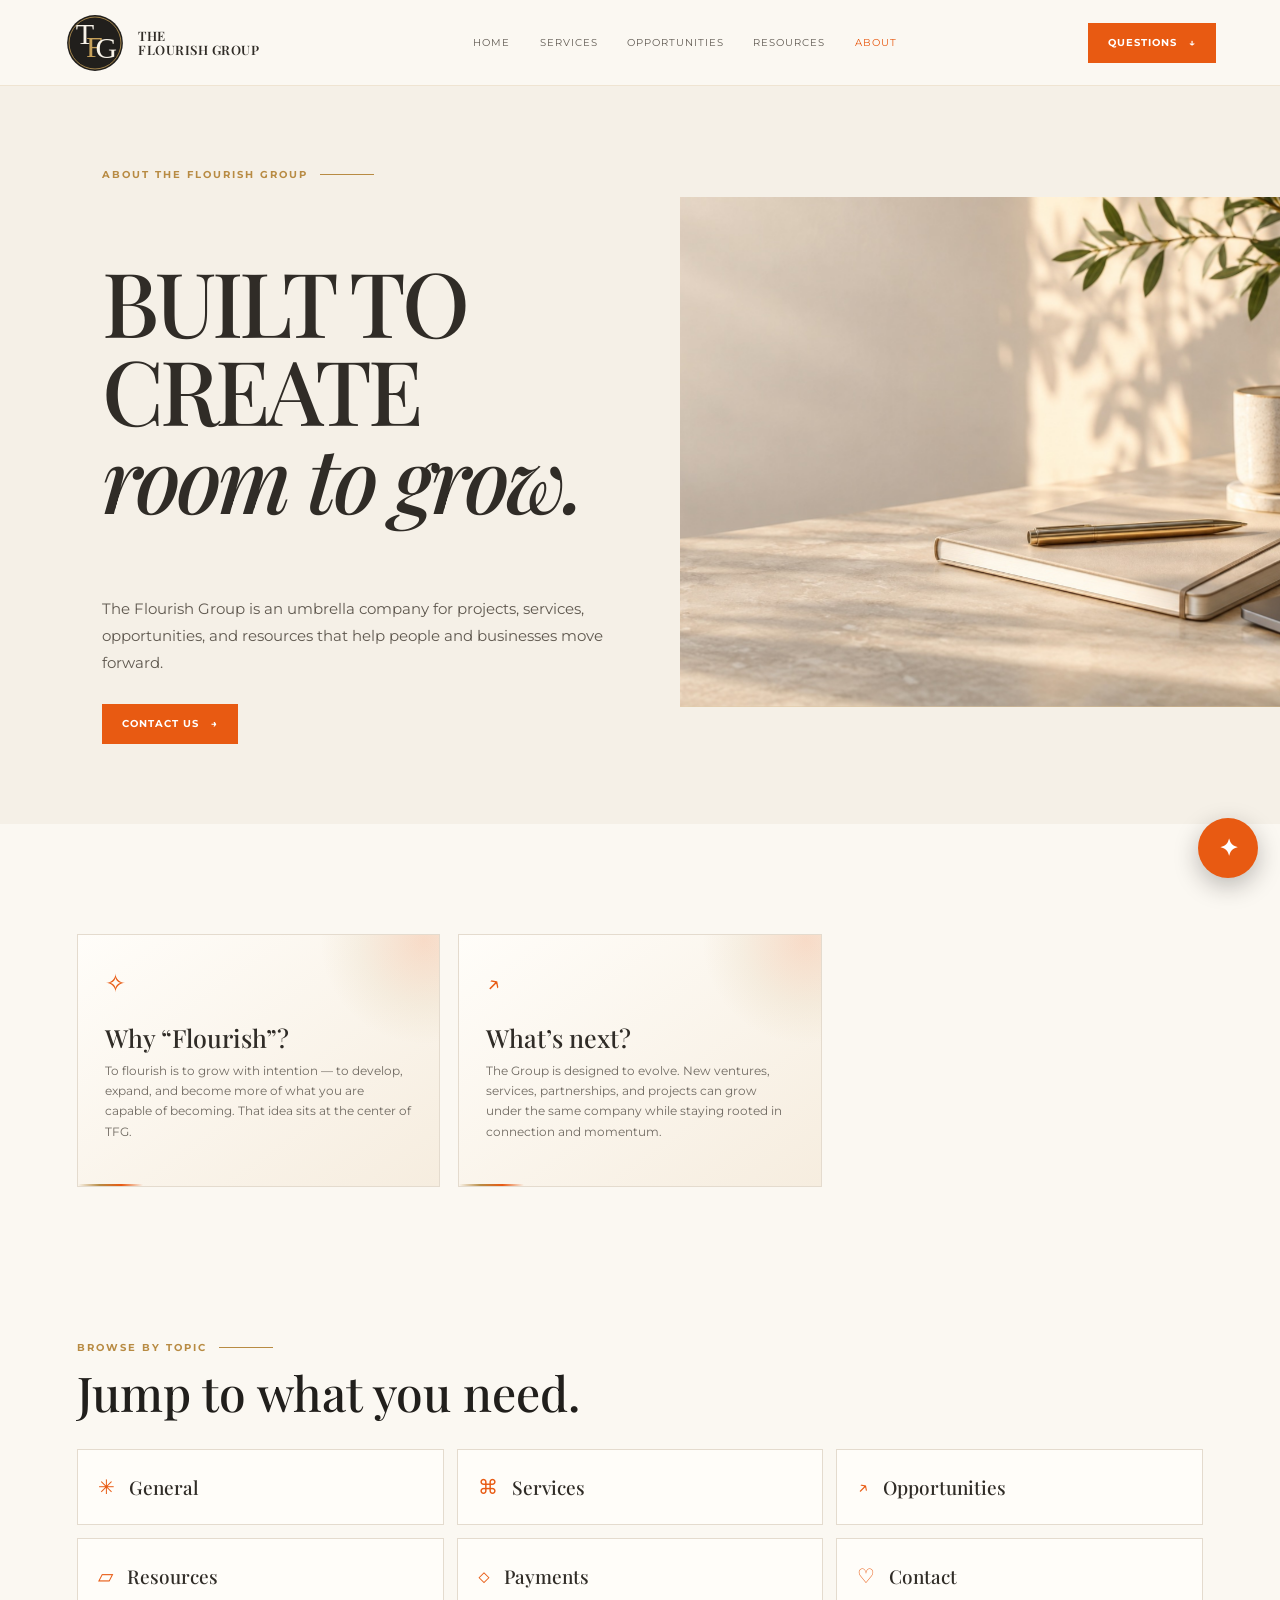
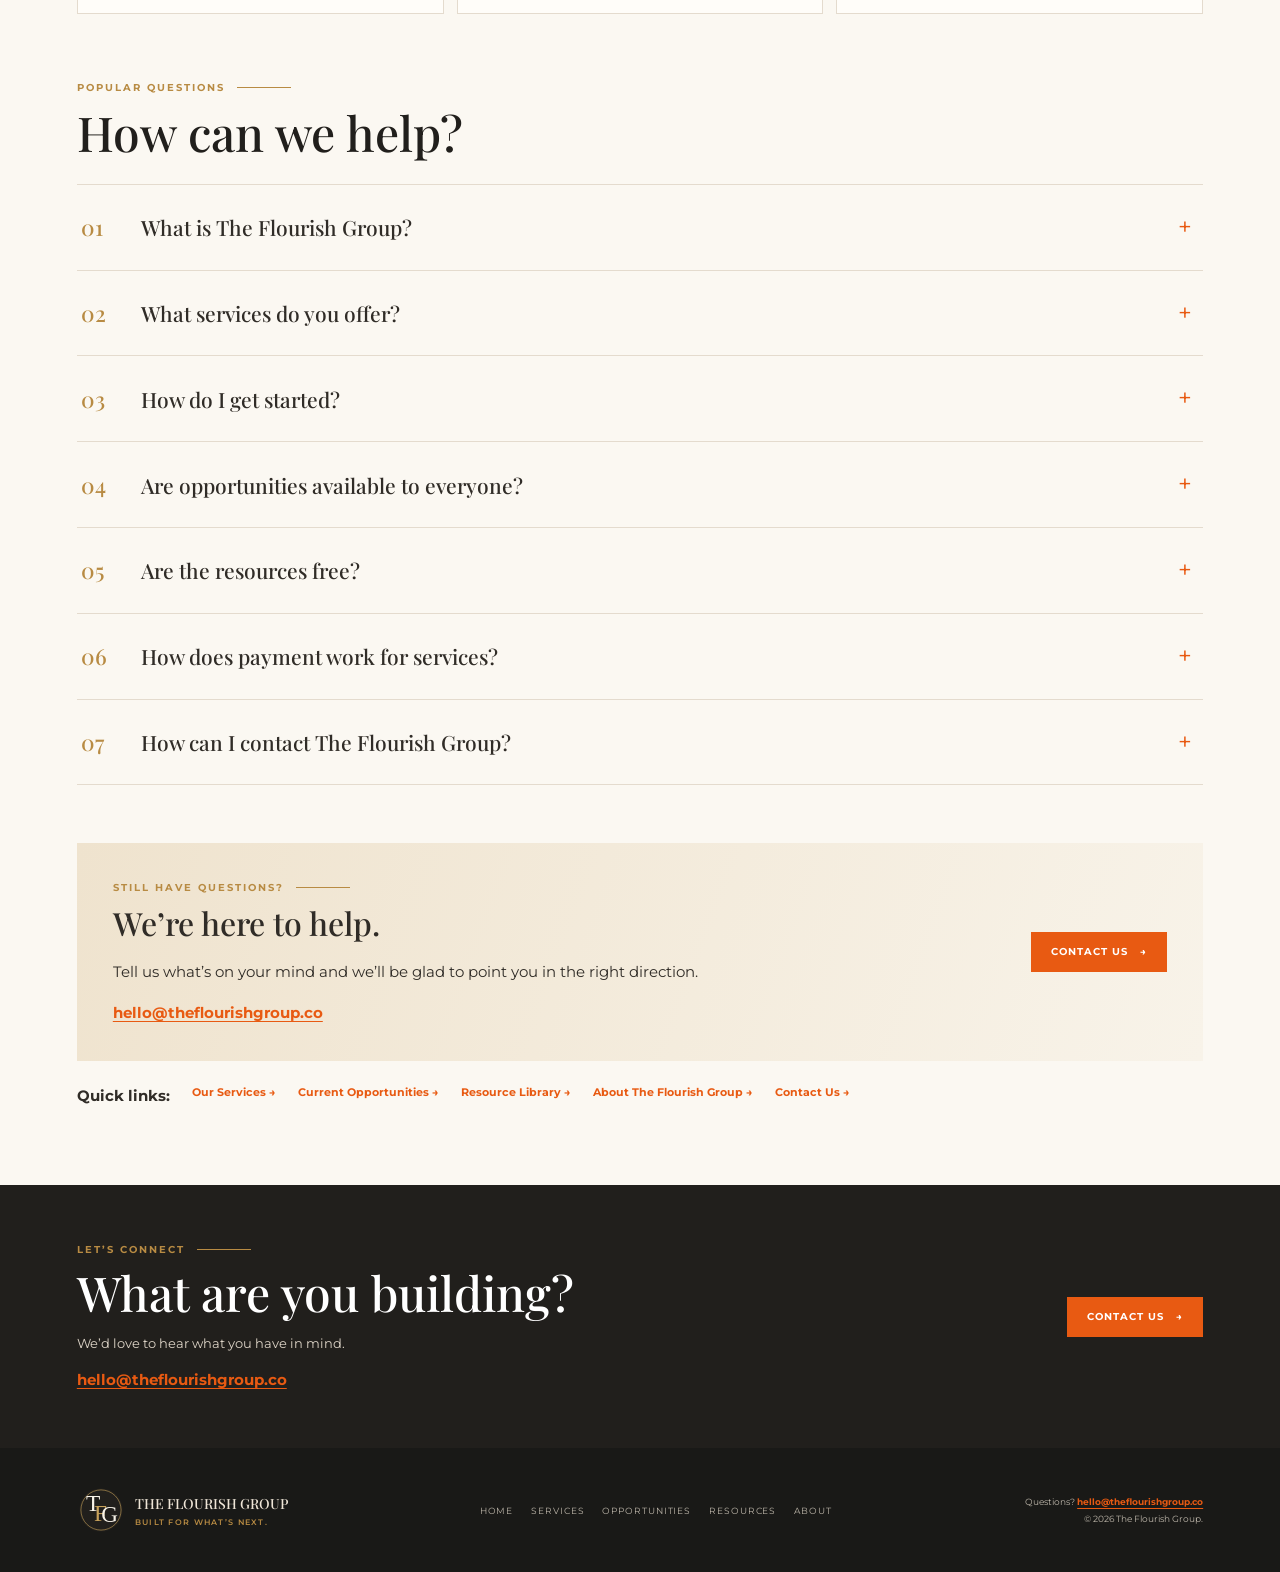
==== about.html @ 2afce535 "Bust cache for latest editorial heading styles" ====
<!doctype html>
<html lang="en"><head><meta charset="utf-8"><meta name="viewport" content="width=device-width,initial-scale=1"><meta name="description" content="Learn about The Flourish Group and find answers to common questions."><title>About &amp; FAQs | The Flourish Group</title><link rel="stylesheet" href="styles.css?rev=fcd7c280"></head><body>
<header class="site-header"><a class="brand" href="index.html"><img class="brand-mark" src="assets/tfg-monogram.svg" alt=""><span class="brand-name">THE<br>FLOURISH GROUP</span></a><button class="menu-toggle" aria-label="Open navigation" aria-expanded="false">☰</button><nav class="nav"><a href="index.html">Home</a><a href="services.html">Services</a><a href="opportunities.html">Opportunities</a><a href="resources.html">Resources</a><a class="active" href="about.html">About</a></nav><a class="nav-cta" href="#questions">Questions <span>↓</span></a></header>
<main><section class="page-hero" data-parallax><div class="hero-copy"><div class="eyebrow">About The Flourish Group</div><h1>BUILT TO CREATE<br><em>room to grow.</em></h1><p class="hero-lede">The Flourish Group is an umbrella company for projects, services, opportunities, and resources that help people and businesses move forward.</p><a class="btn btn-primary" href="mailto:hello@theflourishgroup.co">Contact Us <span>→</span></a></div><div class="hero-image"><img src="assets/services-hero.jpg" alt="A welcoming, sunlit workspace" fetchpriority="high"></div></section><section class="content-section section-pad"><div class="category-grid"><article class="category-card"><span class="category-icon">✧</span><h3>Why “Flourish”?</h3><p>To flourish is to grow with intention — to develop, expand, and become more of what you are capable of becoming. That idea sits at the center of TFG.</p></article><article class="category-card"><span class="category-icon">↗</span><h3>What’s next?</h3><p>The Group is designed to evolve. New ventures, services, partnerships, and projects can grow under the same company while staying rooted in connection and momentum.</p></article></div></section><section class="content-section section-pad" id="questions"><div class="eyebrow">Browse by topic</div><h2 class="section-title">Jump to what you need.</h2><div class="faq-topic-grid"><a class="topic-card" href="#general"><span>✳</span><strong>General</strong></a><a class="topic-card" href="#services"><span>⌘</span><strong>Services</strong></a><a class="topic-card" href="#opportunities"><span>↗</span><strong>Opportunities</strong></a><a class="topic-card" href="#resources"><span>▱</span><strong>Resources</strong></a><a class="topic-card" href="#payments"><span>◇</span><strong>Payments</strong></a><a class="topic-card" href="#contact-faq"><span>♡</span><strong>Contact</strong></a></div>
<div id="questions"><div class="eyebrow">Popular questions</div><h2 class="section-title">How can we help?</h2><div class="faq-list">
<article class="faq-item" id="general"><button class="faq-question" aria-expanded="false"><span class="faq-number">01</span><strong>What is The Flourish Group?</strong><span class="faq-toggle">+</span></button><div class="faq-answer"><div><p>The Flourish Group connects people and businesses with thoughtful services, opportunities, and resources to support what comes next. We’re building a welcoming place to find direction, make connections, and move forward with purpose.</p></div></div></article>
<article class="faq-item" id="services"><button class="faq-question" aria-expanded="false"><span class="faq-number">02</span><strong>What services do you offer?</strong><span class="faq-toggle">+</span></button><div class="faq-answer"><div><p>Our areas of support include planning and strategy, business support, brand and digital presence, systems and operations, technology, and wellness and lifestyle. Visit <a class="contact-email" href="services.html">Services</a> for details and contact us to talk through your needs.</p></div></div></article>
<article class="faq-item"><button class="faq-question" aria-expanded="false"><span class="faq-number">03</span><strong>How do I get started?</strong><span class="faq-toggle">+</span></button><div class="faq-answer"><div><p>Send a note to <a class="contact-email" href="mailto:hello@theflourishgroup.co">hello@theflourishgroup.co</a> with a little about what you’re looking for. We’ll follow up to learn more and discuss a useful next step.</p></div></div></article>
<article class="faq-item" id="opportunities"><button class="faq-question" aria-expanded="false"><span class="faq-number">04</span><strong>Are opportunities available to everyone?</strong><span class="faq-toggle">+</span></button><div class="faq-answer"><div><p>Availability and eligibility depend on the specific offering. We’ll share the details we have so you can decide whether it’s a good fit. Some opportunities may include affiliate relationships; any such relationship will be disclosed.</p></div></div></article>
<article class="faq-item" id="resources"><button class="faq-question" aria-expanded="false"><span class="faq-number">05</span><strong>Are the resources free?</strong><span class="faq-toggle">+</span></button><div class="faq-answer"><div><p>Resources may have different terms depending on the provider. Any cost or partner relationship will be clearly identified before you choose to use a resource.</p></div></div></article>
<article class="faq-item" id="payments"><button class="faq-question" aria-expanded="false"><span class="faq-number">06</span><strong>How does payment work for services?</strong><span class="faq-toggle">+</span></button><div class="faq-answer"><div><p>Service scope, timing, and fees are discussed before work begins. Reach out with your goals and we’ll provide details relevant to your request.</p></div></div></article>
<article class="faq-item" id="contact-faq"><button class="faq-question" aria-expanded="false"><span class="faq-number">07</span><strong>How can I contact The Flourish Group?</strong><span class="faq-toggle">+</span></button><div class="faq-answer"><div><p>Email us at <a class="contact-email" href="mailto:hello@theflourishgroup.co">hello@theflourishgroup.co</a>. We look forward to hearing from you.</p></div></div></article>
</div></div><div class="help-panel"><div><div class="eyebrow">Still have questions?</div><h2>We’re here to help.</h2><p>Tell us what’s on your mind and we’ll be glad to point you in the right direction.</p><a class="contact-email" href="mailto:hello@theflourishgroup.co">hello@theflourishgroup.co</a></div><a class="btn btn-primary" href="mailto:hello@theflourishgroup.co">Contact Us <span>→</span></a></div><div class="quick-links"><strong>Quick links:</strong><a href="services.html">Our Services →</a><a href="opportunities.html">Current Opportunities →</a><a href="resources.html">Resource Library →</a><a href="about.html">About The Flourish Group →</a><a href="mailto:hello@theflourishgroup.co">Contact Us →</a></div></section><section class="cta-band" id="contact"><div><div class="eyebrow">Let’s connect</div><h2>What are you building?</h2><p>We’d love to hear what you have in mind.</p><a class="contact-email" href="mailto:hello@theflourishgroup.co">hello@theflourishgroup.co</a></div><a class="btn btn-primary" href="mailto:hello@theflourishgroup.co">Contact Us <span>→</span></a></section></main>
<footer class="site-footer"><div class="footer-brand"><img src="assets/tfg-monogram.svg" alt=""><div>THE FLOURISH GROUP<small>BUILT FOR WHAT’S NEXT.</small></div></div><nav class="footer-nav"><a href="index.html">Home</a><a href="services.html">Services</a><a href="opportunities.html">Opportunities</a><a href="resources.html">Resources</a><a href="about.html">About</a></nav><div class="footer-meta">Questions? <a class="contact-email" href="mailto:hello@theflourishgroup.co">hello@theflourishgroup.co</a><br>© 2026 The Flourish Group.</div></footer><script src="site-refresh.js"></script></body></html>
---- styles.css ----
@import url('https://fonts.googleapis.com/css2?family=Montserrat:wght@400;500;600;700&family=Playfair+Display:wght@500;600;700&display=swap');
:root{--ivory:#f5f0e7;--paper:#fbf8f2;--white:#fffdf9;--charcoal:#211f1c;--ink:#302c27;--muted:#716b63;--line:#e4dbce;--gold:#b88b43;--champagne:#ead8b5;--orange:#e85a12;--serif:'Playfair Display',Georgia,serif;--sans:'Montserrat',Arial,sans-serif;--shadow:0 20px 50px rgba(57,43,24,.09)}
*{box-sizing:border-box}html{scroll-behavior:smooth;scroll-padding-top:90px}body{margin:0;background:var(--paper);color:var(--ink);font:400 15px/1.7 var(--sans)}body.menu-open{overflow:hidden}a{color:inherit;text-decoration:none}img{display:block;max-width:100%}button{font:inherit}.section-pad{padding-inline:clamp(22px,6vw,96px)}.eyebrow{display:flex;align-items:center;gap:12px;text-transform:uppercase;letter-spacing:.2em;font-size:10px;font-weight:700;color:var(--gold)}.eyebrow:after{content:"";width:54px;height:1px;background:currentColor}.serif{font-family:var(--serif)}
.site-header{height:86px;display:flex;align-items:center;gap:28px;padding:8px clamp(20px,5vw,72px);background:rgba(251,248,242,.96);border-bottom:1px solid rgba(184,139,67,.18);position:sticky;top:0;z-index:50;backdrop-filter:blur(12px)}.brand{display:flex;align-items:center;gap:12px;min-width:218px}.brand-mark{width:62px;height:62px;object-fit:contain}.brand-name{font:600 13px/1.05 var(--serif);letter-spacing:.04em}.nav{display:flex;justify-content:center;gap:clamp(14px,2.3vw,32px);flex:1}.nav a,.footer-nav a{font-size:10px;letter-spacing:.1em;text-transform:uppercase;color:#625c54;transition:color .25s}.nav a:hover,.nav a.active,.footer-nav a:hover{color:var(--orange)}.nav-cta,.btn{display:inline-flex;gap:12px;align-items:center;justify-content:center;padding:13px 19px;border:1px solid var(--gold);font-size:10px;line-height:1.2;letter-spacing:.1em;text-transform:uppercase;font-weight:700;transition:background .28s,color .28s,border-color .28s,transform .28s,box-shadow .28s}.nav-cta,.btn-primary{background:var(--orange);border-color:var(--orange);color:white}.nav-cta:hover,.btn-primary:hover{background:#c9470c;border-color:#c9470c;box-shadow:0 8px 22px rgba(232,90,18,.22);transform:translateY(-2px)}.btn:not(.btn-primary):hover{background:var(--charcoal);border-color:var(--charcoal);color:white;transform:translateY(-2px)}.btn span,.nav-cta span,.text-link span{display:inline-block;transition:transform .25s}.btn:hover span,.nav-cta:hover span,.text-link:hover span{transform:translateX(4px)}.menu-toggle{display:none;border:1px solid var(--line);background:transparent;color:var(--ink);width:42px;height:42px;font-size:20px}
.hero{min-height:min(680px,calc(100vh - 86px));display:grid;grid-template-columns:1.02fr .98fr;position:relative;overflow:hidden;background:var(--ivory)}.hero-copy{align-self:center;padding:clamp(54px,8vw,112px) 28px clamp(54px,8vw,112px) clamp(24px,8vw,124px);position:relative;z-index:2}.hero h1{font:500 clamp(62px,8vw,112px)/.9 var(--serif);letter-spacing:-.045em;margin:27px 0 20px;color:var(--charcoal)}.hero h1 em,.page-title em,.statement h2 em{font-style:normal;color:var(--gold)}.hero-lede{max-width:510px;color:#5f584f;font-size:15px;line-height:1.8;margin:0 0 28px}.hero-actions{display:flex;gap:10px;flex-wrap:wrap}.hero-image{min-height:460px;position:relative;overflow:hidden;background:linear-gradient(135deg,#ead8b5,#b88b43);transform:scale(1.02);will-change:transform}.hero-image img{position:absolute;inset:0;width:100%;height:100%;object-fit:cover;object-position:center}.hero[data-parallax] .hero-image{transition:transform .15s linear}.page-hero{min-height:490px;display:grid;grid-template-columns:1fr .85fr;align-items:center;position:relative;overflow:hidden;background:var(--ivory)}.page-hero .hero-copy{padding-block:80px}.page-hero .hero-image{min-height:490px}.page-hero h1{font:500 clamp(55px,7vw,92px)/.98 var(--serif);letter-spacing:-.045em}.page-hero .hero-lede{max-width:540px}
.pillars{display:grid;grid-template-columns:repeat(3,1fr);gap:22px;padding-top:28px;padding-bottom:64px}.pillar-card{background:var(--white);border:1px solid var(--line);box-shadow:0 5px 22px rgba(50,40,25,.05);overflow:hidden;transition:transform .35s,box-shadow .35s}.pillar-card:hover{transform:translateY(-6px);box-shadow:var(--shadow)}.pillar-visual{height:230px;overflow:hidden;background:var(--champagne)}.pillar-image{width:100%;height:100%;object-fit:cover;transition:transform .8s cubic-bezier(.2,.7,.2,1)}.pillar-card:hover .pillar-image{transform:scale(1.055)}.pillar-body{padding:0 25px 27px;position:relative}.pillar-icon{width:58px;height:58px;border-radius:50%;background:var(--white);border:1px solid var(--gold);display:grid;place-items:center;margin-top:-29px;position:relative;font-size:22px;color:var(--orange);box-shadow:0 4px 12px rgba(0,0,0,.08);transition:transform .3s}.pillar-card:hover .pillar-icon{transform:rotate(-8deg) scale(1.06)}.pillar-card h2{font:500 30px/1.2 var(--serif);margin:12px 0 8px}.pillar-card p{font-size:12px;line-height:1.75;color:var(--muted);margin:0 0 17px}.text-link{font-size:10px;letter-spacing:.12em;text-transform:uppercase;color:var(--orange);font-weight:700}.statement{min-height:380px;background:linear-gradient(90deg,rgba(27,26,23,.94),rgba(27,26,23,.7) 52%,rgba(27,26,23,.16)),url('assets/home-hero.jpg') center/cover;color:white;display:flex;align-items:center;padding-block:72px}.statement-inner{max-width:760px}.statement h2{font:500 clamp(40px,5vw,68px)/1.02 var(--serif);margin:20px 0}.statement p{font-size:14px;max-width:610px;color:#eee8de;margin:0 0 20px}.btn-outline-light{border-color:#caa96c;color:#fff;background:transparent}
.content-section{padding-block:76px}.section-heading{display:flex;align-items:end;justify-content:space-between;gap:24px;margin-bottom:28px}.section-heading h2,.section-title{font:500 clamp(34px,4vw,48px)/1.1 var(--serif);margin:10px 0 0;color:var(--charcoal)}.section-heading>a{font-size:10px;letter-spacing:.1em;text-transform:uppercase;color:var(--orange);font-weight:700}.feature-grid,.resource-grid{display:grid;grid-template-columns:repeat(4,1fr);gap:16px}.feature-card,.resource-card{background:var(--white);border:1px solid var(--line);overflow:hidden;transition:transform .3s,box-shadow .3s}.feature-card:hover,.resource-card:hover{transform:translateY(-4px);box-shadow:var(--shadow)}.feature-card img,.resource-card img{width:100%;height:164px;object-fit:cover;transition:transform .5s}.feature-card:hover img,.resource-card:hover img{transform:scale(1.04)}.feature-image,.resource-image{overflow:hidden}.feature-body,.resource-body{padding:19px}.feature-body small,.resource-body small{font-size:9px;letter-spacing:.14em;color:var(--orange);text-transform:uppercase;font-weight:700}.feature-body h3,.resource-body h3{font:500 23px/1.2 var(--serif);margin:7px 0}.feature-body p,.resource-body p{font-size:11px;line-height:1.65;color:var(--muted);margin:0 0 15px}.feature-body a,.resource-body a{font-size:9px;letter-spacing:.12em;text-transform:uppercase;color:var(--orange);font-weight:700}
.growth{display:grid;grid-template-columns:1fr 1fr;gap:40px;align-items:center;background:linear-gradient(115deg,#f0e1c7,#ead1a6);padding-block:62px}.growth h2{font:500 clamp(34px,4vw,48px)/1.1 var(--serif);margin:8px 0}.growth p{font-size:13px;max-width:450px}.growth .btn{margin-top:8px}.site-footer{background:#191917;color:#eee5d7;padding:38px clamp(22px,6vw,96px);display:grid;grid-template-columns:1.1fr 1.3fr 1fr;align-items:center;gap:28px}.footer-brand{display:flex;align-items:center;gap:10px;font:500 14px var(--serif)}.footer-brand img{width:48px;height:48px;object-fit:contain}.footer-brand small{display:block;font:600 8px var(--sans);letter-spacing:.16em;color:var(--gold);margin-top:4px}.footer-nav{display:flex;gap:18px;justify-content:center;flex-wrap:wrap}.footer-nav a,.footer-meta{font-size:9px;color:#bcb5a9}.footer-meta{text-align:right;line-height:1.9}.contact-email{color:var(--orange);font-weight:700;text-decoration:underline;text-underline-offset:3px}
.page-main{padding-block:74px 90px}.page-title{font:500 clamp(52px,7vw,90px)/.98 var(--serif);margin:20px 0 14px;letter-spacing:-.035em;color:var(--charcoal)}.page-lede{font-size:15px;line-height:1.8;max-width:700px;color:var(--muted)}.section-intro{max-width:720px;margin-bottom:30px}.approach{background:#f1e8d8;padding-block:72px}.steps{display:grid;grid-template-columns:repeat(4,1fr);gap:12px;margin-top:34px}.step{padding:25px 22px;border-top:1px solid var(--gold);background:rgba(255,253,249,.55)}.step-no{font:500 28px var(--serif);color:var(--orange)}.step h3{font:500 22px var(--serif);margin:9px 0}.step p{font-size:11px;color:var(--muted);margin:0}.category-grid{display:grid;grid-template-columns:repeat(3,1fr);gap:18px;margin-top:34px}.category-card{min-height:230px;padding:27px;background:linear-gradient(145deg,#fffdf9,#f6eddf);border:1px solid var(--line);position:relative;overflow:hidden;isolation:isolate;transition:transform .35s,box-shadow .35s}.category-card:before{content:"";position:absolute;z-index:-1;width:210px;height:210px;right:-90px;top:-100px;border-radius:50%;background:radial-gradient(circle,rgba(232,90,18,.17),rgba(184,139,67,.08) 44%,transparent 70%);transition:transform .5s}.category-card:after{content:"";position:absolute;left:0;right:0;bottom:0;height:2px;background:linear-gradient(90deg,transparent,var(--gold),var(--orange),transparent);transform:scaleX(.18);transform-origin:left;transition:transform .4s}.category-card:hover{transform:translateY(-5px);box-shadow:0 18px 38px rgba(65,46,18,.1)}.category-card:hover:before{transform:scale(1.45)}.category-card:hover:after{transform:scaleX(1)}.category-icon{font-size:25px;color:var(--orange);display:inline-block;transition:transform .35s}.category-card:hover .category-icon{transform:translateY(-4px) rotate(-5deg)}.category-card h3{font:500 25px/1.2 var(--serif);margin:18px 0 8px}.category-card p{font-size:12px;color:var(--muted);margin:0 0 17px;max-width:350px}.cta-band{background:var(--charcoal);color:white;padding:56px clamp(22px,6vw,96px);display:flex;align-items:center;justify-content:space-between;gap:30px}.cta-band h2{font:500 clamp(34px,4vw,48px)/1.1 var(--serif);margin:8px 0}.cta-band p{color:#ddd4c7;font-size:13px;max-width:520px}.carousel-controls{display:flex;gap:8px}.carousel-controls button,.back-top{width:42px;height:42px;border:1px solid var(--gold);background:transparent;color:var(--ink);cursor:pointer;transition:background .2s,color .2s}.carousel-controls button:hover,.back-top:hover{background:var(--orange);color:#fff}.carousel-track{display:flex;overflow:auto;scroll-snap-type:x mandatory;gap:16px;padding:2px 1px 20px;scrollbar-width:thin}.carousel-track>*{scroll-snap-align:start;flex:0 0 min(280px,82vw)}
.stats{display:grid;grid-template-columns:repeat(3,1fr);gap:12px;padding-block:45px;background:#f3ecdf}.stat{text-align:center;border-right:1px solid var(--line)}.stat:last-child{border:0}.stat strong{font:500 40px var(--serif);color:var(--orange);display:block}.stat span{font-size:9px;text-transform:uppercase;letter-spacing:.14em;color:var(--muted)}.testimonial-shell{position:relative;isolation:isolate;overflow:hidden;background:#24221f;color:#fff;padding:70px clamp(22px,6vw,96px)}.testimonial-shell:before{content:"";position:absolute;inset:0;z-index:-2;background-position:center;background-size:cover;opacity:.5}.testimonial-shell:after{content:"";position:absolute;inset:0;z-index:-1;background:linear-gradient(90deg,rgba(25,23,20,.9),rgba(25,23,20,.55),rgba(25,23,20,.78))}.testimonial-shell>*{position:relative}.testimonial-shell .eyebrow,.testimonial-shell .section-title{color:#fff}.testimonial-shell .section-title{color:#fff}.testimonial-card{max-width:840px;margin:32px auto 10px;text-align:center}.testimonial-mark{font:600 64px/.8 var(--serif);color:var(--gold)}.testimonial-card blockquote{font:500 clamp(23px,3vw,34px)/1.45 var(--serif);margin:12px 0 18px}.testimonial-card p{font-size:11px;color:#d5cfc4}.carousel-dots{display:flex;justify-content:center;gap:8px;margin-top:22px}.carousel-dots button{border:0;border-radius:50%;width:7px;height:7px;padding:0;background:#777}.carousel-dots button[aria-current=true]{background:var(--orange);width:22px;border-radius:99px}
.faq-topic-grid{display:grid;grid-template-columns:repeat(3,1fr);gap:13px;margin:30px 0 65px}.topic-card{padding:20px;border:1px solid var(--line);background:var(--white);display:flex;align-items:center;gap:14px;transition:border-color .2s,transform .2s}.topic-card:hover{border-color:var(--gold);transform:translateY(-3px)}.topic-card span{font-size:20px;color:var(--orange)}.topic-card strong{font:500 19px var(--serif)}.faq-list{border-top:1px solid var(--line);margin-top:25px}.faq-item{border-bottom:1px solid var(--line)}.faq-question{width:100%;display:grid;grid-template-columns:48px 1fr 28px;gap:12px;align-items:center;text-align:left;padding:22px 4px;border:0;background:transparent;color:var(--ink);cursor:pointer}.faq-number{font:500 22px var(--serif);color:var(--gold)}.faq-question strong{font:500 21px var(--serif)}.faq-toggle{font-size:24px;color:var(--orange);text-align:center;transition:transform .25s}.faq-question[aria-expanded=true] .faq-toggle{transform:rotate(45deg)}.faq-answer{display:grid;grid-template-rows:0fr;transition:grid-template-rows .35s ease}.faq-answer>div{overflow:hidden}.faq-answer p{max-width:760px;margin:0 0 22px 64px;color:var(--muted);font-size:13px}.faq-item.is-open .faq-answer{grid-template-rows:1fr}.help-panel{display:grid;grid-template-columns:1fr auto;align-items:center;gap:20px;padding:36px;background:linear-gradient(110deg,#efe3ce,#f8f3e9);margin-top:58px}.help-panel h2{font:500 32px var(--serif);margin:5px 0}.quick-links{display:flex;flex-wrap:wrap;gap:10px 22px;margin-top:22px}.quick-links a{font-size:11px;color:var(--orange);font-weight:700}
.reveal{opacity:0;transform:translateY(22px);transition:opacity .7s ease,transform .7s ease}.reveal.is-visible{opacity:1;transform:none}.back-top{position:fixed;right:92px;bottom:22px;z-index:30;background:var(--paper);box-shadow:0 4px 18px rgba(0,0,0,.12);opacity:0;pointer-events:none;transform:translateY(8px);transition:opacity .2s,transform .2s}.back-top.is-visible{opacity:1;pointer-events:auto;transform:none}.concierge-trigger{position:fixed;right:22px;bottom:22px;z-index:29;border:0;border-radius:50%;width:60px;height:60px;padding:0;background:var(--orange);color:#fff;box-shadow:0 8px 24px rgba(24,23,21,.28);font:700 9px var(--sans);cursor:pointer}.concierge-trigger:before{content:"✦";font-size:23px;line-height:1}.concierge-trigger{font-size:0}.concierge-trigger:focus-visible{outline:3px solid var(--gold);outline-offset:3px}.concierge-panel{display:none;position:fixed;right:22px;bottom:78px;z-index:60;width:min(370px,calc(100vw - 32px));max-height:74vh;overflow:auto;background:var(--paper);color:var(--ink);border:1px solid var(--line);box-shadow:0 18px 50px rgba(24,23,21,.28)}.concierge-panel.is-open{display:block}.concierge-head{position:relative;background:var(--charcoal);color:var(--white);padding:22px 54px 18px 22px}.concierge-head strong{font:600 11px var(--sans);letter-spacing:.12em}.concierge-head p{margin:9px 0 0;color:var(--ivory);font:500 20px/1.25 var(--serif)}.concierge-close{position:absolute;top:12px;right:14px;border:0;background:transparent;color:#fff;font-size:26px;cursor:pointer}.concierge-body{padding:18px}.concierge-choices{display:flex;flex-wrap:wrap;gap:8px}.concierge-choice{border:1px solid var(--gold);background:transparent;padding:9px 12px;font-size:10px;cursor:pointer}.concierge-answer{margin-top:14px;font-size:12px}.concierge-answer a{color:var(--orange);font-weight:700}.concierge-foot{font-size:9px;color:var(--muted);padding:0 18px 18px}
@media(max-width:980px){.site-header{gap:14px}.brand{min-width:180px}.nav{gap:14px}.nav a{font-size:9px}.nav-cta{padding:12px;font-size:9px}.pillars{gap:14px}.steps{grid-template-columns:repeat(2,1fr)}.category-grid{grid-template-columns:repeat(2,1fr)}.feature-grid,.resource-grid{grid-template-columns:repeat(2,1fr)}.site-footer{grid-template-columns:1fr 1fr}.footer-meta{text-align:left;grid-column:1/-1}}
@media(max-width:720px){.site-header{height:72px;gap:10px;padding-inline:15px}.brand{min-width:0;gap:8px}.brand-mark{width:48px;height:48px}.brand-name{font-size:11px}.menu-toggle{display:block;margin-left:auto;order:3}.nav{display:none;position:absolute;top:71px;left:0;right:0;background:var(--paper);border-bottom:1px solid var(--line);padding:16px 22px 22px;box-shadow:0 15px 20px rgba(0,0,0,.08);flex-direction:column;align-items:flex-start;gap:16px}.nav.open{display:flex}.nav a{font-size:11px}.nav-cta{display:none}.hero,.page-hero{grid-template-columns:1fr}.hero-copy,.page-hero .hero-copy{padding:50px 24px 42px}.hero h1{font-size:clamp(62px,16vw,88px)}.hero-image,.page-hero .hero-image{min-height:280px}.pillars{grid-template-columns:1fr;padding-bottom:42px}.pillar-visual{height:220px}.statement{padding-block:55px}.content-section{padding-block:52px}.section-heading{align-items:start;flex-direction:column}.section-heading h2,.section-title{font-size:36px}.growth{grid-template-columns:1fr;gap:10px;padding-block:46px}.site-footer{grid-template-columns:1fr;gap:22px}.footer-nav{justify-content:flex-start}.footer-meta{grid-column:auto}.category-grid,.faq-topic-grid{grid-template-columns:1fr}.page-main{padding-block:52px}.steps{grid-template-columns:1fr 1fr}.cta-band{align-items:flex-start;flex-direction:column;padding-block:42px}.help-panel{grid-template-columns:1fr;padding:25px}.faq-question{grid-template-columns:36px 1fr 24px}.faq-question strong{font-size:18px}.faq-answer p{margin-left:48px}.testimonial-shell{padding-block:52px}.back-top{right:76px;bottom:14px}.concierge-trigger{right:14px;bottom:14px;width:54px;height:54px}}
@media(max-width:420px){.hero-actions .btn{width:100%;justify-content:space-between}.steps{grid-template-columns:1fr}.feature-grid,.resource-grid{grid-template-columns:1fr}.stats{grid-template-columns:1fr}.stat{border:0;border-bottom:1px solid var(--line);padding:14px}.stat:last-child{border:0}}
@media(prefers-reduced-motion:reduce){*,*:before,*:after{scroll-behavior:auto!important;transition-duration:.01ms!important;animation-duration:.01ms!important}.reveal{opacity:1;transform:none}}

body[data-page="home"] .testimonial-shell:before{background-image:url("assets/home-hero.jpg")}
body[data-page="opportunities"] .testimonial-shell:before{background-image:url("assets/opportunities-hero.jpg")}
body[data-page="resources"] .testimonial-shell:before{background-image:url("assets/resources-hero.jpg")}
body[data-page="services"] .testimonial-shell:before{background-image:url("assets/services-hero.jpg")}
body[data-page="about"] .testimonial-shell:before{background-image:url("assets/services-hero.jpg")}
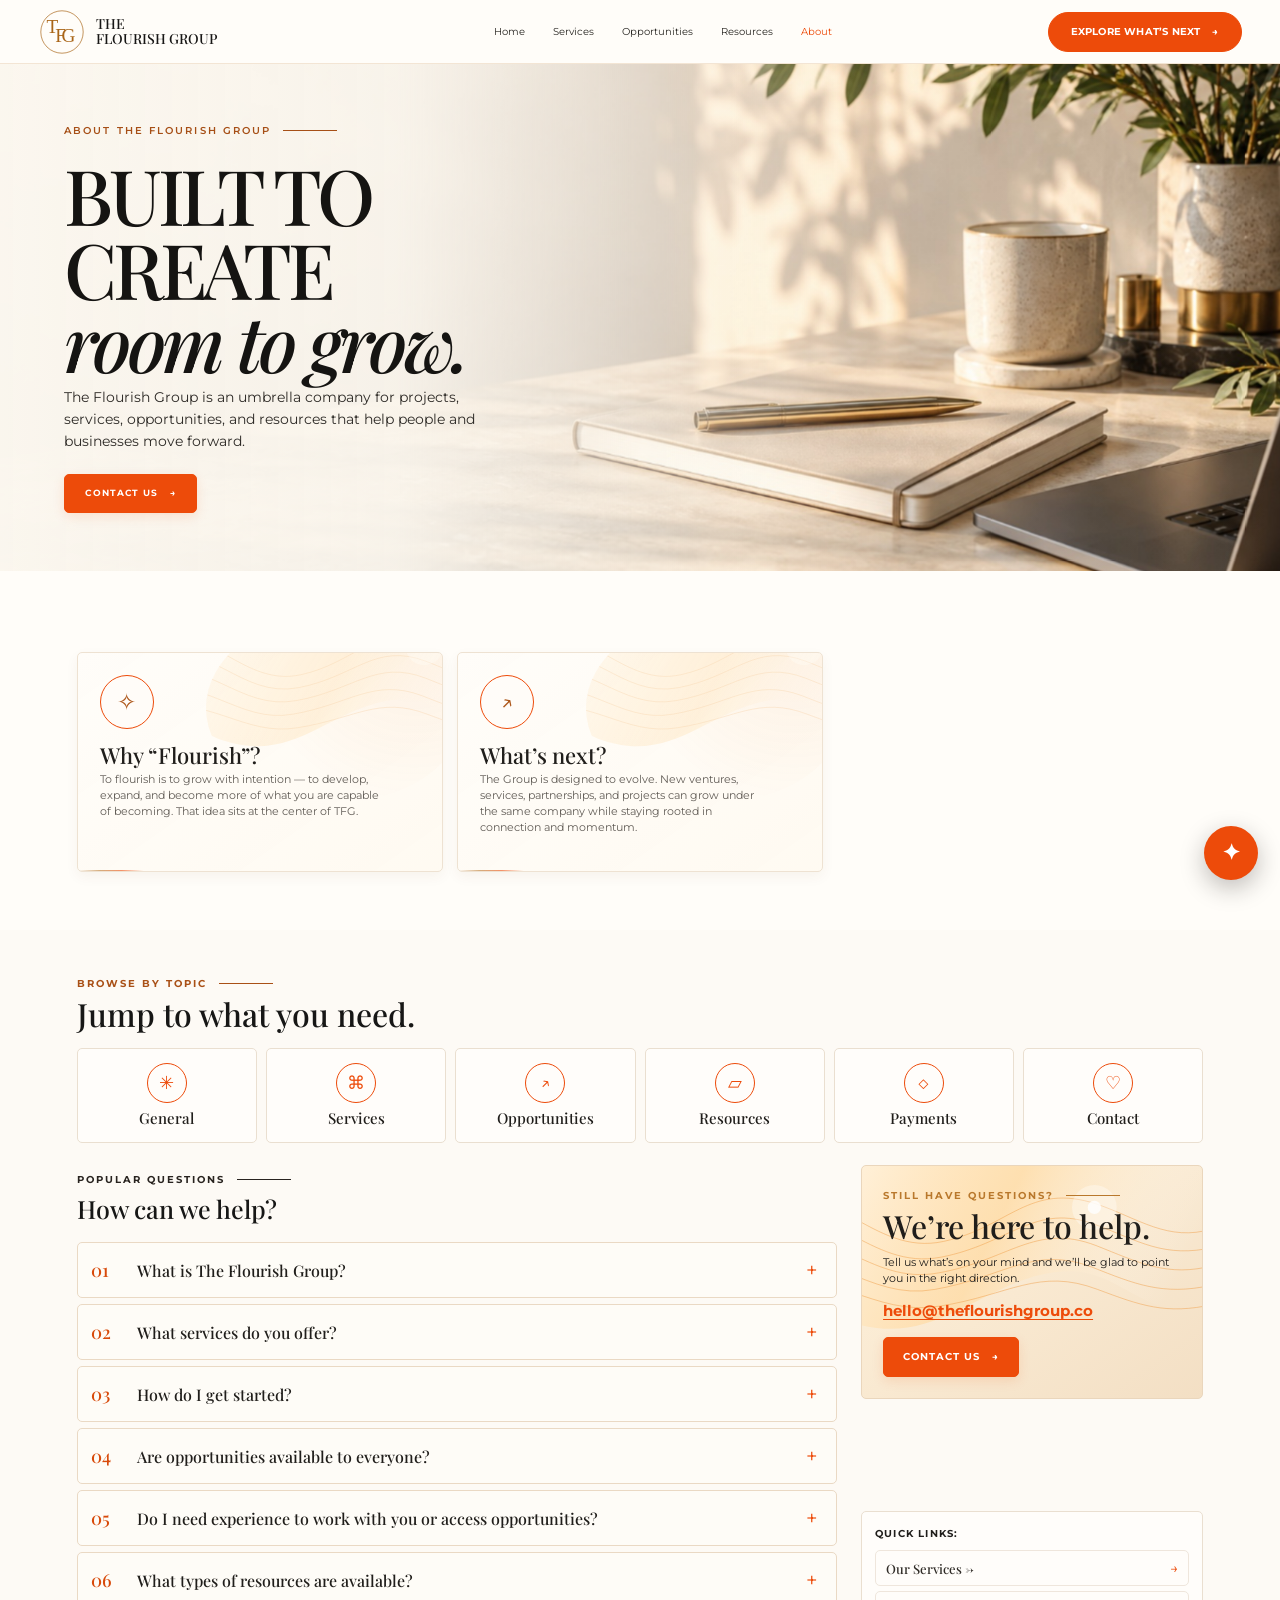
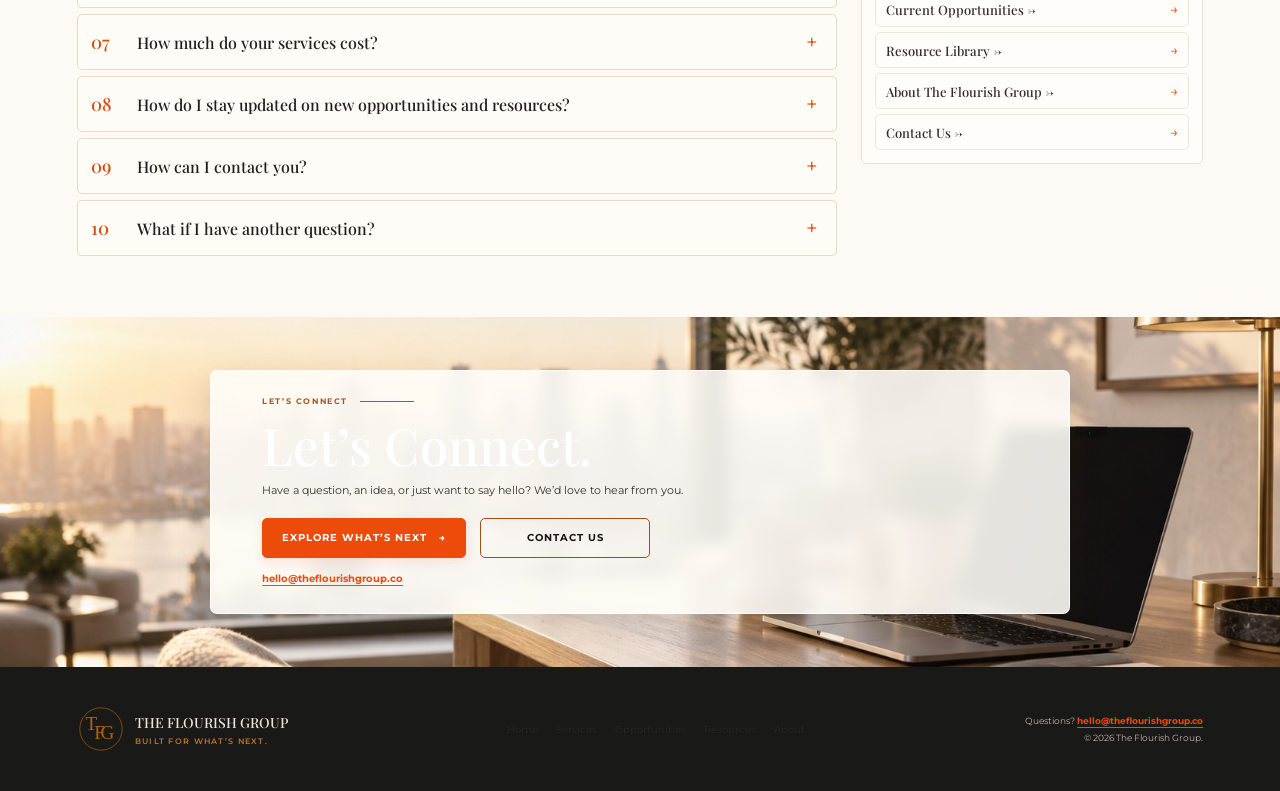
==== commit 6480db1b: "Match approved Flourish Group visual references" ====
--- a/about.html
+++ b/about.html
@@ -1,14 +1,15 @@
 <!doctype html>
-<html lang="en"><head><meta charset="utf-8"><meta name="viewport" content="width=device-width,initial-scale=1"><meta name="description" content="Learn about The Flourish Group and find answers to common questions."><title>About &amp; FAQs | The Flourish Group</title><link rel="stylesheet" href="styles.css?rev=fcd7c280"></head><body>
-<header class="site-header"><a class="brand" href="index.html"><img class="brand-mark" src="assets/tfg-monogram.svg" alt=""><span class="brand-name">THE<br>FLOURISH GROUP</span></a><button class="menu-toggle" aria-label="Open navigation" aria-expanded="false">☰</button><nav class="nav"><a href="index.html">Home</a><a href="services.html">Services</a><a href="opportunities.html">Opportunities</a><a href="resources.html">Resources</a><a class="active" href="about.html">About</a></nav><a class="nav-cta" href="#questions">Questions <span>↓</span></a></header>
+<html lang="en"><head><meta charset="utf-8"><meta name="viewport" content="width=device-width,initial-scale=1"><meta name="description" content="Learn about The Flourish Group and find answers to common questions."><title>About &amp; FAQs | The Flourish Group</title><link rel="stylesheet" href="styles.css?rev=approved-reference-20260925"></head><body>
+<header class="site-header"><a class="brand" href="index.html"><img class="brand-mark" src="assets/tfg-monogram.svg" alt=""><span class="brand-name">THE<br>FLOURISH GROUP</span></a><button class="menu-toggle" aria-label="Open navigation" aria-expanded="false">☰</button><nav class="nav"><a href="index.html">Home</a><a href="services.html">Services</a><a href="opportunities.html">Opportunities</a><a href="resources.html">Resources</a><a class="active" href="about.html">About</a></nav><a class="nav-cta" href="opportunities.html">Explore what’s next <span>→</span></a></header>
 <main><section class="page-hero" data-parallax><div class="hero-copy"><div class="eyebrow">About The Flourish Group</div><h1>BUILT TO CREATE<br><em>room to grow.</em></h1><p class="hero-lede">The Flourish Group is an umbrella company for projects, services, opportunities, and resources that help people and businesses move forward.</p><a class="btn btn-primary" href="mailto:hello@theflourishgroup.co">Contact Us <span>→</span></a></div><div class="hero-image"><img src="assets/services-hero.jpg" alt="A welcoming, sunlit workspace" fetchpriority="high"></div></section><section class="content-section section-pad"><div class="category-grid"><article class="category-card"><span class="category-icon">✧</span><h3>Why “Flourish”?</h3><p>To flourish is to grow with intention — to develop, expand, and become more of what you are capable of becoming. That idea sits at the center of TFG.</p></article><article class="category-card"><span class="category-icon">↗</span><h3>What’s next?</h3><p>The Group is designed to evolve. New ventures, services, partnerships, and projects can grow under the same company while staying rooted in connection and momentum.</p></article></div></section><section class="content-section section-pad" id="questions"><div class="eyebrow">Browse by topic</div><h2 class="section-title">Jump to what you need.</h2><div class="faq-topic-grid"><a class="topic-card" href="#general"><span>✳</span><strong>General</strong></a><a class="topic-card" href="#services"><span>⌘</span><strong>Services</strong></a><a class="topic-card" href="#opportunities"><span>↗</span><strong>Opportunities</strong></a><a class="topic-card" href="#resources"><span>▱</span><strong>Resources</strong></a><a class="topic-card" href="#payments"><span>◇</span><strong>Payments</strong></a><a class="topic-card" href="#contact-faq"><span>♡</span><strong>Contact</strong></a></div>
-<div id="questions"><div class="eyebrow">Popular questions</div><h2 class="section-title">How can we help?</h2><div class="faq-list">
-<article class="faq-item" id="general"><button class="faq-question" aria-expanded="false"><span class="faq-number">01</span><strong>What is The Flourish Group?</strong><span class="faq-toggle">+</span></button><div class="faq-answer"><div><p>The Flourish Group connects people and businesses with thoughtful services, opportunities, and resources to support what comes next. We’re building a welcoming place to find direction, make connections, and move forward with purpose.</p></div></div></article>
-<article class="faq-item" id="services"><button class="faq-question" aria-expanded="false"><span class="faq-number">02</span><strong>What services do you offer?</strong><span class="faq-toggle">+</span></button><div class="faq-answer"><div><p>Our areas of support include planning and strategy, business support, brand and digital presence, systems and operations, technology, and wellness and lifestyle. Visit <a class="contact-email" href="services.html">Services</a> for details and contact us to talk through your needs.</p></div></div></article>
-<article class="faq-item"><button class="faq-question" aria-expanded="false"><span class="faq-number">03</span><strong>How do I get started?</strong><span class="faq-toggle">+</span></button><div class="faq-answer"><div><p>Send a note to <a class="contact-email" href="mailto:hello@theflourishgroup.co">hello@theflourishgroup.co</a> with a little about what you’re looking for. We’ll follow up to learn more and discuss a useful next step.</p></div></div></article>
-<article class="faq-item" id="opportunities"><button class="faq-question" aria-expanded="false"><span class="faq-number">04</span><strong>Are opportunities available to everyone?</strong><span class="faq-toggle">+</span></button><div class="faq-answer"><div><p>Availability and eligibility depend on the specific offering. We’ll share the details we have so you can decide whether it’s a good fit. Some opportunities may include affiliate relationships; any such relationship will be disclosed.</p></div></div></article>
-<article class="faq-item" id="resources"><button class="faq-question" aria-expanded="false"><span class="faq-number">05</span><strong>Are the resources free?</strong><span class="faq-toggle">+</span></button><div class="faq-answer"><div><p>Resources may have different terms depending on the provider. Any cost or partner relationship will be clearly identified before you choose to use a resource.</p></div></div></article>
-<article class="faq-item" id="payments"><button class="faq-question" aria-expanded="false"><span class="faq-number">06</span><strong>How does payment work for services?</strong><span class="faq-toggle">+</span></button><div class="faq-answer"><div><p>Service scope, timing, and fees are discussed before work begins. Reach out with your goals and we’ll provide details relevant to your request.</p></div></div></article>
-<article class="faq-item" id="contact-faq"><button class="faq-question" aria-expanded="false"><span class="faq-number">07</span><strong>How can I contact The Flourish Group?</strong><span class="faq-toggle">+</span></button><div class="faq-answer"><div><p>Email us at <a class="contact-email" href="mailto:hello@theflourishgroup.co">hello@theflourishgroup.co</a>. We look forward to hearing from you.</p></div></div></article>
-</div></div><div class="help-panel"><div><div class="eyebrow">Still have questions?</div><h2>We’re here to help.</h2><p>Tell us what’s on your mind and we’ll be glad to point you in the right direction.</p><a class="contact-email" href="mailto:hello@theflourishgroup.co">hello@theflourishgroup.co</a></div><a class="btn btn-primary" href="mailto:hello@theflourishgroup.co">Contact Us <span>→</span></a></div><div class="quick-links"><strong>Quick links:</strong><a href="services.html">Our Services →</a><a href="opportunities.html">Current Opportunities →</a><a href="resources.html">Resource Library →</a><a href="about.html">About The Flourish Group →</a><a href="mailto:hello@theflourishgroup.co">Contact Us →</a></div></section><section class="cta-band" id="contact"><div><div class="eyebrow">Let’s connect</div><h2>What are you building?</h2><p>We’d love to hear what you have in mind.</p><a class="contact-email" href="mailto:hello@theflourishgroup.co">hello@theflourishgroup.co</a></div><a class="btn btn-primary" href="mailto:hello@theflourishgroup.co">Contact Us <span>→</span></a></section></main>
+<div class="faq-layout"><div class="faq-main"><div class="eyebrow">Popular questions</div><h2 class="section-title">How can we help?</h2><div class="faq-list"><article class="faq-item" id="general"><button class="faq-question" aria-expanded="false"><span class="faq-number">01</span><strong>What is The Flourish Group?</strong><span class="faq-toggle">+</span></button><div class="faq-answer"><div><p>The Flourish Group connects people and businesses with thoughtful services, opportunities, and resources to support what comes next.</p></div></div></article>
+<article class="faq-item" id="services"><button class="faq-question" aria-expanded="false"><span class="faq-number">02</span><strong>What services do you offer?</strong><span class="faq-toggle">+</span></button><div class="faq-answer"><div><p>Our areas of support include planning and strategy, business support, brand and digital presence, systems and operations, technology, and wellness and lifestyle. Visit <a href="services.html">Services</a> for details.</p></div></div></article>
+<article class="faq-item"><button class="faq-question" aria-expanded="false"><span class="faq-number">03</span><strong>How do I get started?</strong><span class="faq-toggle">+</span></button><div class="faq-answer"><div><p>Email <a class="contact-email" href="mailto:hello@theflourishgroup.co">hello@theflourishgroup.co</a> with a little about what you’re looking for. We’ll follow up to discuss a useful next step.</p></div></div></article>
+<article class="faq-item" id="opportunities"><button class="faq-question" aria-expanded="false"><span class="faq-number">04</span><strong>Are opportunities available to everyone?</strong><span class="faq-toggle">+</span></button><div class="faq-answer"><div><p>Availability and eligibility depend on the specific offering. We’ll share the details available so you can decide whether it’s a good fit.</p></div></div></article>
+<article class="faq-item"><button class="faq-question" aria-expanded="false"><span class="faq-number">05</span><strong>Do I need experience to work with you or access opportunities?</strong><span class="faq-toggle">+</span></button><div class="faq-answer"><div><p>It depends on the service or opportunity. Each listing or conversation will outline any relevant experience or eligibility requirements.</p></div></div></article>
+<article class="faq-item" id="resources"><button class="faq-question" aria-expanded="false"><span class="faq-number">06</span><strong>What types of resources are available?</strong><span class="faq-toggle">+</span></button><div class="faq-answer"><div><p>Our collection is intended to include practical tools, templates, business insights, recommended reads, and digital essentials.</p></div></div></article>
+<article class="faq-item" id="payments"><button class="faq-question" aria-expanded="false"><span class="faq-number">07</span><strong>How much do your services cost?</strong><span class="faq-toggle">+</span></button><div class="faq-answer"><div><p>Fees depend on the scope of support. We’ll discuss the details and any costs with you before work begins.</p></div></div></article>
+<article class="faq-item"><button class="faq-question" aria-expanded="false"><span class="faq-number">08</span><strong>How do I stay updated on new opportunities and resources?</strong><span class="faq-toggle">+</span></button><div class="faq-answer"><div><p>Check the Opportunities and Resources pages for current information. You can also email us and ask to be pointed toward relevant updates.</p></div></div></article>
+<article class="faq-item" id="contact-faq"><button class="faq-question" aria-expanded="false"><span class="faq-number">09</span><strong>How can I contact you?</strong><span class="faq-toggle">+</span></button><div class="faq-answer"><div><p>Email us at <a class="contact-email" href="mailto:hello@theflourishgroup.co">hello@theflourishgroup.co</a>. We look forward to hearing from you.</p></div></div></article>
+<article class="faq-item"><button class="faq-question" aria-expanded="false"><span class="faq-number">10</span><strong>What if I have another question?</strong><span class="faq-toggle">+</span></button><div class="faq-answer"><div><p>Reach out at <a class="contact-email" href="mailto:hello@theflourishgroup.co">hello@theflourishgroup.co</a> and tell us what you’d like to know.</p></div></div></article></div></div><div class="help-panel"><div><div class="eyebrow">Still have questions?</div><h2>We’re here to help.</h2><p>Tell us what’s on your mind and we’ll be glad to point you in the right direction.</p><a class="contact-email" href="mailto:hello@theflourishgroup.co">hello@theflourishgroup.co</a></div><a class="btn btn-primary" href="mailto:hello@theflourishgroup.co">Contact Us <span>→</span></a></div><div class="quick-links"><strong>Quick links:</strong><a href="services.html">Our Services →</a><a href="opportunities.html">Current Opportunities →</a><a href="resources.html">Resource Library →</a><a href="about.html">About The Flourish Group →</a><a href="mailto:hello@theflourishgroup.co">Contact Us →</a></div></div></section><section class="cta-band" id="contact"><div class="cta-card"><div><div class="eyebrow">Let’s connect</div><h2>Let’s Connect.</h2><p>Have a question, an idea, or just want to say hello? We’d love to hear from you.</p></div><div class="cta-actions"><a class="btn btn-primary" href="about.html">Explore what’s next <span>→</span></a><a class="btn btn-secondary" href="mailto:hello@theflourishgroup.co">Contact Us</a></div><a class="contact-email" href="mailto:hello@theflourishgroup.co">hello@theflourishgroup.co</a></div></section></main>
 <footer class="site-footer"><div class="footer-brand"><img src="assets/tfg-monogram.svg" alt=""><div>THE FLOURISH GROUP<small>BUILT FOR WHAT’S NEXT.</small></div></div><nav class="footer-nav"><a href="index.html">Home</a><a href="services.html">Services</a><a href="opportunities.html">Opportunities</a><a href="resources.html">Resources</a><a href="about.html">About</a></nav><div class="footer-meta">Questions? <a class="contact-email" href="mailto:hello@theflourishgroup.co">hello@theflourishgroup.co</a><br>© 2026 The Flourish Group.</div></footer><script src="site-refresh.js"></script></body></html>
--- a/styles.css
+++ b/styles.css
@@ -20,3 +20,48 @@
 body[data-page="resources"] .testimonial-shell:before{background-image:url("assets/resources-hero.jpg")}
 body[data-page="services"] .testimonial-shell:before{background-image:url("assets/services-hero.jpg")}
 body[data-page="about"] .testimonial-shell:before{background-image:url("assets/services-hero.jpg")}
+
+/* Approved Flourish Group visual system: editorial, warm, image-led. */
+:root{--ivory:#fbf7ef;--paper:#fffdf9;--white:#fffefa;--charcoal:#171716;--ink:#201e1b;--muted:#625d57;--line:#eadfd0;--gold:#b9782c;--champagne:#efd3ab;--orange:#ed4b0a;--serif:'Playfair Display',Georgia,serif;--sans:'Montserrat',Arial,sans-serif}
+html{scroll-padding-top:74px}
+.site-header{height:64px;padding:6px clamp(18px,3vw,50px);gap:clamp(18px,3vw,48px);background:rgba(255,253,249,.96);border-bottom-color:rgba(190,120,44,.18)}
+.brand{min-width:240px;gap:10px}.brand-mark{width:48px;height:48px}.brand-name{font-size:14px;line-height:1.02;letter-spacing:0;font-weight:500;color:#171615}
+.nav{gap:clamp(18px,2.2vw,34px)}.nav a,.footer-nav a{font-size:10px;letter-spacing:0;text-transform:none;color:#292723}.nav a.active,.nav a:hover,.footer-nav a:hover{color:var(--orange)}
+.nav-cta{padding:13px 22px;border-radius:99px;font-size:10px;letter-spacing:.02em;white-space:nowrap;background:var(--orange)}
+.btn{border-radius:5px}.btn-primary{box-shadow:0 4px 12px rgba(232,75,10,.13)}
+.hero{min-height:445px;grid-template-columns:1fr;isolation:isolate}.hero:before{content:"";position:absolute;inset:0;z-index:1;background:linear-gradient(90deg,rgba(251,247,239,.99) 0%,rgba(251,247,239,.96) 27%,rgba(251,247,239,.72) 42%,rgba(251,247,239,.04) 69%,transparent 100%);pointer-events:none}
+.hero .hero-image{position:absolute;inset:0;z-index:0;min-height:100%;transform:scale(1.01)}.hero .hero-image img{object-position:center 56%}.hero-copy{width:min(52%,740px);padding:54px clamp(24px,5vw,78px);z-index:2}
+.hero .eyebrow,.page-hero .eyebrow{color:#a64f16;font-size:10px;letter-spacing:.21em;font-weight:600}.hero h1{font-size:clamp(66px,7.1vw,104px);line-height:.87;margin:17px 0 15px;letter-spacing:-.065em}.hero h1 em{color:#ae641c;font-style:normal}.hero-lede{max-width:470px;font-size:14px;line-height:1.55;color:#252321;margin-bottom:22px}.hero-actions{gap:10px}.hero-actions .btn{font-size:9px;padding:12px 16px}
+.page-hero{display:block;min-height:390px;isolation:isolate;background:var(--ivory)}.page-hero:before{content:"";position:absolute;inset:0;z-index:1;background:linear-gradient(90deg,rgba(251,247,239,.98) 0%,rgba(251,247,239,.92) 31%,rgba(251,247,239,.62) 46%,rgba(251,247,239,.05) 68%,transparent 100%);pointer-events:none}.page-hero .hero-image{position:absolute;inset:0;z-index:0;min-height:100%;transform:none}.page-hero .hero-image img{object-position:center 55%}.page-hero .hero-copy{position:relative;z-index:2;width:min(49%,690px);padding:58px clamp(24px,5vw,78px)}.page-hero h1{font:500 clamp(54px,6vw,80px)/.96 var(--serif);letter-spacing:-.055em;margin:19px 0 8px;color:#151412}.page-hero .hero-lede{font-size:14px;line-height:1.55;max-width:430px;color:#2e2b27;margin:0 0 22px}.page-hero .btn{padding:13px 20px;font-size:9px}
+.pillars{position:relative;z-index:4;gap:16px;padding:0 clamp(22px,4vw,66px) 42px;transform:translateY(-18px);margin-bottom:-18px}.pillar-card{border-color:#eee5d8;border-radius:6px;background:rgba(255,253,249,.96);box-shadow:0 6px 20px rgba(54,40,20,.07)}.pillar-visual{height:150px}.pillar-body{padding:0 21px 20px}.pillar-icon{width:48px;height:48px;font-size:19px;margin-top:-24px}.pillar-card h2{font-size:25px;margin:7px 0 3px}.pillar-card p{font-size:11px;line-height:1.5;margin-bottom:10px}
+.statement{display:grid;grid-template-columns:1.02fr .98fr;min-height:300px;padding:0;background:#181817;overflow:hidden}.statement-inner{max-width:none;padding:45px clamp(26px,5vw,76px);align-self:stretch;display:flex;flex-direction:column;justify-content:center;background:linear-gradient(110deg,#191918,#211f1c)}.statement .eyebrow{color:#d69342}.statement h2{font-size:clamp(34px,3.4vw,51px);line-height:.99;margin:14px 0 11px}.statement p{font-size:11px;line-height:1.5;max-width:490px;margin-bottom:13px}.statement .btn{align-self:flex-start;padding:9px 14px;font-size:8px}.statement-photo{min-height:300px;overflow:hidden;position:relative}.statement-photo:after{content:"";position:absolute;inset:0;background:linear-gradient(90deg,rgba(24,24,23,.3),transparent 38%)}.statement-photo img{width:100%;height:100%;object-fit:cover;object-position:right center;position:absolute;inset:0}
+.content-section{padding-block:58px}.section-intro{margin-bottom:22px}.section-heading{margin-bottom:18px}.section-heading h2,.section-title{font-size:clamp(30px,3.1vw,42px)}.section-heading .eyebrow{margin-bottom:4px}.section-heading>a{white-space:nowrap}
+.feature-grid{grid-template-columns:repeat(4,1fr);gap:13px}.feature-card{border-radius:5px}.feature-card img{height:144px}.feature-body{padding:14px}.feature-body h3{font-size:21px}.feature-body p{font-size:10px;margin-bottom:9px}.feature-body a{font-size:9px}
+.category-section{padding-top:43px;padding-bottom:52px}.category-section .section-intro{max-width:none;display:grid;grid-template-columns:auto 1fr auto;align-items:center;column-gap:20px;margin-bottom:16px}.category-section .section-intro .eyebrow{grid-column:1;white-space:nowrap}.category-section .section-intro .eyebrow:after{width:clamp(24px,4vw,70px)}.category-section .section-intro .section-title,.category-section .section-intro h2{grid-column:1;grid-row:2;margin-top:5px;font-size:31px}.category-section .section-intro .page-lede{grid-column:3;grid-row:1/3;text-align:right;margin:0;font-size:9px;letter-spacing:.11em;text-transform:uppercase;color:#a9571b}.category-grid{gap:14px;margin-top:23px}.category-card{min-height:220px;border-radius:5px;border-color:#eee2d2;background:linear-gradient(145deg,rgba(255,253,249,.98),rgba(255,250,241,.96));box-shadow:0 5px 13px rgba(94,59,20,.05);padding:22px 22px 20px}.category-card:before{width:260px;height:190px;right:-24px;top:-40px;opacity:.42;background:url('assets/card-waves.svg') center/cover no-repeat,radial-gradient(circle at 80% 10%,rgba(236,119,31,.2),transparent 65%)}.category-card:after{height:1px;opacity:.6}.category-icon{width:54px;height:54px;border:1px solid var(--orange);border-radius:50%;display:grid;place-items:center;background:rgba(255,253,249,.8);font-size:23px;line-height:1;color:#ad571a}.category-card h3{font-size:22px;margin:13px 0 4px}.category-card p{font-size:11px;line-height:1.43;margin:0 0 10px;max-width:280px}.category-card .text-link{font-size:9px}.service-categories .category-grid{grid-template-columns:repeat(3,minmax(0,1fr))}.opportunity-categories .category-grid,.resource-categories .category-grid{grid-template-columns:repeat(3,minmax(0,1fr))}
+.approach{padding-block:39px 43px;background:#fbf7ef}.approach>.eyebrow{color:#24211e}.approach>.section-title{display:none}.steps{grid-template-columns:repeat(4,minmax(0,1fr));gap:12px;margin-top:18px;position:relative}.step{background:transparent;border:0;text-align:center;padding:8px 15px 0;position:relative}.step:not(:last-child):after{content:"→";position:absolute;right:-16px;top:6px;color:var(--orange);font-size:19px}.step-no{display:grid;place-items:center;width:38px;height:38px;margin:0 auto 7px;border-radius:50%;color:#fff;background:linear-gradient(145deg,#dd7332,#ad4219);border:3px solid #f2d6b2;box-shadow:0 0 0 5px rgba(239,211,171,.38);font:500 18px var(--serif)}.step h3{font:500 19px/1.2 var(--serif);margin:7px 0 3px}.step p{font-size:9px;line-height:1.4;max-width:180px;margin:0 auto;color:#3b3732}
+.featured-section{padding-top:33px;padding-bottom:42px}.featured-section .section-heading h2{font-size:31px}.featured-opportunity-grid{display:grid;grid-template-columns:repeat(4,1fr);gap:12px}.featured-opportunity{display:grid;grid-template-columns:38px 1fr 26px;gap:10px;align-items:center;min-height:80px;padding:12px;border:1px solid #eee4d8;border-radius:5px;background:#fffdfa;box-shadow:0 4px 13px rgba(67,43,19,.06)}.featured-opportunity .category-icon{width:36px;height:36px;border:0;background:transparent;font-size:24px}.featured-opportunity h3{font:500 15px/1.2 var(--serif);margin:0 0 3px}.featured-opportunity p{font-size:9px;line-height:1.35;margin:0;color:var(--muted)}.featured-opportunity> a{display:grid;place-items:center;width:25px;height:25px;border-radius:50%;background:#f8ead5;color:#df6a25;font-size:15px}.featured-section>.page-lede{font-size:10px;margin:11px 0 0}
+.resource-carousel{display:grid;grid-template-columns:repeat(4,minmax(0,1fr));gap:14px}.resource-feature-card{min-width:0;border:1px solid #eee4d8;border-radius:5px;overflow:hidden;background:#fffdfa;box-shadow:0 5px 14px rgba(67,43,19,.06);scroll-snap-align:start}.resource-feature-image{height:130px;overflow:hidden;background:#e8d9c4}.resource-feature-image img{width:100%;height:100%;object-fit:cover;transition:transform .6s}.resource-feature-card:hover img{transform:scale(1.05)}.resource-feature-copy{padding:12px}.resource-feature-copy h3{font:500 17px/1.2 var(--serif);margin:0 0 4px}.resource-feature-copy p{font-size:10px;line-height:1.4;margin:0 0 7px;color:var(--muted)}.resource-feature-copy .text-link{font-size:8px}
+.proof-section{display:grid;grid-template-columns:1.05fr 1fr;gap:0;padding-top:0;padding-bottom:0;background:#fffdfa}.proof-section .stats{align-self:stretch;display:grid;grid-template-columns:repeat(3,1fr);gap:0;padding:25px 10px;background:#fffdfa}.proof-section .stat{display:flex;flex-direction:column;align-items:center;justify-content:center;padding:8px 12px;border-right:1px solid #ead7be}.proof-section .stat strong{font-size:31px;color:#b86b21}.proof-section .stat span{font-size:9px;line-height:1.4;letter-spacing:.08em}.proof-section .testimonial-shell{padding:24px clamp(22px,3vw,46px);display:flex;flex-direction:column;justify-content:center;min-height:200px}.proof-section .testimonial-shell:after{background:linear-gradient(90deg,rgba(255,253,249,.95),rgba(255,253,249,.82))}.proof-section .testimonial-shell .eyebrow,.proof-section .testimonial-shell .section-title{color:#24211e}.proof-section .testimonial-shell .eyebrow{font-size:8px}.proof-section .testimonial-shell .section-title{font-size:21px;margin:4px 0}.proof-section .testimonial-card{margin:6px auto 0;max-width:540px}.proof-section .testimonial-mark{display:none}.proof-section .testimonial-card blockquote{font:italic 500 15px/1.45 var(--serif);margin:4px 0 6px;color:#27231f}.proof-section .testimonial-card p{font-size:8px;color:#755333;margin:0}.proof-section .carousel-dots{justify-content:flex-start;margin-top:7px}.proof-section .carousel-dots button{background:#cdbca7}.proof-section .carousel-dots button[aria-current=true]{background:var(--orange)}
+.testimonial-shell{padding:42px clamp(22px,6vw,84px);min-height:238px;display:flex;flex-direction:column;justify-content:center}.testimonial-shell:before{opacity:.82}.testimonial-shell:after{background:linear-gradient(90deg,rgba(255,253,249,.88),rgba(255,253,249,.62),rgba(255,253,249,.25))}.testimonial-shell .eyebrow,.testimonial-shell .section-title{color:#1e1b18}.testimonial-shell .eyebrow{font-size:9px}.testimonial-shell .section-title{font-size:30px;margin:4px 0}.testimonial-card{max-width:760px;margin:8px auto 0}.testimonial-mark{color:#b86920;font-size:48px}.testimonial-card blockquote{font:italic 500 clamp(18px,2vw,24px)/1.4 var(--serif);color:#24211e;margin:3px 0 8px}.testimonial-card p{color:#7b4c27;font-size:9px;margin:0}.testimonial-shell .carousel-dots{margin-top:8px}.testimonial-shell .carousel-dots button{background:#bcaa94}.testimonial-shell .carousel-dots button[aria-current=true]{background:#e25a16}
+body[data-page="opportunities"] .stats{display:none}
+.growth{position:relative;isolation:isolate;min-height:260px;grid-template-columns:.45fr 1fr;align-items:center;gap:24px;padding:38px clamp(24px,5vw,72px);background:#e8d4b4;overflow:hidden}.growth:before{content:"";position:absolute;inset:0;z-index:-1;background:url('assets/services-hero.jpg') center/cover no-repeat;opacity:.95}.growth>div:first-child{padding:26px 12px}.growth>div:nth-child(2){max-width:700px;padding:23px 30px;background:rgba(255,253,249,.88);border:1px solid rgba(255,255,255,.8);border-radius:7px;box-shadow:0 10px 35px rgba(44,31,17,.13)}.growth .eyebrow{color:#a95b1a;font-size:8px}.growth h2{font-size:36px;margin:4px 0}.growth p{font-size:11px;margin:0 0 9px}.growth .contact-email{font-size:10px}.growth .btn{margin:9px 8px 0 0;font-size:9px;padding:12px 17px}
+.cta-band{position:relative;isolation:isolate;overflow:hidden;min-height:255px;justify-content:center;padding:33px clamp(22px,5vw,72px);background:#e9d4b4}.cta-band:before{content:"";position:absolute;inset:0;z-index:-1;background:var(--cta-image, url('assets/services-hero.jpg')) center/cover no-repeat}.cta-band>div:first-child{width:min(100%,860px);padding:24px clamp(22px,4vw,55px);background:rgba(255,253,249,.89);border:1px solid rgba(255,255,255,.85);border-radius:7px;box-shadow:0 10px 35px rgba(47,32,16,.14)}.cta-band h2{font-size:clamp(29px,3vw,40px);margin:4px 0}.cta-band p{font-size:11px;color:#36312a;margin:2px 0 8px}.cta-band .eyebrow{font-size:8px;color:#a9551a}.cta-band>.btn{position:absolute;left:clamp(22px,5vw,72px);bottom:51px;z-index:2;transform:translateX(0)}.cta-band>div .contact-email{font-size:10px}
+body[data-page="services"] .cta-band:before{background-image:url('assets/services-hero.jpg')}
+body[data-page="opportunities"] .cta-band:before{background-image:url('assets/opportunities-hero.jpg')}
+body[data-page="resources"] .cta-band:before{background-image:url('assets/resources-hero.jpg')}
+body[data-page="about"] .cta-band:before{background-image:url('assets/home-hero.jpg')}
+body[data-page="resources"] .testimonial-shell:before{background-image:url('assets/resources-hero.jpg')}
+body[data-page="opportunities"] .testimonial-shell:before{background-image:url('assets/opportunities-hero.jpg')}
+body[data-page="home"] .testimonial-shell:before{background-image:url('assets/home-hero.jpg')}
+#questions{padding-top:45px;padding-bottom:55px;background:#fdfaf5}#questions>.eyebrow{color:#a95016}#questions>.section-title{font-size:32px;margin:4px 0 10px}.faq-topic-grid{grid-template-columns:repeat(6,minmax(0,1fr));gap:9px;margin:17px 0 22px}.topic-card{border-radius:5px;min-height:95px;flex-direction:column;justify-content:center;gap:5px;padding:11px 8px;background:#fffdfa}.topic-card span{display:grid;place-items:center;width:40px;height:40px;border-radius:50%;border:1px solid var(--orange);font-size:18px}.topic-card strong{font-size:15px}.faq-layout{display:grid;grid-template-columns:minmax(0,1.6fr) minmax(260px,.72fr);grid-template-rows:auto auto;gap:14px 24px;align-items:start}.faq-main{grid-column:1;grid-row:1 / span 2}.faq-main>.eyebrow{display:inline-flex;color:#28231f}.faq-main>.section-title{font-size:25px;margin:4px 0}.faq-list{margin-top:12px;border-top:0}.faq-item{border:1px solid #ead9c4;border-radius:5px;background:rgba(255,253,249,.65);margin-bottom:6px}.faq-question{padding:10px 13px;grid-template-columns:38px 1fr 22px;gap:8px}.faq-number{font-size:18px;color:#d84a0a}.faq-question strong{font-size:16px}.faq-toggle{font-size:20px}.faq-answer p{margin:0 10px 13px 59px;font-size:11px;line-height:1.55}.faq-layout .help-panel{grid-column:2;grid-row:1;margin:0;display:block;padding:21px;background:url('assets/card-waves.svg') right top/cover no-repeat,linear-gradient(145deg,#fff3de,#f3dfc4);border:1px solid #ead6bc;border-radius:5px}.help-panel h2{font-size:32px;line-height:1.05}.help-panel p{font-size:11px;line-height:1.5}.help-panel .btn{margin-top:14px}.faq-layout .quick-links{grid-column:2;grid-row:2;display:grid;gap:5px;margin:0;padding:13px;border:1px solid #eadfd0;border-radius:5px;background:#fffdfa}.quick-links strong{font-size:10px;letter-spacing:.12em;text-transform:uppercase;margin:0 0 3px}.quick-links a{display:flex;align-items:center;justify-content:space-between;padding:8px 10px;border:1px solid #efe6dc;border-radius:5px;color:#302c27;font:500 13px var(--serif)}.quick-links a:after{content:"→";color:var(--orange);font:14px var(--sans)}
+.back-top{right:82px;bottom:20px;border-radius:50%;width:42px;height:42px;background:#fffdfa}.concierge-trigger{right:22px;bottom:20px;width:54px;height:54px;border-radius:50%}.concierge-trigger:before{content:"✦";font-size:22px}
+@media(max-width:980px){.site-header{gap:16px}.brand{min-width:205px}.nav{gap:14px}.nav-cta{padding:12px 17px}.page-hero .hero-copy{width:58%}.category-section .section-intro{grid-template-columns:1fr auto}.category-section .section-intro .page-lede{grid-column:2}.featured-opportunity-grid{grid-template-columns:repeat(2,1fr)}.proof-section{grid-template-columns:1fr 1fr}.resource-carousel{grid-template-columns:repeat(2,minmax(0,1fr))}.faq-topic-grid{grid-template-columns:repeat(3,minmax(0,1fr))}}
+@media(max-width:720px){.site-header{height:64px;padding-inline:15px}.brand{min-width:0;gap:7px}.brand-mark{width:43px;height:43px}.brand-name{font-size:11px}.menu-toggle{width:38px;height:38px}.nav{top:63px;gap:14px;padding:18px 22px 22px}.nav a{font-size:12px}.hero{min-height:505px}.hero:before{background:linear-gradient(0deg,rgba(251,247,239,.98) 0%,rgba(251,247,239,.9) 45%,rgba(251,247,239,.3) 100%)}.hero .hero-image{inset:0}.hero .hero-image img{object-position:63% center}.hero-copy{width:100%;align-self:end;padding:48px 22px 37px}.hero h1{font-size:clamp(58px,15vw,82px)}.hero-lede{font-size:13px}.hero-actions{display:grid;grid-template-columns:1fr 1fr}.hero-actions .btn{width:auto;justify-content:center}.hero-actions .btn:first-child{grid-column:1/-1}.page-hero{min-height:485px;display:flex;align-items:flex-end}.page-hero:before{background:linear-gradient(0deg,rgba(251,247,239,.98) 0%,rgba(251,247,239,.94) 42%,rgba(251,247,239,.4) 100%)}.page-hero .hero-image{min-height:100%}.page-hero .hero-image img{object-position:65% center}.page-hero .hero-copy{width:100%;padding:48px 22px 34px}.page-hero h1{font-size:clamp(48px,13vw,70px);margin:12px 0 8px}.page-hero .hero-lede{font-size:12px;max-width:430px;margin-bottom:16px}.pillars{grid-template-columns:1fr;transform:none;margin:0;padding:20px 18px 36px;gap:14px}.pillar-visual{height:180px}.pillar-card h2{font-size:24px}.statement{grid-template-columns:1fr}.statement-inner{padding:38px 23px}.statement h2{font-size:39px}.statement-photo{min-height:210px}.content-section{padding-block:42px}.section-heading{gap:10px}.section-heading h2,.section-title{font-size:32px}.feature-grid{grid-template-columns:1fr 1fr;gap:9px}.feature-card img{height:105px}.feature-body{padding:11px}.feature-body h3{font-size:17px}.feature-body p{font-size:9px}.category-section .section-intro{display:block;margin-bottom:13px}.category-section .section-intro .section-title,.category-section .section-intro h2{font-size:28px;margin:6px 0}.category-section .section-intro .page-lede{text-align:left;font-size:8px;margin:5px 0 0}.category-grid,.service-categories .category-grid,.opportunity-categories .category-grid,.resource-categories .category-grid{grid-template-columns:1fr 1fr;gap:9px;margin-top:15px}.category-card{min-height:198px;padding:15px 13px}.category-icon{width:43px;height:43px;font-size:19px}.category-card h3{font-size:18px;margin:10px 0 4px}.category-card p{font-size:9px;line-height:1.42;margin-bottom:8px}.category-card .text-link{font-size:8px}.approach{padding-block:35px}.approach>.eyebrow{font-size:9px}.steps{grid-template-columns:1fr 1fr;gap:13px 5px;margin-top:17px}.step{padding:5px 8px}.step:not(:last-child):after{display:none}.step-no{width:36px;height:36px}.step h3{font-size:17px}.step p{font-size:8px}.featured-opportunity-grid{grid-template-columns:1fr 1fr;gap:8px}.featured-opportunity{grid-template-columns:28px 1fr 22px;gap:6px;min-height:72px;padding:9px}.featured-opportunity .category-icon{width:27px;height:27px;font-size:18px}.featured-opportunity h3{font-size:12px}.featured-opportunity p{font-size:8px}.resource-carousel{grid-template-columns:1fr 1fr;gap:8px}.resource-feature-image{height:95px}.resource-feature-copy{padding:9px}.resource-feature-copy h3{font-size:14px}.resource-feature-copy p{font-size:8px}.proof-section{grid-template-columns:1fr}.proof-section .stats{padding:16px 2px}.proof-section .stat{padding:8px 5px}.proof-section .stat strong{font-size:25px}.proof-section .stat span{font-size:7px}.proof-section .testimonial-shell{min-height:185px;padding:20px}.testimonial-shell{min-height:210px;padding:34px 22px}.testimonial-shell .section-title{font-size:26px}.testimonial-card blockquote{font-size:18px}.growth{grid-template-columns:1fr;gap:0;padding:25px 15px}.growth>div:first-child{padding:6px 8px}.growth h2{font-size:31px}.growth>div:nth-child(2){padding:19px 18px}.cta-band{min-height:245px;padding:24px 14px}.cta-band>div:first-child{padding:19px 18px}.cta-band>.btn{position:static;align-self:flex-start;margin:-15px 0 0 22px}.cta-band h2{font-size:29px}.site-footer{padding:28px 20px;grid-template-columns:1fr;gap:16px}.footer-nav{justify-content:flex-start;gap:15px}.footer-meta{text-align:left}.faq-topic-grid{grid-template-columns:repeat(3,minmax(0,1fr));gap:6px}.topic-card{min-height:82px;padding:8px 5px}.topic-card span{width:35px;height:35px;font-size:16px}.topic-card strong{font-size:12px}.faq-layout{grid-template-columns:1fr;gap:13px}.faq-main,.faq-layout .help-panel,.faq-layout .quick-links{grid-column:1;grid-row:auto}.faq-main>.section-title{font-size:23px}.faq-question{grid-template-columns:32px 1fr 20px;padding:10px 9px;gap:7px}.faq-question strong{font-size:14px}.faq-number{font-size:16px}.faq-answer p{margin-left:48px;font-size:10px}.help-panel h2{font-size:28px}.quick-links a{font-size:12px}.back-top{right:74px;bottom:14px;width:38px;height:38px}.concierge-trigger{right:14px;bottom:14px;width:50px;height:50px}}
+@media(max-width:420px){.hero-actions{grid-template-columns:1fr}.hero-actions .btn:first-child{grid-column:auto}.category-grid,.service-categories .category-grid,.opportunity-categories .category-grid,.resource-categories .category-grid{grid-template-columns:1fr}.category-card{min-height:175px}.category-card p{font-size:10px}.feature-grid,.resource-carousel{grid-template-columns:1fr 1fr}.featured-opportunity-grid{grid-template-columns:1fr}.faq-topic-grid{grid-template-columns:repeat(2,minmax(0,1fr))}.faq-question strong{font-size:13px}}
+/* Approved screenshot alignment: shared photographic calls to action */
+.cta-band{min-height:350px;padding:34px 5vw;display:flex;align-items:center;justify-content:center;background-image:linear-gradient(90deg,rgba(45,30,18,.18),rgba(45,30,18,.05)),url('assets/resources-hero.jpg');background-position:center;background-size:cover}
+.cta-card,.growth-card{width:min(100%,1120px);padding:34px 48px;background:rgba(255,252,246,.9);border:1px solid rgba(255,255,255,.85);border-radius:12px;box-shadow:0 16px 45px rgba(52,35,17,.15);backdrop-filter:blur(8px)}
+.cta-card h2,.growth-card h2{font-family:var(--serif,'Georgia',serif);font-size:clamp(34px,4vw,54px);margin:8px 0}.cta-card p,.growth-card p{max-width:760px}.cta-card .contact-email,.growth-card .contact-email{display:inline-block;margin-top:12px}.cta-actions{display:flex;gap:14px;flex-wrap:wrap;margin-top:18px}.btn-secondary{background:transparent;color:#161512;border:1px solid #a94c13;min-width:170px;justify-content:center}
+.growth{min-height:340px;padding:34px 5vw;display:flex;align-items:center;justify-content:center;background:url('assets/resources-hero.jpg') center/cover}
+.faq-layout{align-items:start}.faq-main{min-width:0}.faq-layout .help-panel{grid-column:2;grid-row:1}.faq-layout .quick-links{grid-column:2;grid-row:2}.faq-main .faq-list{margin-top:20px}
+@media(max-width:720px){.cta-band,.growth{min-height:0;padding:30px 16px}.cta-card,.growth-card{padding:23px 19px}.cta-card h2,.growth-card h2{font-size:30px}.cta-actions{display:grid;grid-template-columns:1fr}.cta-actions .btn{width:100%;justify-content:center}.faq-layout .help-panel,.faq-layout .quick-links{grid-column:1;grid-row:auto}}
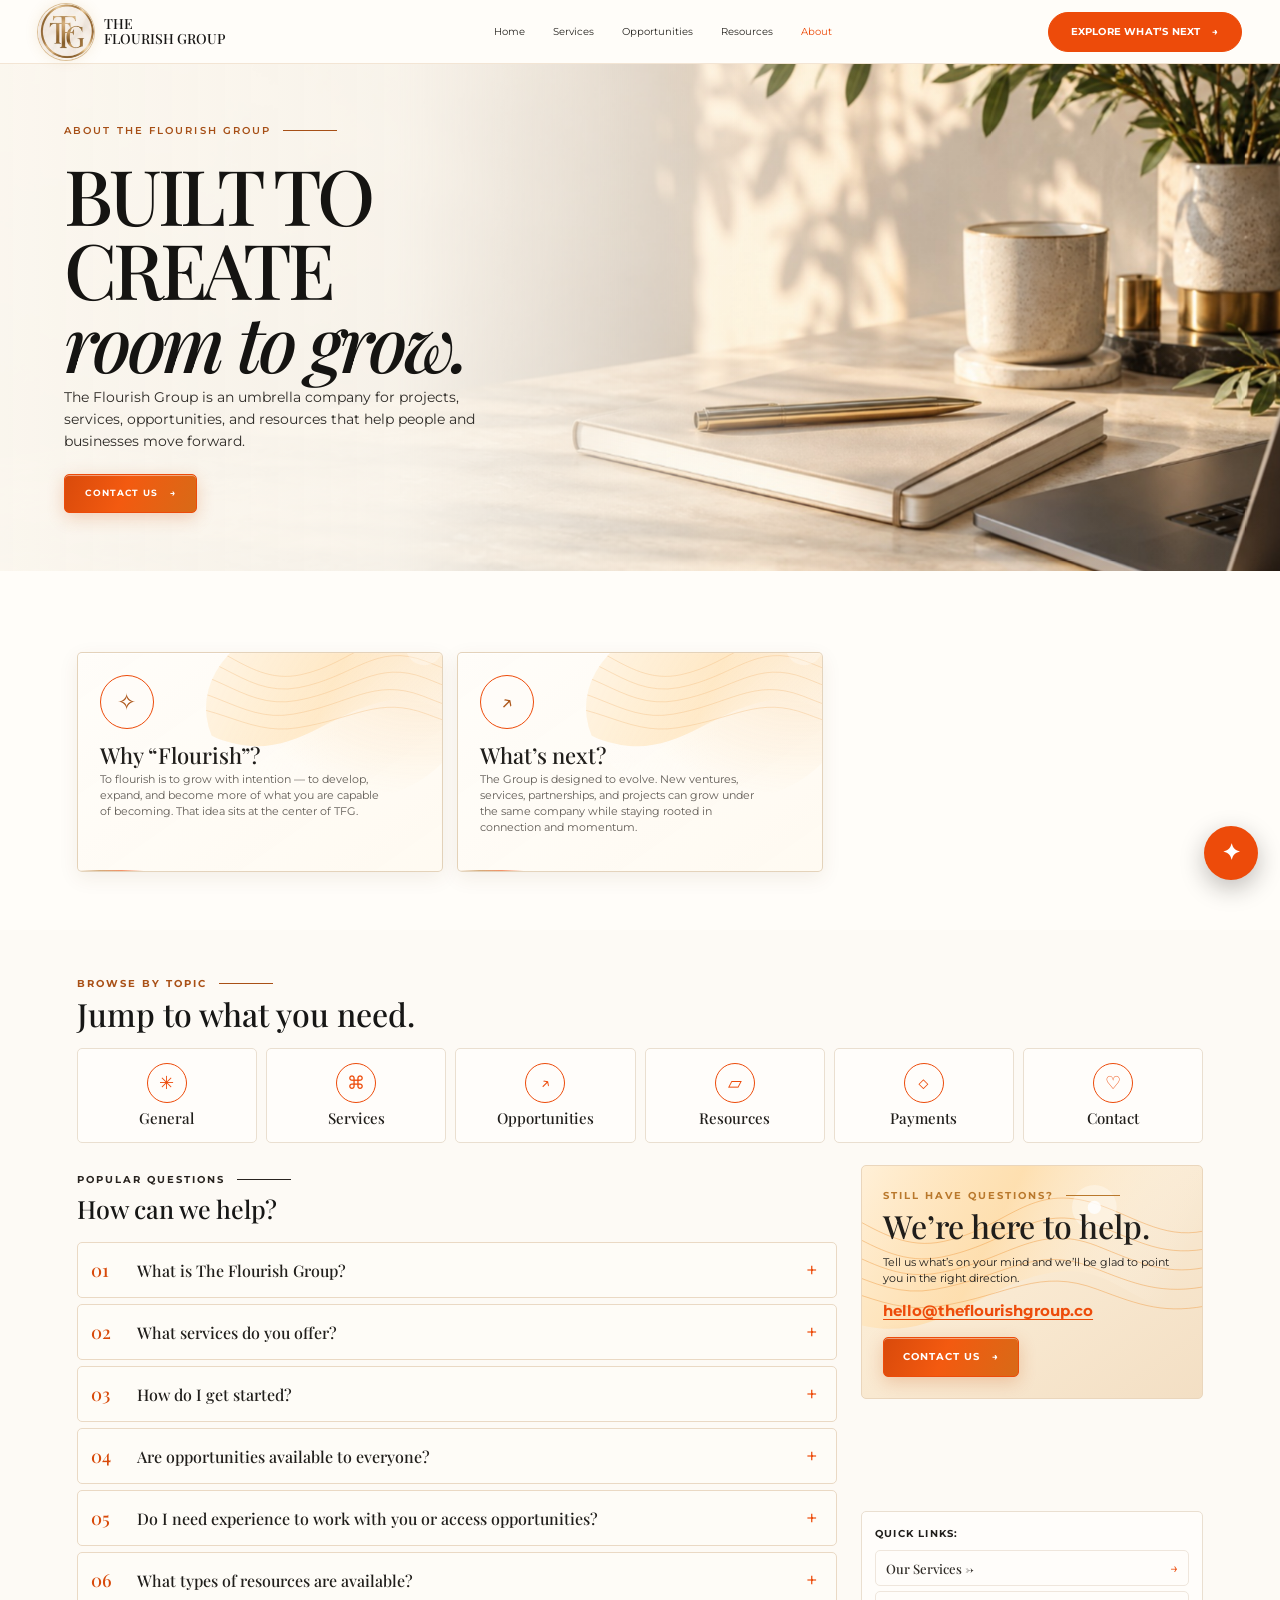
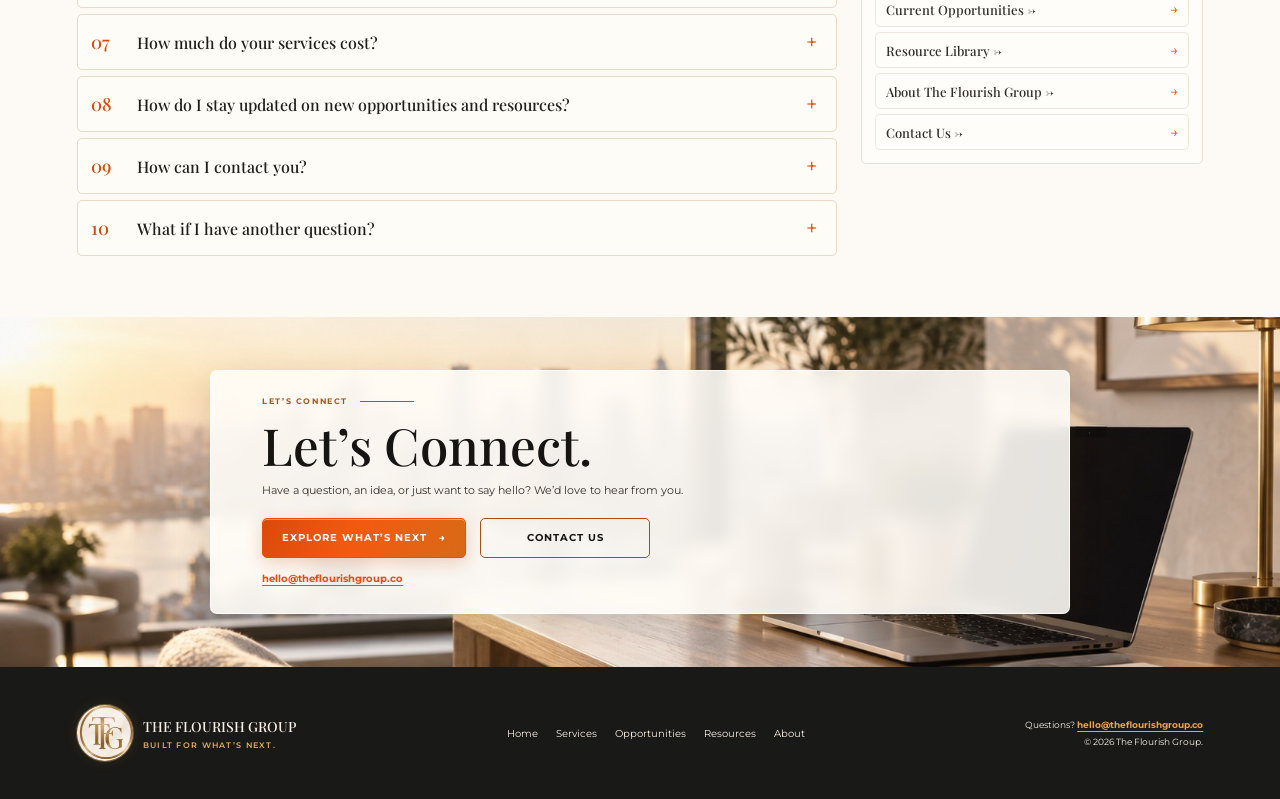
==== commit 24f80d30: "Refine brand mark, contrast, metallic accents, and story sections" ====
--- a/about.html
+++ b/about.html
@@ -1,6 +1,6 @@
 <!doctype html>
-<html lang="en"><head><meta charset="utf-8"><meta name="viewport" content="width=device-width,initial-scale=1"><meta name="description" content="Learn about The Flourish Group and find answers to common questions."><title>About &amp; FAQs | The Flourish Group</title><link rel="stylesheet" href="styles.css?rev=approved-reference-20260925"></head><body>
-<header class="site-header"><a class="brand" href="index.html"><img class="brand-mark" src="assets/tfg-monogram.svg" alt=""><span class="brand-name">THE<br>FLOURISH GROUP</span></a><button class="menu-toggle" aria-label="Open navigation" aria-expanded="false">☰</button><nav class="nav"><a href="index.html">Home</a><a href="services.html">Services</a><a href="opportunities.html">Opportunities</a><a href="resources.html">Resources</a><a class="active" href="about.html">About</a></nav><a class="nav-cta" href="opportunities.html">Explore what’s next <span>→</span></a></header>
+<html lang="en"><head><meta charset="utf-8"><meta name="viewport" content="width=device-width,initial-scale=1"><meta name="description" content="Learn about The Flourish Group and find answers to common questions."><title>About &amp; FAQs | The Flourish Group</title><link rel="stylesheet" href="styles.css?rev=metallic-story-20260925"></head><body>
+<header class="site-header"><a class="brand" href="index.html"><span class="brand-mark" aria-hidden="true"></span><span class="brand-name">THE<br>FLOURISH GROUP</span></a><button class="menu-toggle" aria-label="Open navigation" aria-expanded="false">☰</button><nav class="nav"><a href="index.html">Home</a><a href="services.html">Services</a><a href="opportunities.html">Opportunities</a><a href="resources.html">Resources</a><a class="active" href="about.html">About</a></nav><a class="nav-cta" href="opportunities.html">Explore what’s next <span>→</span></a></header>
 <main><section class="page-hero" data-parallax><div class="hero-copy"><div class="eyebrow">About The Flourish Group</div><h1>BUILT TO CREATE<br><em>room to grow.</em></h1><p class="hero-lede">The Flourish Group is an umbrella company for projects, services, opportunities, and resources that help people and businesses move forward.</p><a class="btn btn-primary" href="mailto:hello@theflourishgroup.co">Contact Us <span>→</span></a></div><div class="hero-image"><img src="assets/services-hero.jpg" alt="A welcoming, sunlit workspace" fetchpriority="high"></div></section><section class="content-section section-pad"><div class="category-grid"><article class="category-card"><span class="category-icon">✧</span><h3>Why “Flourish”?</h3><p>To flourish is to grow with intention — to develop, expand, and become more of what you are capable of becoming. That idea sits at the center of TFG.</p></article><article class="category-card"><span class="category-icon">↗</span><h3>What’s next?</h3><p>The Group is designed to evolve. New ventures, services, partnerships, and projects can grow under the same company while staying rooted in connection and momentum.</p></article></div></section><section class="content-section section-pad" id="questions"><div class="eyebrow">Browse by topic</div><h2 class="section-title">Jump to what you need.</h2><div class="faq-topic-grid"><a class="topic-card" href="#general"><span>✳</span><strong>General</strong></a><a class="topic-card" href="#services"><span>⌘</span><strong>Services</strong></a><a class="topic-card" href="#opportunities"><span>↗</span><strong>Opportunities</strong></a><a class="topic-card" href="#resources"><span>▱</span><strong>Resources</strong></a><a class="topic-card" href="#payments"><span>◇</span><strong>Payments</strong></a><a class="topic-card" href="#contact-faq"><span>♡</span><strong>Contact</strong></a></div>
 <div class="faq-layout"><div class="faq-main"><div class="eyebrow">Popular questions</div><h2 class="section-title">How can we help?</h2><div class="faq-list"><article class="faq-item" id="general"><button class="faq-question" aria-expanded="false"><span class="faq-number">01</span><strong>What is The Flourish Group?</strong><span class="faq-toggle">+</span></button><div class="faq-answer"><div><p>The Flourish Group connects people and businesses with thoughtful services, opportunities, and resources to support what comes next.</p></div></div></article>
 <article class="faq-item" id="services"><button class="faq-question" aria-expanded="false"><span class="faq-number">02</span><strong>What services do you offer?</strong><span class="faq-toggle">+</span></button><div class="faq-answer"><div><p>Our areas of support include planning and strategy, business support, brand and digital presence, systems and operations, technology, and wellness and lifestyle. Visit <a href="services.html">Services</a> for details.</p></div></div></article>
@@ -11,5 +11,5 @@
 <article class="faq-item" id="payments"><button class="faq-question" aria-expanded="false"><span class="faq-number">07</span><strong>How much do your services cost?</strong><span class="faq-toggle">+</span></button><div class="faq-answer"><div><p>Fees depend on the scope of support. We’ll discuss the details and any costs with you before work begins.</p></div></div></article>
 <article class="faq-item"><button class="faq-question" aria-expanded="false"><span class="faq-number">08</span><strong>How do I stay updated on new opportunities and resources?</strong><span class="faq-toggle">+</span></button><div class="faq-answer"><div><p>Check the Opportunities and Resources pages for current information. You can also email us and ask to be pointed toward relevant updates.</p></div></div></article>
 <article class="faq-item" id="contact-faq"><button class="faq-question" aria-expanded="false"><span class="faq-number">09</span><strong>How can I contact you?</strong><span class="faq-toggle">+</span></button><div class="faq-answer"><div><p>Email us at <a class="contact-email" href="mailto:hello@theflourishgroup.co">hello@theflourishgroup.co</a>. We look forward to hearing from you.</p></div></div></article>
-<article class="faq-item"><button class="faq-question" aria-expanded="false"><span class="faq-number">10</span><strong>What if I have another question?</strong><span class="faq-toggle">+</span></button><div class="faq-answer"><div><p>Reach out at <a class="contact-email" href="mailto:hello@theflourishgroup.co">hello@theflourishgroup.co</a> and tell us what you’d like to know.</p></div></div></article></div></div><div class="help-panel"><div><div class="eyebrow">Still have questions?</div><h2>We’re here to help.</h2><p>Tell us what’s on your mind and we’ll be glad to point you in the right direction.</p><a class="contact-email" href="mailto:hello@theflourishgroup.co">hello@theflourishgroup.co</a></div><a class="btn btn-primary" href="mailto:hello@theflourishgroup.co">Contact Us <span>→</span></a></div><div class="quick-links"><strong>Quick links:</strong><a href="services.html">Our Services →</a><a href="opportunities.html">Current Opportunities →</a><a href="resources.html">Resource Library →</a><a href="about.html">About The Flourish Group →</a><a href="mailto:hello@theflourishgroup.co">Contact Us →</a></div></div></section><section class="cta-band" id="contact"><div class="cta-card"><div><div class="eyebrow">Let’s connect</div><h2>Let’s Connect.</h2><p>Have a question, an idea, or just want to say hello? We’d love to hear from you.</p></div><div class="cta-actions"><a class="btn btn-primary" href="about.html">Explore what’s next <span>→</span></a><a class="btn btn-secondary" href="mailto:hello@theflourishgroup.co">Contact Us</a></div><a class="contact-email" href="mailto:hello@theflourishgroup.co">hello@theflourishgroup.co</a></div></section></main>
-<footer class="site-footer"><div class="footer-brand"><img src="assets/tfg-monogram.svg" alt=""><div>THE FLOURISH GROUP<small>BUILT FOR WHAT’S NEXT.</small></div></div><nav class="footer-nav"><a href="index.html">Home</a><a href="services.html">Services</a><a href="opportunities.html">Opportunities</a><a href="resources.html">Resources</a><a href="about.html">About</a></nav><div class="footer-meta">Questions? <a class="contact-email" href="mailto:hello@theflourishgroup.co">hello@theflourishgroup.co</a><br>© 2026 The Flourish Group.</div></footer><script src="site-refresh.js"></script></body></html>
+<article class="faq-item"><button class="faq-question" aria-expanded="false"><span class="faq-number">10</span><strong>What if I have another question?</strong><span class="faq-toggle">+</span></button><div class="faq-answer"><div><p>Reach out at <a class="contact-email" href="mailto:hello@theflourishgroup.co">hello@theflourishgroup.co</a> and tell us what you’d like to know.</p></div></div></article></div></div><div class="help-panel"><div><div class="eyebrow">Still have questions?</div><h2>We’re here to help.</h2><p>Tell us what’s on your mind and we’ll be glad to point you in the right direction.</p><a class="contact-email" href="mailto:hello@theflourishgroup.co">hello@theflourishgroup.co</a></div><a class="btn btn-primary" href="mailto:hello@theflourishgroup.co">Contact Us <span>→</span></a></div><div class="quick-links"><strong>Quick links:</strong><a href="services.html">Our Services →</a><a href="opportunities.html">Current Opportunities →</a><a href="resources.html">Resource Library →</a><a href="about.html">About The Flourish Group →</a><a href="mailto:hello@theflourishgroup.co">Contact Us →</a></div></div></section><section class="cta-band" id="contact"><div class="cta-card"><div><div class="eyebrow">Let’s connect</div><h2>Let’s Connect.</h2><p>Have a question, an idea, or just want to say hello? We’d love to hear from you.</p></div><div class="cta-actions"><a class="btn btn-primary" href="opportunities.html">Explore what’s next <span>→</span></a><a class="btn btn-secondary" href="mailto:hello@theflourishgroup.co">Contact Us</a></div><a class="contact-email" href="mailto:hello@theflourishgroup.co">hello@theflourishgroup.co</a></div></section></main>
+<footer class="site-footer"><div class="footer-brand"><span class="brand-mark footer-mark" aria-hidden="true"></span><div>THE FLOURISH GROUP<small>BUILT FOR WHAT’S NEXT.</small></div></div><nav class="footer-nav"><a href="index.html">Home</a><a href="services.html">Services</a><a href="opportunities.html">Opportunities</a><a href="resources.html">Resources</a><a href="about.html">About</a></nav><div class="footer-meta">Questions? <a class="contact-email" href="mailto:hello@theflourishgroup.co">hello@theflourishgroup.co</a><br>© 2026 The Flourish Group.</div></footer><script src="site-refresh.js"></script></body></html>
--- a/styles.css
+++ b/styles.css
@@ -65,3 +65,25 @@
 .growth{min-height:340px;padding:34px 5vw;display:flex;align-items:center;justify-content:center;background:url('assets/resources-hero.jpg') center/cover}
 .faq-layout{align-items:start}.faq-main{min-width:0}.faq-layout .help-panel{grid-column:2;grid-row:1}.faq-layout .quick-links{grid-column:2;grid-row:2}.faq-main .faq-list{margin-top:20px}
 @media(max-width:720px){.cta-band,.growth{min-height:0;padding:30px 16px}.cta-card,.growth-card{padding:23px 19px}.cta-card h2,.growth-card h2{font-size:30px}.cta-actions{display:grid;grid-template-columns:1fr}.cta-actions .btn{width:100%;justify-content:center}.faq-layout .help-panel,.faq-layout .quick-links{grid-column:1;grid-row:auto}}
+/* Brand refinements from the approved reference: metallic gold, light sweep, and stronger contrast */
+.brand-mark{display:block;flex:none;width:56px;height:56px;border-radius:50%;background-image:url('assets/tag-brand.jpeg');background-repeat:no-repeat;background-size:88px 88px;background-position:center -7.5px;box-shadow:0 0 0 1px rgba(188,137,64,.5),0 0 14px rgba(190,142,67,.16)}
+.footer-mark{width:56px;height:56px}
+.cta-card h2,.growth-card h2,.cta-band h2,.growth h2{color:#171512!important;-webkit-text-fill-color:#171512!important;text-shadow:0 1px 0 rgba(255,255,255,.5)}
+.cta-card{border-color:rgba(195,145,72,.62);box-shadow:0 0 0 1px rgba(255,255,255,.6) inset,0 14px 42px rgba(83,51,20,.2),0 0 26px rgba(225,165,83,.18)}
+.btn-primary{background:linear-gradient(112deg,#d94a0b 0%,#f35a10 45%,#d86a17 100%);box-shadow:inset 0 1px 0 rgba(255,255,255,.45),0 5px 17px rgba(202,78,12,.24)}
+.btn-primary:hover{box-shadow:inset 0 1px 0 rgba(255,255,255,.65),0 8px 24px rgba(192,91,21,.34),0 0 18px rgba(220,162,75,.35)}
+.category-card{border-color:rgba(177,132,73,.34);box-shadow:inset 0 1px 0 rgba(255,255,255,.94),0 6px 20px rgba(96,62,23,.08)}
+.category-card:before{opacity:.68;background:url('assets/card-waves.svg') center/cover no-repeat,radial-gradient(ellipse at 82% 10%,rgba(248,182,96,.42),transparent 68%),linear-gradient(115deg,rgba(255,255,255,.5),transparent 54%)}
+.category-card:hover{border-color:#c1853a;box-shadow:inset 0 1px 0 #fff,0 12px 26px rgba(128,77,27,.13),0 0 22px rgba(227,170,87,.23)}
+.step-no{background:radial-gradient(circle at 32% 24%,#ffd991 0 9%,#d67b22 30%,#a84514 70%,#71300e 100%);border:1px solid rgba(255,226,170,.95);box-shadow:0 0 0 5px rgba(246,196,117,.24),0 0 18px rgba(216,137,47,.32),inset 0 1px 4px rgba(255,255,255,.7)}
+.site-footer .footer-nav a,.site-footer .footer-meta,.site-footer .footer-brand{color:#f8f0e4!important}.site-footer .footer-nav a:hover,.site-footer .footer-meta a{color:#efa34b!important}.footer-brand small{color:#e7ad56!important}
+.resource-feature-image img{object-position:center 55%}.resource-feature-card{border-color:rgba(180,132,73,.38);box-shadow:inset 0 1px rgba(255,255,255,.85),0 8px 22px rgba(85,54,22,.08)}
+@media(max-width:720px){.brand-mark{width:48px;height:48px;background-size:76px 76px;background-position:center -6px}.footer-mark{width:50px;height:50px}.cta-card h2,.growth-card h2,.cta-band h2,.growth h2{font-size:clamp(27px,8vw,36px)}}
+/* Community story panels */
+.story-invite{background:#211c16;border-top:1px solid #b9833f;border-bottom:1px solid #d7ae69;box-shadow:inset 0 1px 0 rgba(255,232,190,.15)}
+.story-invite:before{opacity:.24;filter:saturate(.9)}
+.story-invite:after{background:linear-gradient(90deg,rgba(25,22,18,.94),rgba(41,31,21,.78),rgba(25,22,18,.82))}
+.story-invite .eyebrow{color:#efb962!important}.story-invite .section-title{color:#fff7e9!important;text-shadow:0 1px 0 rgba(255,255,255,.08)}
+.story-invite .testimonial-card{max-width:740px;padding:26px 30px;border:1px solid rgba(220,176,106,.52);border-radius:8px;background:linear-gradient(135deg,rgba(255,255,255,.09),rgba(242,205,148,.04));box-shadow:inset 0 1px rgba(255,255,255,.12),0 0 28px rgba(219,157,67,.12)}
+.story-invite .testimonial-card blockquote{font:500 clamp(18px,2.3vw,25px)/1.48 var(--sans);color:#fffaf0}
+.story-invite .testimonial-card p{color:#eadcc7;font-size:12px}.story-invite .testimonial-mark{color:#e5ae5d}.story-link{display:inline-flex;gap:8px;margin-top:10px;color:#ffb952;font-size:11px;font-weight:700;letter-spacing:.09em;text-transform:uppercase}.story-link span{transition:transform .2s}.story-link:hover span{transform:translateX(4px)}
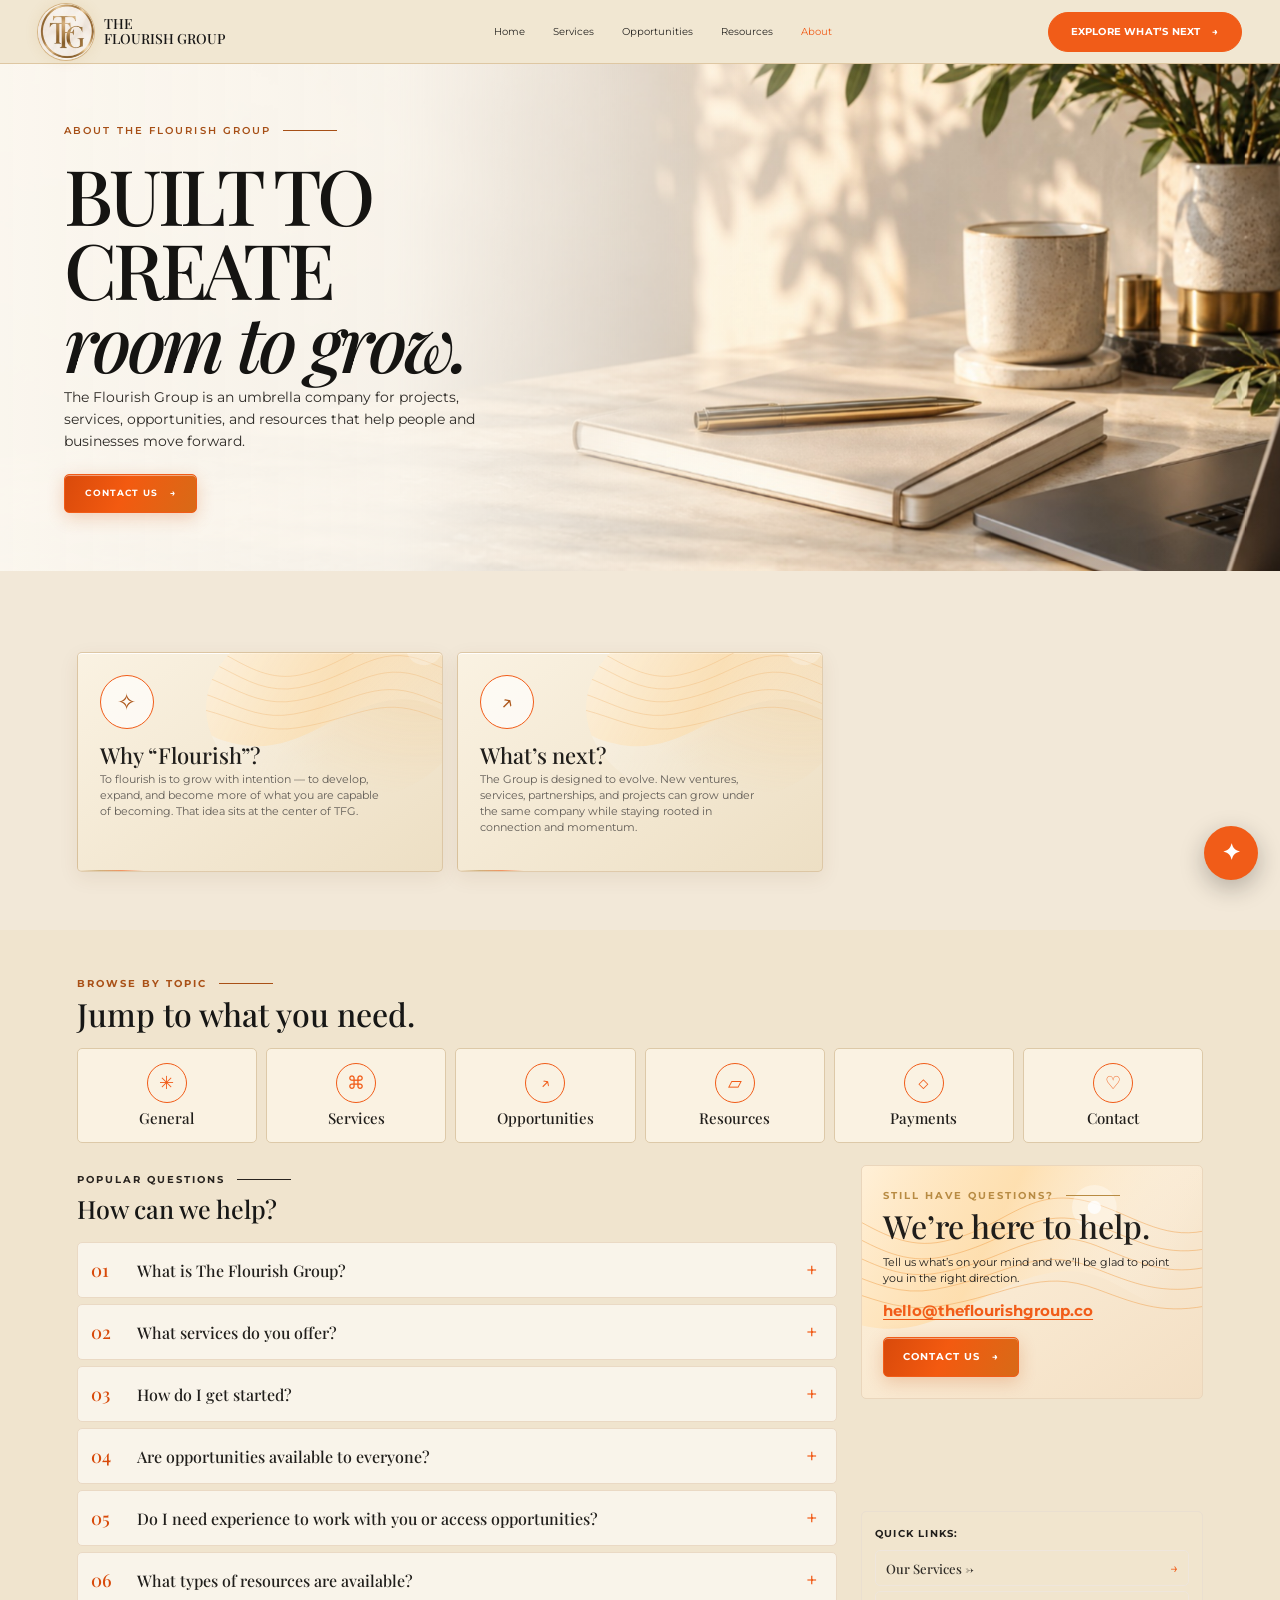
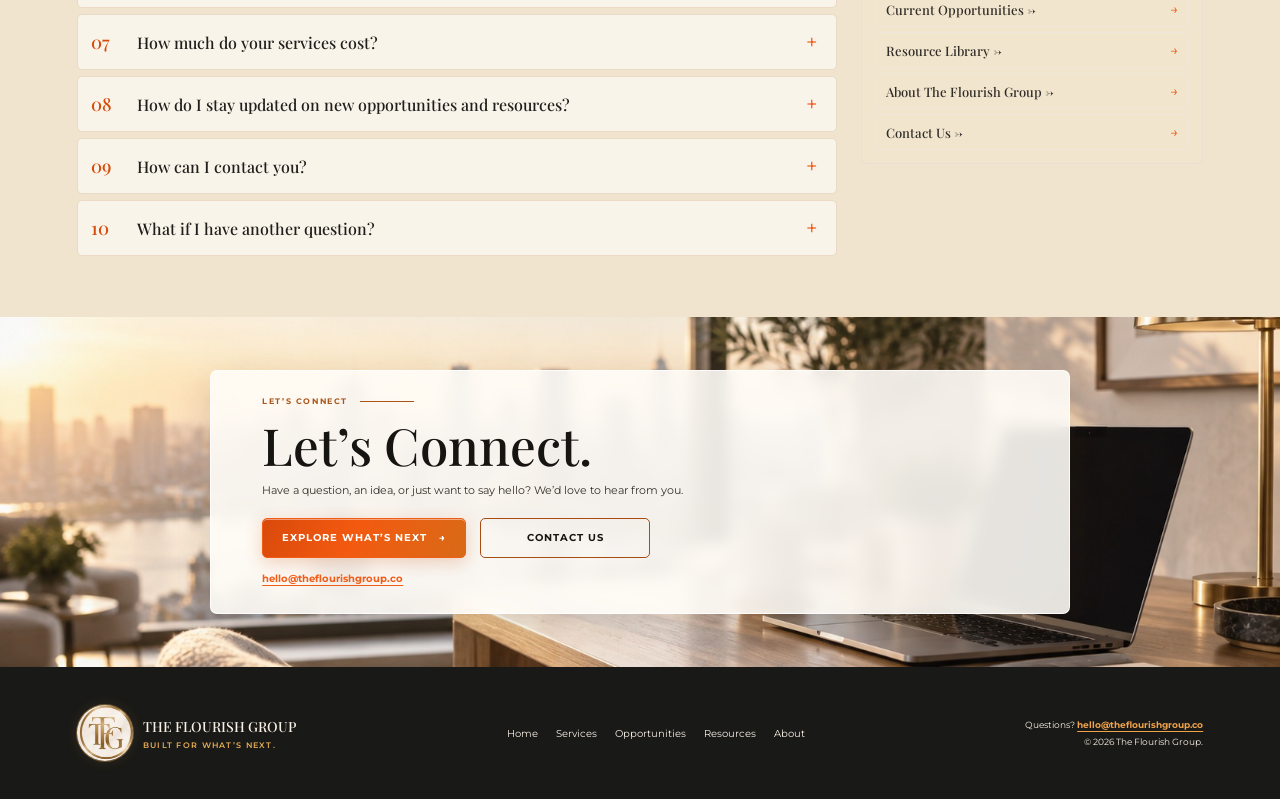
==== commit b7a28d3d: "Warm the site surfaces to ivory and champagne" ====
--- a/about.html
+++ b/about.html
@@ -1,5 +1,5 @@
 <!doctype html>
-<html lang="en"><head><meta charset="utf-8"><meta name="viewport" content="width=device-width,initial-scale=1"><meta name="description" content="Learn about The Flourish Group and find answers to common questions."><title>About &amp; FAQs | The Flourish Group</title><link rel="stylesheet" href="styles.css?rev=metallic-story-20260925"></head><body>
+<html lang="en"><head><meta charset="utf-8"><meta name="viewport" content="width=device-width,initial-scale=1"><meta name="description" content="Learn about The Flourish Group and find answers to common questions."><title>About &amp; FAQs | The Flourish Group</title><link rel="stylesheet" href="styles.css?rev=ivory-champagne-20260925"></head><body>
 <header class="site-header"><a class="brand" href="index.html"><span class="brand-mark" aria-hidden="true"></span><span class="brand-name">THE<br>FLOURISH GROUP</span></a><button class="menu-toggle" aria-label="Open navigation" aria-expanded="false">☰</button><nav class="nav"><a href="index.html">Home</a><a href="services.html">Services</a><a href="opportunities.html">Opportunities</a><a href="resources.html">Resources</a><a class="active" href="about.html">About</a></nav><a class="nav-cta" href="opportunities.html">Explore what’s next <span>→</span></a></header>
 <main><section class="page-hero" data-parallax><div class="hero-copy"><div class="eyebrow">About The Flourish Group</div><h1>BUILT TO CREATE<br><em>room to grow.</em></h1><p class="hero-lede">The Flourish Group is an umbrella company for projects, services, opportunities, and resources that help people and businesses move forward.</p><a class="btn btn-primary" href="mailto:hello@theflourishgroup.co">Contact Us <span>→</span></a></div><div class="hero-image"><img src="assets/services-hero.jpg" alt="A welcoming, sunlit workspace" fetchpriority="high"></div></section><section class="content-section section-pad"><div class="category-grid"><article class="category-card"><span class="category-icon">✧</span><h3>Why “Flourish”?</h3><p>To flourish is to grow with intention — to develop, expand, and become more of what you are capable of becoming. That idea sits at the center of TFG.</p></article><article class="category-card"><span class="category-icon">↗</span><h3>What’s next?</h3><p>The Group is designed to evolve. New ventures, services, partnerships, and projects can grow under the same company while staying rooted in connection and momentum.</p></article></div></section><section class="content-section section-pad" id="questions"><div class="eyebrow">Browse by topic</div><h2 class="section-title">Jump to what you need.</h2><div class="faq-topic-grid"><a class="topic-card" href="#general"><span>✳</span><strong>General</strong></a><a class="topic-card" href="#services"><span>⌘</span><strong>Services</strong></a><a class="topic-card" href="#opportunities"><span>↗</span><strong>Opportunities</strong></a><a class="topic-card" href="#resources"><span>▱</span><strong>Resources</strong></a><a class="topic-card" href="#payments"><span>◇</span><strong>Payments</strong></a><a class="topic-card" href="#contact-faq"><span>♡</span><strong>Contact</strong></a></div>
 <div class="faq-layout"><div class="faq-main"><div class="eyebrow">Popular questions</div><h2 class="section-title">How can we help?</h2><div class="faq-list"><article class="faq-item" id="general"><button class="faq-question" aria-expanded="false"><span class="faq-number">01</span><strong>What is The Flourish Group?</strong><span class="faq-toggle">+</span></button><div class="faq-answer"><div><p>The Flourish Group connects people and businesses with thoughtful services, opportunities, and resources to support what comes next.</p></div></div></article>
--- a/styles.css
+++ b/styles.css
@@ -1,14 +1,14 @@
 @import url('https://fonts.googleapis.com/css2?family=Montserrat:wght@400;500;600;700&family=Playfair+Display:wght@500;600;700&display=swap');
-:root{--ivory:#f5f0e7;--paper:#fbf8f2;--white:#fffdf9;--charcoal:#211f1c;--ink:#302c27;--muted:#716b63;--line:#e4dbce;--gold:#b88b43;--champagne:#ead8b5;--orange:#e85a12;--serif:'Playfair Display',Georgia,serif;--sans:'Montserrat',Arial,sans-serif;--shadow:0 20px 50px rgba(57,43,24,.09)}
+:root{--ivory:#f2e8d8;--paper:#efe3cd;--white:#faf2e2;--charcoal:#211f1c;--ink:#302c27;--muted:#716b63;--line:#ddc9a8;--gold:#b88b43;--champagne:#e4cfaa;--orange:#f15c18;--serif:'Playfair Display',Georgia,serif;--sans:'Montserrat',Arial,sans-serif;--shadow:0 20px 50px rgba(57,43,24,.09)}
 *{box-sizing:border-box}html{scroll-behavior:smooth;scroll-padding-top:90px}body{margin:0;background:var(--paper);color:var(--ink);font:400 15px/1.7 var(--sans)}body.menu-open{overflow:hidden}a{color:inherit;text-decoration:none}img{display:block;max-width:100%}button{font:inherit}.section-pad{padding-inline:clamp(22px,6vw,96px)}.eyebrow{display:flex;align-items:center;gap:12px;text-transform:uppercase;letter-spacing:.2em;font-size:10px;font-weight:700;color:var(--gold)}.eyebrow:after{content:"";width:54px;height:1px;background:currentColor}.serif{font-family:var(--serif)}
-.site-header{height:86px;display:flex;align-items:center;gap:28px;padding:8px clamp(20px,5vw,72px);background:rgba(251,248,242,.96);border-bottom:1px solid rgba(184,139,67,.18);position:sticky;top:0;z-index:50;backdrop-filter:blur(12px)}.brand{display:flex;align-items:center;gap:12px;min-width:218px}.brand-mark{width:62px;height:62px;object-fit:contain}.brand-name{font:600 13px/1.05 var(--serif);letter-spacing:.04em}.nav{display:flex;justify-content:center;gap:clamp(14px,2.3vw,32px);flex:1}.nav a,.footer-nav a{font-size:10px;letter-spacing:.1em;text-transform:uppercase;color:#625c54;transition:color .25s}.nav a:hover,.nav a.active,.footer-nav a:hover{color:var(--orange)}.nav-cta,.btn{display:inline-flex;gap:12px;align-items:center;justify-content:center;padding:13px 19px;border:1px solid var(--gold);font-size:10px;line-height:1.2;letter-spacing:.1em;text-transform:uppercase;font-weight:700;transition:background .28s,color .28s,border-color .28s,transform .28s,box-shadow .28s}.nav-cta,.btn-primary{background:var(--orange);border-color:var(--orange);color:white}.nav-cta:hover,.btn-primary:hover{background:#c9470c;border-color:#c9470c;box-shadow:0 8px 22px rgba(232,90,18,.22);transform:translateY(-2px)}.btn:not(.btn-primary):hover{background:var(--charcoal);border-color:var(--charcoal);color:white;transform:translateY(-2px)}.btn span,.nav-cta span,.text-link span{display:inline-block;transition:transform .25s}.btn:hover span,.nav-cta:hover span,.text-link:hover span{transform:translateX(4px)}.menu-toggle{display:none;border:1px solid var(--line);background:transparent;color:var(--ink);width:42px;height:42px;font-size:20px}
+.site-header{height:86px;display:flex;align-items:center;gap:28px;padding:8px clamp(20px,5vw,72px);background:rgba(241,231,211,.97);border-bottom:1px solid rgba(184,139,67,.18);position:sticky;top:0;z-index:50;backdrop-filter:blur(12px)}.brand{display:flex;align-items:center;gap:12px;min-width:218px}.brand-mark{width:62px;height:62px;object-fit:contain}.brand-name{font:600 13px/1.05 var(--serif);letter-spacing:.04em}.nav{display:flex;justify-content:center;gap:clamp(14px,2.3vw,32px);flex:1}.nav a,.footer-nav a{font-size:10px;letter-spacing:.1em;text-transform:uppercase;color:#625c54;transition:color .25s}.nav a:hover,.nav a.active,.footer-nav a:hover{color:var(--orange)}.nav-cta,.btn{display:inline-flex;gap:12px;align-items:center;justify-content:center;padding:13px 19px;border:1px solid var(--gold);font-size:10px;line-height:1.2;letter-spacing:.1em;text-transform:uppercase;font-weight:700;transition:background .28s,color .28s,border-color .28s,transform .28s,box-shadow .28s}.nav-cta,.btn-primary{background:var(--orange);border-color:var(--orange);color:white}.nav-cta:hover,.btn-primary:hover{background:#c9470c;border-color:#c9470c;box-shadow:0 8px 22px rgba(232,90,18,.22);transform:translateY(-2px)}.btn:not(.btn-primary):hover{background:var(--charcoal);border-color:var(--charcoal);color:white;transform:translateY(-2px)}.btn span,.nav-cta span,.text-link span{display:inline-block;transition:transform .25s}.btn:hover span,.nav-cta:hover span,.text-link:hover span{transform:translateX(4px)}.menu-toggle{display:none;border:1px solid var(--line);background:transparent;color:var(--ink);width:42px;height:42px;font-size:20px}
 .hero{min-height:min(680px,calc(100vh - 86px));display:grid;grid-template-columns:1.02fr .98fr;position:relative;overflow:hidden;background:var(--ivory)}.hero-copy{align-self:center;padding:clamp(54px,8vw,112px) 28px clamp(54px,8vw,112px) clamp(24px,8vw,124px);position:relative;z-index:2}.hero h1{font:500 clamp(62px,8vw,112px)/.9 var(--serif);letter-spacing:-.045em;margin:27px 0 20px;color:var(--charcoal)}.hero h1 em,.page-title em,.statement h2 em{font-style:normal;color:var(--gold)}.hero-lede{max-width:510px;color:#5f584f;font-size:15px;line-height:1.8;margin:0 0 28px}.hero-actions{display:flex;gap:10px;flex-wrap:wrap}.hero-image{min-height:460px;position:relative;overflow:hidden;background:linear-gradient(135deg,#ead8b5,#b88b43);transform:scale(1.02);will-change:transform}.hero-image img{position:absolute;inset:0;width:100%;height:100%;object-fit:cover;object-position:center}.hero[data-parallax] .hero-image{transition:transform .15s linear}.page-hero{min-height:490px;display:grid;grid-template-columns:1fr .85fr;align-items:center;position:relative;overflow:hidden;background:var(--ivory)}.page-hero .hero-copy{padding-block:80px}.page-hero .hero-image{min-height:490px}.page-hero h1{font:500 clamp(55px,7vw,92px)/.98 var(--serif);letter-spacing:-.045em}.page-hero .hero-lede{max-width:540px}
 .pillars{display:grid;grid-template-columns:repeat(3,1fr);gap:22px;padding-top:28px;padding-bottom:64px}.pillar-card{background:var(--white);border:1px solid var(--line);box-shadow:0 5px 22px rgba(50,40,25,.05);overflow:hidden;transition:transform .35s,box-shadow .35s}.pillar-card:hover{transform:translateY(-6px);box-shadow:var(--shadow)}.pillar-visual{height:230px;overflow:hidden;background:var(--champagne)}.pillar-image{width:100%;height:100%;object-fit:cover;transition:transform .8s cubic-bezier(.2,.7,.2,1)}.pillar-card:hover .pillar-image{transform:scale(1.055)}.pillar-body{padding:0 25px 27px;position:relative}.pillar-icon{width:58px;height:58px;border-radius:50%;background:var(--white);border:1px solid var(--gold);display:grid;place-items:center;margin-top:-29px;position:relative;font-size:22px;color:var(--orange);box-shadow:0 4px 12px rgba(0,0,0,.08);transition:transform .3s}.pillar-card:hover .pillar-icon{transform:rotate(-8deg) scale(1.06)}.pillar-card h2{font:500 30px/1.2 var(--serif);margin:12px 0 8px}.pillar-card p{font-size:12px;line-height:1.75;color:var(--muted);margin:0 0 17px}.text-link{font-size:10px;letter-spacing:.12em;text-transform:uppercase;color:var(--orange);font-weight:700}.statement{min-height:380px;background:linear-gradient(90deg,rgba(27,26,23,.94),rgba(27,26,23,.7) 52%,rgba(27,26,23,.16)),url('assets/home-hero.jpg') center/cover;color:white;display:flex;align-items:center;padding-block:72px}.statement-inner{max-width:760px}.statement h2{font:500 clamp(40px,5vw,68px)/1.02 var(--serif);margin:20px 0}.statement p{font-size:14px;max-width:610px;color:#eee8de;margin:0 0 20px}.btn-outline-light{border-color:#caa96c;color:#fff;background:transparent}
-.content-section{padding-block:76px}.section-heading{display:flex;align-items:end;justify-content:space-between;gap:24px;margin-bottom:28px}.section-heading h2,.section-title{font:500 clamp(34px,4vw,48px)/1.1 var(--serif);margin:10px 0 0;color:var(--charcoal)}.section-heading>a{font-size:10px;letter-spacing:.1em;text-transform:uppercase;color:var(--orange);font-weight:700}.feature-grid,.resource-grid{display:grid;grid-template-columns:repeat(4,1fr);gap:16px}.feature-card,.resource-card{background:var(--white);border:1px solid var(--line);overflow:hidden;transition:transform .3s,box-shadow .3s}.feature-card:hover,.resource-card:hover{transform:translateY(-4px);box-shadow:var(--shadow)}.feature-card img,.resource-card img{width:100%;height:164px;object-fit:cover;transition:transform .5s}.feature-card:hover img,.resource-card:hover img{transform:scale(1.04)}.feature-image,.resource-image{overflow:hidden}.feature-body,.resource-body{padding:19px}.feature-body small,.resource-body small{font-size:9px;letter-spacing:.14em;color:var(--orange);text-transform:uppercase;font-weight:700}.feature-body h3,.resource-body h3{font:500 23px/1.2 var(--serif);margin:7px 0}.feature-body p,.resource-body p{font-size:11px;line-height:1.65;color:var(--muted);margin:0 0 15px}.feature-body a,.resource-body a{font-size:9px;letter-spacing:.12em;text-transform:uppercase;color:var(--orange);font-weight:700}
+.content-section{padding-block:76px;background-color:var(--ivory)}.section-heading{display:flex;align-items:end;justify-content:space-between;gap:24px;margin-bottom:28px}.section-heading h2,.section-title{font:500 clamp(34px,4vw,48px)/1.1 var(--serif);margin:10px 0 0;color:var(--charcoal)}.section-heading>a{font-size:10px;letter-spacing:.1em;text-transform:uppercase;color:var(--orange);font-weight:700}.feature-grid,.resource-grid{display:grid;grid-template-columns:repeat(4,1fr);gap:16px}.feature-card,.resource-card{background:var(--white);border:1px solid var(--line);overflow:hidden;transition:transform .3s,box-shadow .3s}.feature-card:hover,.resource-card:hover{transform:translateY(-4px);box-shadow:var(--shadow)}.feature-card img,.resource-card img{width:100%;height:164px;object-fit:cover;transition:transform .5s}.feature-card:hover img,.resource-card:hover img{transform:scale(1.04)}.feature-image,.resource-image{overflow:hidden}.feature-body,.resource-body{padding:19px}.feature-body small,.resource-body small{font-size:9px;letter-spacing:.14em;color:var(--orange);text-transform:uppercase;font-weight:700}.feature-body h3,.resource-body h3{font:500 23px/1.2 var(--serif);margin:7px 0}.feature-body p,.resource-body p{font-size:11px;line-height:1.65;color:var(--muted);margin:0 0 15px}.feature-body a,.resource-body a{font-size:9px;letter-spacing:.12em;text-transform:uppercase;color:var(--orange);font-weight:700}
 .growth{display:grid;grid-template-columns:1fr 1fr;gap:40px;align-items:center;background:linear-gradient(115deg,#f0e1c7,#ead1a6);padding-block:62px}.growth h2{font:500 clamp(34px,4vw,48px)/1.1 var(--serif);margin:8px 0}.growth p{font-size:13px;max-width:450px}.growth .btn{margin-top:8px}.site-footer{background:#191917;color:#eee5d7;padding:38px clamp(22px,6vw,96px);display:grid;grid-template-columns:1.1fr 1.3fr 1fr;align-items:center;gap:28px}.footer-brand{display:flex;align-items:center;gap:10px;font:500 14px var(--serif)}.footer-brand img{width:48px;height:48px;object-fit:contain}.footer-brand small{display:block;font:600 8px var(--sans);letter-spacing:.16em;color:var(--gold);margin-top:4px}.footer-nav{display:flex;gap:18px;justify-content:center;flex-wrap:wrap}.footer-nav a,.footer-meta{font-size:9px;color:#bcb5a9}.footer-meta{text-align:right;line-height:1.9}.contact-email{color:var(--orange);font-weight:700;text-decoration:underline;text-underline-offset:3px}
-.page-main{padding-block:74px 90px}.page-title{font:500 clamp(52px,7vw,90px)/.98 var(--serif);margin:20px 0 14px;letter-spacing:-.035em;color:var(--charcoal)}.page-lede{font-size:15px;line-height:1.8;max-width:700px;color:var(--muted)}.section-intro{max-width:720px;margin-bottom:30px}.approach{background:#f1e8d8;padding-block:72px}.steps{display:grid;grid-template-columns:repeat(4,1fr);gap:12px;margin-top:34px}.step{padding:25px 22px;border-top:1px solid var(--gold);background:rgba(255,253,249,.55)}.step-no{font:500 28px var(--serif);color:var(--orange)}.step h3{font:500 22px var(--serif);margin:9px 0}.step p{font-size:11px;color:var(--muted);margin:0}.category-grid{display:grid;grid-template-columns:repeat(3,1fr);gap:18px;margin-top:34px}.category-card{min-height:230px;padding:27px;background:linear-gradient(145deg,#fffdf9,#f6eddf);border:1px solid var(--line);position:relative;overflow:hidden;isolation:isolate;transition:transform .35s,box-shadow .35s}.category-card:before{content:"";position:absolute;z-index:-1;width:210px;height:210px;right:-90px;top:-100px;border-radius:50%;background:radial-gradient(circle,rgba(232,90,18,.17),rgba(184,139,67,.08) 44%,transparent 70%);transition:transform .5s}.category-card:after{content:"";position:absolute;left:0;right:0;bottom:0;height:2px;background:linear-gradient(90deg,transparent,var(--gold),var(--orange),transparent);transform:scaleX(.18);transform-origin:left;transition:transform .4s}.category-card:hover{transform:translateY(-5px);box-shadow:0 18px 38px rgba(65,46,18,.1)}.category-card:hover:before{transform:scale(1.45)}.category-card:hover:after{transform:scaleX(1)}.category-icon{font-size:25px;color:var(--orange);display:inline-block;transition:transform .35s}.category-card:hover .category-icon{transform:translateY(-4px) rotate(-5deg)}.category-card h3{font:500 25px/1.2 var(--serif);margin:18px 0 8px}.category-card p{font-size:12px;color:var(--muted);margin:0 0 17px;max-width:350px}.cta-band{background:var(--charcoal);color:white;padding:56px clamp(22px,6vw,96px);display:flex;align-items:center;justify-content:space-between;gap:30px}.cta-band h2{font:500 clamp(34px,4vw,48px)/1.1 var(--serif);margin:8px 0}.cta-band p{color:#ddd4c7;font-size:13px;max-width:520px}.carousel-controls{display:flex;gap:8px}.carousel-controls button,.back-top{width:42px;height:42px;border:1px solid var(--gold);background:transparent;color:var(--ink);cursor:pointer;transition:background .2s,color .2s}.carousel-controls button:hover,.back-top:hover{background:var(--orange);color:#fff}.carousel-track{display:flex;overflow:auto;scroll-snap-type:x mandatory;gap:16px;padding:2px 1px 20px;scrollbar-width:thin}.carousel-track>*{scroll-snap-align:start;flex:0 0 min(280px,82vw)}
-.stats{display:grid;grid-template-columns:repeat(3,1fr);gap:12px;padding-block:45px;background:#f3ecdf}.stat{text-align:center;border-right:1px solid var(--line)}.stat:last-child{border:0}.stat strong{font:500 40px var(--serif);color:var(--orange);display:block}.stat span{font-size:9px;text-transform:uppercase;letter-spacing:.14em;color:var(--muted)}.testimonial-shell{position:relative;isolation:isolate;overflow:hidden;background:#24221f;color:#fff;padding:70px clamp(22px,6vw,96px)}.testimonial-shell:before{content:"";position:absolute;inset:0;z-index:-2;background-position:center;background-size:cover;opacity:.5}.testimonial-shell:after{content:"";position:absolute;inset:0;z-index:-1;background:linear-gradient(90deg,rgba(25,23,20,.9),rgba(25,23,20,.55),rgba(25,23,20,.78))}.testimonial-shell>*{position:relative}.testimonial-shell .eyebrow,.testimonial-shell .section-title{color:#fff}.testimonial-shell .section-title{color:#fff}.testimonial-card{max-width:840px;margin:32px auto 10px;text-align:center}.testimonial-mark{font:600 64px/.8 var(--serif);color:var(--gold)}.testimonial-card blockquote{font:500 clamp(23px,3vw,34px)/1.45 var(--serif);margin:12px 0 18px}.testimonial-card p{font-size:11px;color:#d5cfc4}.carousel-dots{display:flex;justify-content:center;gap:8px;margin-top:22px}.carousel-dots button{border:0;border-radius:50%;width:7px;height:7px;padding:0;background:#777}.carousel-dots button[aria-current=true]{background:var(--orange);width:22px;border-radius:99px}
-.faq-topic-grid{display:grid;grid-template-columns:repeat(3,1fr);gap:13px;margin:30px 0 65px}.topic-card{padding:20px;border:1px solid var(--line);background:var(--white);display:flex;align-items:center;gap:14px;transition:border-color .2s,transform .2s}.topic-card:hover{border-color:var(--gold);transform:translateY(-3px)}.topic-card span{font-size:20px;color:var(--orange)}.topic-card strong{font:500 19px var(--serif)}.faq-list{border-top:1px solid var(--line);margin-top:25px}.faq-item{border-bottom:1px solid var(--line)}.faq-question{width:100%;display:grid;grid-template-columns:48px 1fr 28px;gap:12px;align-items:center;text-align:left;padding:22px 4px;border:0;background:transparent;color:var(--ink);cursor:pointer}.faq-number{font:500 22px var(--serif);color:var(--gold)}.faq-question strong{font:500 21px var(--serif)}.faq-toggle{font-size:24px;color:var(--orange);text-align:center;transition:transform .25s}.faq-question[aria-expanded=true] .faq-toggle{transform:rotate(45deg)}.faq-answer{display:grid;grid-template-rows:0fr;transition:grid-template-rows .35s ease}.faq-answer>div{overflow:hidden}.faq-answer p{max-width:760px;margin:0 0 22px 64px;color:var(--muted);font-size:13px}.faq-item.is-open .faq-answer{grid-template-rows:1fr}.help-panel{display:grid;grid-template-columns:1fr auto;align-items:center;gap:20px;padding:36px;background:linear-gradient(110deg,#efe3ce,#f8f3e9);margin-top:58px}.help-panel h2{font:500 32px var(--serif);margin:5px 0}.quick-links{display:flex;flex-wrap:wrap;gap:10px 22px;margin-top:22px}.quick-links a{font-size:11px;color:var(--orange);font-weight:700}
+.page-main{padding-block:74px 90px}.page-title{font:500 clamp(52px,7vw,90px)/.98 var(--serif);margin:20px 0 14px;letter-spacing:-.035em;color:var(--charcoal)}.page-lede{font-size:15px;line-height:1.8;max-width:700px;color:var(--muted)}.section-intro{max-width:720px;margin-bottom:30px}.approach{background:#f1e8d8;padding-block:72px}.steps{display:grid;grid-template-columns:repeat(4,1fr);gap:12px;margin-top:34px}.step{padding:25px 22px;border-top:1px solid var(--gold);background:rgba(255,253,249,.55)}.step-no{font:500 28px var(--serif);color:var(--orange)}.step h3{font:500 22px var(--serif);margin:9px 0}.step p{font-size:11px;color:var(--muted);margin:0}.category-grid{display:grid;grid-template-columns:repeat(3,1fr);gap:18px;margin-top:34px}.category-card{min-height:230px;padding:27px;background:linear-gradient(145deg,#faf2e2,#f6eddf);border:1px solid var(--line);position:relative;overflow:hidden;isolation:isolate;transition:transform .35s,box-shadow .35s}.category-card:before{content:"";position:absolute;z-index:-1;width:210px;height:210px;right:-90px;top:-100px;border-radius:50%;background:radial-gradient(circle,rgba(232,90,18,.17),rgba(184,139,67,.08) 44%,transparent 70%);transition:transform .5s}.category-card:after{content:"";position:absolute;left:0;right:0;bottom:0;height:2px;background:linear-gradient(90deg,transparent,var(--gold),var(--orange),transparent);transform:scaleX(.18);transform-origin:left;transition:transform .4s}.category-card:hover{transform:translateY(-5px);box-shadow:0 18px 38px rgba(65,46,18,.1)}.category-card:hover:before{transform:scale(1.45)}.category-card:hover:after{transform:scaleX(1)}.category-icon{font-size:25px;color:var(--orange);display:inline-block;transition:transform .35s}.category-card:hover .category-icon{transform:translateY(-4px) rotate(-5deg)}.category-card h3{font:500 25px/1.2 var(--serif);margin:18px 0 8px}.category-card p{font-size:12px;color:var(--muted);margin:0 0 17px;max-width:350px}.cta-band{background:var(--charcoal);color:white;padding:56px clamp(22px,6vw,96px);display:flex;align-items:center;justify-content:space-between;gap:30px}.cta-band h2{font:500 clamp(34px,4vw,48px)/1.1 var(--serif);margin:8px 0}.cta-band p{color:#ddd4c7;font-size:13px;max-width:520px}.carousel-controls{display:flex;gap:8px}.carousel-controls button,.back-top{width:42px;height:42px;border:1px solid var(--gold);background:transparent;color:var(--ink);cursor:pointer;transition:background .2s,color .2s}.carousel-controls button:hover,.back-top:hover{background:var(--orange);color:#fff}.carousel-track{display:flex;overflow:auto;scroll-snap-type:x mandatory;gap:16px;padding:2px 1px 20px;scrollbar-width:thin}.carousel-track>*{scroll-snap-align:start;flex:0 0 min(280px,82vw)}
+.stats{display:grid;grid-template-columns:repeat(3,1fr);gap:12px;padding-block:45px;background:#e9dcc3}.stat{text-align:center;border-right:1px solid var(--line)}.stat:last-child{border:0}.stat strong{font:500 40px var(--serif);color:var(--orange);display:block}.stat span{font-size:9px;text-transform:uppercase;letter-spacing:.14em;color:var(--muted)}.testimonial-shell{position:relative;isolation:isolate;overflow:hidden;background:#24221f;color:#fff;padding:70px clamp(22px,6vw,96px)}.testimonial-shell:before{content:"";position:absolute;inset:0;z-index:-2;background-position:center;background-size:cover;opacity:.5}.testimonial-shell:after{content:"";position:absolute;inset:0;z-index:-1;background:linear-gradient(90deg,rgba(25,23,20,.9),rgba(25,23,20,.55),rgba(25,23,20,.78))}.testimonial-shell>*{position:relative}.testimonial-shell .eyebrow,.testimonial-shell .section-title{color:#fff}.testimonial-shell .section-title{color:#fff}.testimonial-card{max-width:840px;margin:32px auto 10px;text-align:center}.testimonial-mark{font:600 64px/.8 var(--serif);color:var(--gold)}.testimonial-card blockquote{font:500 clamp(23px,3vw,34px)/1.45 var(--serif);margin:12px 0 18px}.testimonial-card p{font-size:11px;color:#d5cfc4}.carousel-dots{display:flex;justify-content:center;gap:8px;margin-top:22px}.carousel-dots button{border:0;border-radius:50%;width:7px;height:7px;padding:0;background:#777}.carousel-dots button[aria-current=true]{background:var(--orange);width:22px;border-radius:99px}
+.faq-topic-grid{display:grid;grid-template-columns:repeat(3,1fr);gap:13px;margin:30px 0 65px}.topic-card{padding:20px;border:1px solid var(--line);background:var(--white);display:flex;align-items:center;gap:14px;transition:border-color .2s,transform .2s}.topic-card:hover{border-color:var(--gold);transform:translateY(-3px)}.topic-card span{font-size:20px;color:var(--orange)}.topic-card strong{font:500 19px var(--serif)}.faq-list{border-top:1px solid var(--line);margin-top:25px}.faq-item{border-bottom:1px solid var(--line)}.faq-question{width:100%;display:grid;grid-template-columns:48px 1fr 28px;gap:12px;align-items:center;text-align:left;padding:22px 4px;border:0;background:transparent;color:var(--ink);cursor:pointer}.faq-number{font:500 22px var(--serif);color:var(--gold)}.faq-question strong{font:500 21px var(--serif)}.faq-toggle{font-size:24px;color:var(--orange);text-align:center;transition:transform .25s}.faq-question[aria-expanded=true] .faq-toggle{transform:rotate(45deg)}.faq-answer{display:grid;grid-template-rows:0fr;transition:grid-template-rows .35s ease}.faq-answer>div{overflow:hidden}.faq-answer p{max-width:760px;margin:0 0 22px 64px;color:var(--muted);font-size:13px}.faq-item.is-open .faq-answer{grid-template-rows:1fr}.help-panel{display:grid;grid-template-columns:1fr auto;align-items:center;gap:20px;padding:36px;background:linear-gradient(110deg,#efe3ce,#eee1c9);margin-top:58px}.help-panel h2{font:500 32px var(--serif);margin:5px 0}.quick-links{display:flex;flex-wrap:wrap;gap:10px 22px;margin-top:22px}.quick-links a{font-size:11px;color:var(--orange);font-weight:700}
 .reveal{opacity:0;transform:translateY(22px);transition:opacity .7s ease,transform .7s ease}.reveal.is-visible{opacity:1;transform:none}.back-top{position:fixed;right:92px;bottom:22px;z-index:30;background:var(--paper);box-shadow:0 4px 18px rgba(0,0,0,.12);opacity:0;pointer-events:none;transform:translateY(8px);transition:opacity .2s,transform .2s}.back-top.is-visible{opacity:1;pointer-events:auto;transform:none}.concierge-trigger{position:fixed;right:22px;bottom:22px;z-index:29;border:0;border-radius:50%;width:60px;height:60px;padding:0;background:var(--orange);color:#fff;box-shadow:0 8px 24px rgba(24,23,21,.28);font:700 9px var(--sans);cursor:pointer}.concierge-trigger:before{content:"✦";font-size:23px;line-height:1}.concierge-trigger{font-size:0}.concierge-trigger:focus-visible{outline:3px solid var(--gold);outline-offset:3px}.concierge-panel{display:none;position:fixed;right:22px;bottom:78px;z-index:60;width:min(370px,calc(100vw - 32px));max-height:74vh;overflow:auto;background:var(--paper);color:var(--ink);border:1px solid var(--line);box-shadow:0 18px 50px rgba(24,23,21,.28)}.concierge-panel.is-open{display:block}.concierge-head{position:relative;background:var(--charcoal);color:var(--white);padding:22px 54px 18px 22px}.concierge-head strong{font:600 11px var(--sans);letter-spacing:.12em}.concierge-head p{margin:9px 0 0;color:var(--ivory);font:500 20px/1.25 var(--serif)}.concierge-close{position:absolute;top:12px;right:14px;border:0;background:transparent;color:#fff;font-size:26px;cursor:pointer}.concierge-body{padding:18px}.concierge-choices{display:flex;flex-wrap:wrap;gap:8px}.concierge-choice{border:1px solid var(--gold);background:transparent;padding:9px 12px;font-size:10px;cursor:pointer}.concierge-answer{margin-top:14px;font-size:12px}.concierge-answer a{color:var(--orange);font-weight:700}.concierge-foot{font-size:9px;color:var(--muted);padding:0 18px 18px}
 @media(max-width:980px){.site-header{gap:14px}.brand{min-width:180px}.nav{gap:14px}.nav a{font-size:9px}.nav-cta{padding:12px;font-size:9px}.pillars{gap:14px}.steps{grid-template-columns:repeat(2,1fr)}.category-grid{grid-template-columns:repeat(2,1fr)}.feature-grid,.resource-grid{grid-template-columns:repeat(2,1fr)}.site-footer{grid-template-columns:1fr 1fr}.footer-meta{text-align:left;grid-column:1/-1}}
 @media(max-width:720px){.site-header{height:72px;gap:10px;padding-inline:15px}.brand{min-width:0;gap:8px}.brand-mark{width:48px;height:48px}.brand-name{font-size:11px}.menu-toggle{display:block;margin-left:auto;order:3}.nav{display:none;position:absolute;top:71px;left:0;right:0;background:var(--paper);border-bottom:1px solid var(--line);padding:16px 22px 22px;box-shadow:0 15px 20px rgba(0,0,0,.08);flex-direction:column;align-items:flex-start;gap:16px}.nav.open{display:flex}.nav a{font-size:11px}.nav-cta{display:none}.hero,.page-hero{grid-template-columns:1fr}.hero-copy,.page-hero .hero-copy{padding:50px 24px 42px}.hero h1{font-size:clamp(62px,16vw,88px)}.hero-image,.page-hero .hero-image{min-height:280px}.pillars{grid-template-columns:1fr;padding-bottom:42px}.pillar-visual{height:220px}.statement{padding-block:55px}.content-section{padding-block:52px}.section-heading{align-items:start;flex-direction:column}.section-heading h2,.section-title{font-size:36px}.growth{grid-template-columns:1fr;gap:10px;padding-block:46px}.site-footer{grid-template-columns:1fr;gap:22px}.footer-nav{justify-content:flex-start}.footer-meta{grid-column:auto}.category-grid,.faq-topic-grid{grid-template-columns:1fr}.page-main{padding-block:52px}.steps{grid-template-columns:1fr 1fr}.cta-band{align-items:flex-start;flex-direction:column;padding-block:42px}.help-panel{grid-template-columns:1fr;padding:25px}.faq-question{grid-template-columns:36px 1fr 24px}.faq-question strong{font-size:18px}.faq-answer p{margin-left:48px}.testimonial-shell{padding-block:52px}.back-top{right:76px;bottom:14px}.concierge-trigger{right:14px;bottom:14px;width:54px;height:54px}}
@@ -22,7 +22,7 @@
 body[data-page="about"] .testimonial-shell:before{background-image:url("assets/services-hero.jpg")}
 
 /* Approved Flourish Group visual system: editorial, warm, image-led. */
-:root{--ivory:#fbf7ef;--paper:#fffdf9;--white:#fffefa;--charcoal:#171716;--ink:#201e1b;--muted:#625d57;--line:#eadfd0;--gold:#b9782c;--champagne:#efd3ab;--orange:#ed4b0a;--serif:'Playfair Display',Georgia,serif;--sans:'Montserrat',Arial,sans-serif}
+:root{--ivory:#f2e8d8;--paper:#efe3cd;--white:#f8efdd;--charcoal:#171716;--ink:#201e1b;--muted:#625d57;--line:#ddc9a8;--gold:#b88b43;--champagne:#e4cfaa;--orange:#f15c18;--serif:'Playfair Display',Georgia,serif;--sans:'Montserrat',Arial,sans-serif}
 html{scroll-padding-top:74px}
 .site-header{height:64px;padding:6px clamp(18px,3vw,50px);gap:clamp(18px,3vw,48px);background:rgba(255,253,249,.96);border-bottom-color:rgba(190,120,44,.18)}
 .brand{min-width:240px;gap:10px}.brand-mark{width:48px;height:48px}.brand-name{font-size:14px;line-height:1.02;letter-spacing:0;font-weight:500;color:#171615}
@@ -38,10 +38,10 @@
 .content-section{padding-block:58px}.section-intro{margin-bottom:22px}.section-heading{margin-bottom:18px}.section-heading h2,.section-title{font-size:clamp(30px,3.1vw,42px)}.section-heading .eyebrow{margin-bottom:4px}.section-heading>a{white-space:nowrap}
 .feature-grid{grid-template-columns:repeat(4,1fr);gap:13px}.feature-card{border-radius:5px}.feature-card img{height:144px}.feature-body{padding:14px}.feature-body h3{font-size:21px}.feature-body p{font-size:10px;margin-bottom:9px}.feature-body a{font-size:9px}
 .category-section{padding-top:43px;padding-bottom:52px}.category-section .section-intro{max-width:none;display:grid;grid-template-columns:auto 1fr auto;align-items:center;column-gap:20px;margin-bottom:16px}.category-section .section-intro .eyebrow{grid-column:1;white-space:nowrap}.category-section .section-intro .eyebrow:after{width:clamp(24px,4vw,70px)}.category-section .section-intro .section-title,.category-section .section-intro h2{grid-column:1;grid-row:2;margin-top:5px;font-size:31px}.category-section .section-intro .page-lede{grid-column:3;grid-row:1/3;text-align:right;margin:0;font-size:9px;letter-spacing:.11em;text-transform:uppercase;color:#a9571b}.category-grid{gap:14px;margin-top:23px}.category-card{min-height:220px;border-radius:5px;border-color:#eee2d2;background:linear-gradient(145deg,rgba(255,253,249,.98),rgba(255,250,241,.96));box-shadow:0 5px 13px rgba(94,59,20,.05);padding:22px 22px 20px}.category-card:before{width:260px;height:190px;right:-24px;top:-40px;opacity:.42;background:url('assets/card-waves.svg') center/cover no-repeat,radial-gradient(circle at 80% 10%,rgba(236,119,31,.2),transparent 65%)}.category-card:after{height:1px;opacity:.6}.category-icon{width:54px;height:54px;border:1px solid var(--orange);border-radius:50%;display:grid;place-items:center;background:rgba(255,253,249,.8);font-size:23px;line-height:1;color:#ad571a}.category-card h3{font-size:22px;margin:13px 0 4px}.category-card p{font-size:11px;line-height:1.43;margin:0 0 10px;max-width:280px}.category-card .text-link{font-size:9px}.service-categories .category-grid{grid-template-columns:repeat(3,minmax(0,1fr))}.opportunity-categories .category-grid,.resource-categories .category-grid{grid-template-columns:repeat(3,minmax(0,1fr))}
-.approach{padding-block:39px 43px;background:#fbf7ef}.approach>.eyebrow{color:#24211e}.approach>.section-title{display:none}.steps{grid-template-columns:repeat(4,minmax(0,1fr));gap:12px;margin-top:18px;position:relative}.step{background:transparent;border:0;text-align:center;padding:8px 15px 0;position:relative}.step:not(:last-child):after{content:"→";position:absolute;right:-16px;top:6px;color:var(--orange);font-size:19px}.step-no{display:grid;place-items:center;width:38px;height:38px;margin:0 auto 7px;border-radius:50%;color:#fff;background:linear-gradient(145deg,#dd7332,#ad4219);border:3px solid #f2d6b2;box-shadow:0 0 0 5px rgba(239,211,171,.38);font:500 18px var(--serif)}.step h3{font:500 19px/1.2 var(--serif);margin:7px 0 3px}.step p{font-size:9px;line-height:1.4;max-width:180px;margin:0 auto;color:#3b3732}
-.featured-section{padding-top:33px;padding-bottom:42px}.featured-section .section-heading h2{font-size:31px}.featured-opportunity-grid{display:grid;grid-template-columns:repeat(4,1fr);gap:12px}.featured-opportunity{display:grid;grid-template-columns:38px 1fr 26px;gap:10px;align-items:center;min-height:80px;padding:12px;border:1px solid #eee4d8;border-radius:5px;background:#fffdfa;box-shadow:0 4px 13px rgba(67,43,19,.06)}.featured-opportunity .category-icon{width:36px;height:36px;border:0;background:transparent;font-size:24px}.featured-opportunity h3{font:500 15px/1.2 var(--serif);margin:0 0 3px}.featured-opportunity p{font-size:9px;line-height:1.35;margin:0;color:var(--muted)}.featured-opportunity> a{display:grid;place-items:center;width:25px;height:25px;border-radius:50%;background:#f8ead5;color:#df6a25;font-size:15px}.featured-section>.page-lede{font-size:10px;margin:11px 0 0}
-.resource-carousel{display:grid;grid-template-columns:repeat(4,minmax(0,1fr));gap:14px}.resource-feature-card{min-width:0;border:1px solid #eee4d8;border-radius:5px;overflow:hidden;background:#fffdfa;box-shadow:0 5px 14px rgba(67,43,19,.06);scroll-snap-align:start}.resource-feature-image{height:130px;overflow:hidden;background:#e8d9c4}.resource-feature-image img{width:100%;height:100%;object-fit:cover;transition:transform .6s}.resource-feature-card:hover img{transform:scale(1.05)}.resource-feature-copy{padding:12px}.resource-feature-copy h3{font:500 17px/1.2 var(--serif);margin:0 0 4px}.resource-feature-copy p{font-size:10px;line-height:1.4;margin:0 0 7px;color:var(--muted)}.resource-feature-copy .text-link{font-size:8px}
-.proof-section{display:grid;grid-template-columns:1.05fr 1fr;gap:0;padding-top:0;padding-bottom:0;background:#fffdfa}.proof-section .stats{align-self:stretch;display:grid;grid-template-columns:repeat(3,1fr);gap:0;padding:25px 10px;background:#fffdfa}.proof-section .stat{display:flex;flex-direction:column;align-items:center;justify-content:center;padding:8px 12px;border-right:1px solid #ead7be}.proof-section .stat strong{font-size:31px;color:#b86b21}.proof-section .stat span{font-size:9px;line-height:1.4;letter-spacing:.08em}.proof-section .testimonial-shell{padding:24px clamp(22px,3vw,46px);display:flex;flex-direction:column;justify-content:center;min-height:200px}.proof-section .testimonial-shell:after{background:linear-gradient(90deg,rgba(255,253,249,.95),rgba(255,253,249,.82))}.proof-section .testimonial-shell .eyebrow,.proof-section .testimonial-shell .section-title{color:#24211e}.proof-section .testimonial-shell .eyebrow{font-size:8px}.proof-section .testimonial-shell .section-title{font-size:21px;margin:4px 0}.proof-section .testimonial-card{margin:6px auto 0;max-width:540px}.proof-section .testimonial-mark{display:none}.proof-section .testimonial-card blockquote{font:italic 500 15px/1.45 var(--serif);margin:4px 0 6px;color:#27231f}.proof-section .testimonial-card p{font-size:8px;color:#755333;margin:0}.proof-section .carousel-dots{justify-content:flex-start;margin-top:7px}.proof-section .carousel-dots button{background:#cdbca7}.proof-section .carousel-dots button[aria-current=true]{background:var(--orange)}
+.approach{padding-block:39px 43px;background:#f2e8d8}.approach>.eyebrow{color:#24211e}.approach>.section-title{display:none}.steps{grid-template-columns:repeat(4,minmax(0,1fr));gap:12px;margin-top:18px;position:relative}.step{background:transparent;border:0;text-align:center;padding:8px 15px 0;position:relative}.step:not(:last-child):after{content:"→";position:absolute;right:-16px;top:6px;color:var(--orange);font-size:19px}.step-no{display:grid;place-items:center;width:38px;height:38px;margin:0 auto 7px;border-radius:50%;color:#fff;background:linear-gradient(145deg,#dd7332,#ad4219);border:3px solid #f2d6b2;box-shadow:0 0 0 5px rgba(239,211,171,.38);font:500 18px var(--serif)}.step h3{font:500 19px/1.2 var(--serif);margin:7px 0 3px}.step p{font-size:9px;line-height:1.4;max-width:180px;margin:0 auto;color:#3b3732}
+.featured-section{padding-top:33px;padding-bottom:42px}.featured-section .section-heading h2{font-size:31px}.featured-opportunity-grid{display:grid;grid-template-columns:repeat(4,1fr);gap:12px}.featured-opportunity{display:grid;grid-template-columns:38px 1fr 26px;gap:10px;align-items:center;min-height:80px;padding:12px;border:1px solid #eee4d8;border-radius:5px;background:#f1e5ce;box-shadow:0 4px 13px rgba(67,43,19,.06)}.featured-opportunity .category-icon{width:36px;height:36px;border:0;background:transparent;font-size:24px}.featured-opportunity h3{font:500 15px/1.2 var(--serif);margin:0 0 3px}.featured-opportunity p{font-size:9px;line-height:1.35;margin:0;color:var(--muted)}.featured-opportunity> a{display:grid;place-items:center;width:25px;height:25px;border-radius:50%;background:#f8ead5;color:#df6a25;font-size:15px}.featured-section>.page-lede{font-size:10px;margin:11px 0 0}
+.resource-carousel{display:grid;grid-template-columns:repeat(4,minmax(0,1fr));gap:14px}.resource-feature-card{min-width:0;border:1px solid #eee4d8;border-radius:5px;overflow:hidden;background:#f1e5ce;box-shadow:0 5px 14px rgba(67,43,19,.06);scroll-snap-align:start}.resource-feature-image{height:130px;overflow:hidden;background:#e8d9c4}.resource-feature-image img{width:100%;height:100%;object-fit:cover;transition:transform .6s}.resource-feature-card:hover img{transform:scale(1.05)}.resource-feature-copy{padding:12px}.resource-feature-copy h3{font:500 17px/1.2 var(--serif);margin:0 0 4px}.resource-feature-copy p{font-size:10px;line-height:1.4;margin:0 0 7px;color:var(--muted)}.resource-feature-copy .text-link{font-size:8px}
+.proof-section{display:grid;grid-template-columns:1.05fr 1fr;gap:0;padding-top:0;padding-bottom:0;background:#f1e5ce}.proof-section .stats{align-self:stretch;display:grid;grid-template-columns:repeat(3,1fr);gap:0;padding:25px 10px;background:#f1e5ce}.proof-section .stat{display:flex;flex-direction:column;align-items:center;justify-content:center;padding:8px 12px;border-right:1px solid #ead7be}.proof-section .stat strong{font-size:31px;color:#b86b21}.proof-section .stat span{font-size:9px;line-height:1.4;letter-spacing:.08em}.proof-section .testimonial-shell{padding:24px clamp(22px,3vw,46px);display:flex;flex-direction:column;justify-content:center;min-height:200px}.proof-section .testimonial-shell:after{background:linear-gradient(90deg,rgba(255,253,249,.95),rgba(255,253,249,.82))}.proof-section .testimonial-shell .eyebrow,.proof-section .testimonial-shell .section-title{color:#24211e}.proof-section .testimonial-shell .eyebrow{font-size:8px}.proof-section .testimonial-shell .section-title{font-size:21px;margin:4px 0}.proof-section .testimonial-card{margin:6px auto 0;max-width:540px}.proof-section .testimonial-mark{display:none}.proof-section .testimonial-card blockquote{font:italic 500 15px/1.45 var(--serif);margin:4px 0 6px;color:#27231f}.proof-section .testimonial-card p{font-size:8px;color:#755333;margin:0}.proof-section .carousel-dots{justify-content:flex-start;margin-top:7px}.proof-section .carousel-dots button{background:#cdbca7}.proof-section .carousel-dots button[aria-current=true]{background:var(--orange)}
 .testimonial-shell{padding:42px clamp(22px,6vw,84px);min-height:238px;display:flex;flex-direction:column;justify-content:center}.testimonial-shell:before{opacity:.82}.testimonial-shell:after{background:linear-gradient(90deg,rgba(255,253,249,.88),rgba(255,253,249,.62),rgba(255,253,249,.25))}.testimonial-shell .eyebrow,.testimonial-shell .section-title{color:#1e1b18}.testimonial-shell .eyebrow{font-size:9px}.testimonial-shell .section-title{font-size:30px;margin:4px 0}.testimonial-card{max-width:760px;margin:8px auto 0}.testimonial-mark{color:#b86920;font-size:48px}.testimonial-card blockquote{font:italic 500 clamp(18px,2vw,24px)/1.4 var(--serif);color:#24211e;margin:3px 0 8px}.testimonial-card p{color:#7b4c27;font-size:9px;margin:0}.testimonial-shell .carousel-dots{margin-top:8px}.testimonial-shell .carousel-dots button{background:#bcaa94}.testimonial-shell .carousel-dots button[aria-current=true]{background:#e25a16}
 body[data-page="opportunities"] .stats{display:none}
 .growth{position:relative;isolation:isolate;min-height:260px;grid-template-columns:.45fr 1fr;align-items:center;gap:24px;padding:38px clamp(24px,5vw,72px);background:#e8d4b4;overflow:hidden}.growth:before{content:"";position:absolute;inset:0;z-index:-1;background:url('assets/services-hero.jpg') center/cover no-repeat;opacity:.95}.growth>div:first-child{padding:26px 12px}.growth>div:nth-child(2){max-width:700px;padding:23px 30px;background:rgba(255,253,249,.88);border:1px solid rgba(255,255,255,.8);border-radius:7px;box-shadow:0 10px 35px rgba(44,31,17,.13)}.growth .eyebrow{color:#a95b1a;font-size:8px}.growth h2{font-size:36px;margin:4px 0}.growth p{font-size:11px;margin:0 0 9px}.growth .contact-email{font-size:10px}.growth .btn{margin:9px 8px 0 0;font-size:9px;padding:12px 17px}
@@ -53,14 +53,14 @@
 body[data-page="resources"] .testimonial-shell:before{background-image:url('assets/resources-hero.jpg')}
 body[data-page="opportunities"] .testimonial-shell:before{background-image:url('assets/opportunities-hero.jpg')}
 body[data-page="home"] .testimonial-shell:before{background-image:url('assets/home-hero.jpg')}
-#questions{padding-top:45px;padding-bottom:55px;background:#fdfaf5}#questions>.eyebrow{color:#a95016}#questions>.section-title{font-size:32px;margin:4px 0 10px}.faq-topic-grid{grid-template-columns:repeat(6,minmax(0,1fr));gap:9px;margin:17px 0 22px}.topic-card{border-radius:5px;min-height:95px;flex-direction:column;justify-content:center;gap:5px;padding:11px 8px;background:#fffdfa}.topic-card span{display:grid;place-items:center;width:40px;height:40px;border-radius:50%;border:1px solid var(--orange);font-size:18px}.topic-card strong{font-size:15px}.faq-layout{display:grid;grid-template-columns:minmax(0,1.6fr) minmax(260px,.72fr);grid-template-rows:auto auto;gap:14px 24px;align-items:start}.faq-main{grid-column:1;grid-row:1 / span 2}.faq-main>.eyebrow{display:inline-flex;color:#28231f}.faq-main>.section-title{font-size:25px;margin:4px 0}.faq-list{margin-top:12px;border-top:0}.faq-item{border:1px solid #ead9c4;border-radius:5px;background:rgba(255,253,249,.65);margin-bottom:6px}.faq-question{padding:10px 13px;grid-template-columns:38px 1fr 22px;gap:8px}.faq-number{font-size:18px;color:#d84a0a}.faq-question strong{font-size:16px}.faq-toggle{font-size:20px}.faq-answer p{margin:0 10px 13px 59px;font-size:11px;line-height:1.55}.faq-layout .help-panel{grid-column:2;grid-row:1;margin:0;display:block;padding:21px;background:url('assets/card-waves.svg') right top/cover no-repeat,linear-gradient(145deg,#fff3de,#f3dfc4);border:1px solid #ead6bc;border-radius:5px}.help-panel h2{font-size:32px;line-height:1.05}.help-panel p{font-size:11px;line-height:1.5}.help-panel .btn{margin-top:14px}.faq-layout .quick-links{grid-column:2;grid-row:2;display:grid;gap:5px;margin:0;padding:13px;border:1px solid #eadfd0;border-radius:5px;background:#fffdfa}.quick-links strong{font-size:10px;letter-spacing:.12em;text-transform:uppercase;margin:0 0 3px}.quick-links a{display:flex;align-items:center;justify-content:space-between;padding:8px 10px;border:1px solid #efe6dc;border-radius:5px;color:#302c27;font:500 13px var(--serif)}.quick-links a:after{content:"→";color:var(--orange);font:14px var(--sans)}
-.back-top{right:82px;bottom:20px;border-radius:50%;width:42px;height:42px;background:#fffdfa}.concierge-trigger{right:22px;bottom:20px;width:54px;height:54px;border-radius:50%}.concierge-trigger:before{content:"✦";font-size:22px}
+#questions{padding-top:45px;padding-bottom:55px;background:#f0e4ce}#questions>.eyebrow{color:#a95016}#questions>.section-title{font-size:32px;margin:4px 0 10px}.faq-topic-grid{grid-template-columns:repeat(6,minmax(0,1fr));gap:9px;margin:17px 0 22px}.topic-card{border-radius:5px;min-height:95px;flex-direction:column;justify-content:center;gap:5px;padding:11px 8px;background:#f1e5ce}.topic-card span{display:grid;place-items:center;width:40px;height:40px;border-radius:50%;border:1px solid var(--orange);font-size:18px}.topic-card strong{font-size:15px}.faq-layout{display:grid;grid-template-columns:minmax(0,1.6fr) minmax(260px,.72fr);grid-template-rows:auto auto;gap:14px 24px;align-items:start}.faq-main{grid-column:1;grid-row:1 / span 2}.faq-main>.eyebrow{display:inline-flex;color:#28231f}.faq-main>.section-title{font-size:25px;margin:4px 0}.faq-list{margin-top:12px;border-top:0}.faq-item{border:1px solid #ead9c4;border-radius:5px;background:rgba(255,253,249,.65);margin-bottom:6px}.faq-question{padding:10px 13px;grid-template-columns:38px 1fr 22px;gap:8px}.faq-number{font-size:18px;color:#d84a0a}.faq-question strong{font-size:16px}.faq-toggle{font-size:20px}.faq-answer p{margin:0 10px 13px 59px;font-size:11px;line-height:1.55}.faq-layout .help-panel{grid-column:2;grid-row:1;margin:0;display:block;padding:21px;background:url('assets/card-waves.svg') right top/cover no-repeat,linear-gradient(145deg,#fff3de,#f3dfc4);border:1px solid #ead6bc;border-radius:5px}.help-panel h2{font-size:32px;line-height:1.05}.help-panel p{font-size:11px;line-height:1.5}.help-panel .btn{margin-top:14px}.faq-layout .quick-links{grid-column:2;grid-row:2;display:grid;gap:5px;margin:0;padding:13px;border:1px solid #eadfd0;border-radius:5px;background:#f1e5ce}.quick-links strong{font-size:10px;letter-spacing:.12em;text-transform:uppercase;margin:0 0 3px}.quick-links a{display:flex;align-items:center;justify-content:space-between;padding:8px 10px;border:1px solid #efe6dc;border-radius:5px;color:#302c27;font:500 13px var(--serif)}.quick-links a:after{content:"→";color:var(--orange);font:14px var(--sans)}
+.back-top{right:82px;bottom:20px;border-radius:50%;width:42px;height:42px;background:#f1e5ce}.concierge-trigger{right:22px;bottom:20px;width:54px;height:54px;border-radius:50%}.concierge-trigger:before{content:"✦";font-size:22px}
 @media(max-width:980px){.site-header{gap:16px}.brand{min-width:205px}.nav{gap:14px}.nav-cta{padding:12px 17px}.page-hero .hero-copy{width:58%}.category-section .section-intro{grid-template-columns:1fr auto}.category-section .section-intro .page-lede{grid-column:2}.featured-opportunity-grid{grid-template-columns:repeat(2,1fr)}.proof-section{grid-template-columns:1fr 1fr}.resource-carousel{grid-template-columns:repeat(2,minmax(0,1fr))}.faq-topic-grid{grid-template-columns:repeat(3,minmax(0,1fr))}}
 @media(max-width:720px){.site-header{height:64px;padding-inline:15px}.brand{min-width:0;gap:7px}.brand-mark{width:43px;height:43px}.brand-name{font-size:11px}.menu-toggle{width:38px;height:38px}.nav{top:63px;gap:14px;padding:18px 22px 22px}.nav a{font-size:12px}.hero{min-height:505px}.hero:before{background:linear-gradient(0deg,rgba(251,247,239,.98) 0%,rgba(251,247,239,.9) 45%,rgba(251,247,239,.3) 100%)}.hero .hero-image{inset:0}.hero .hero-image img{object-position:63% center}.hero-copy{width:100%;align-self:end;padding:48px 22px 37px}.hero h1{font-size:clamp(58px,15vw,82px)}.hero-lede{font-size:13px}.hero-actions{display:grid;grid-template-columns:1fr 1fr}.hero-actions .btn{width:auto;justify-content:center}.hero-actions .btn:first-child{grid-column:1/-1}.page-hero{min-height:485px;display:flex;align-items:flex-end}.page-hero:before{background:linear-gradient(0deg,rgba(251,247,239,.98) 0%,rgba(251,247,239,.94) 42%,rgba(251,247,239,.4) 100%)}.page-hero .hero-image{min-height:100%}.page-hero .hero-image img{object-position:65% center}.page-hero .hero-copy{width:100%;padding:48px 22px 34px}.page-hero h1{font-size:clamp(48px,13vw,70px);margin:12px 0 8px}.page-hero .hero-lede{font-size:12px;max-width:430px;margin-bottom:16px}.pillars{grid-template-columns:1fr;transform:none;margin:0;padding:20px 18px 36px;gap:14px}.pillar-visual{height:180px}.pillar-card h2{font-size:24px}.statement{grid-template-columns:1fr}.statement-inner{padding:38px 23px}.statement h2{font-size:39px}.statement-photo{min-height:210px}.content-section{padding-block:42px}.section-heading{gap:10px}.section-heading h2,.section-title{font-size:32px}.feature-grid{grid-template-columns:1fr 1fr;gap:9px}.feature-card img{height:105px}.feature-body{padding:11px}.feature-body h3{font-size:17px}.feature-body p{font-size:9px}.category-section .section-intro{display:block;margin-bottom:13px}.category-section .section-intro .section-title,.category-section .section-intro h2{font-size:28px;margin:6px 0}.category-section .section-intro .page-lede{text-align:left;font-size:8px;margin:5px 0 0}.category-grid,.service-categories .category-grid,.opportunity-categories .category-grid,.resource-categories .category-grid{grid-template-columns:1fr 1fr;gap:9px;margin-top:15px}.category-card{min-height:198px;padding:15px 13px}.category-icon{width:43px;height:43px;font-size:19px}.category-card h3{font-size:18px;margin:10px 0 4px}.category-card p{font-size:9px;line-height:1.42;margin-bottom:8px}.category-card .text-link{font-size:8px}.approach{padding-block:35px}.approach>.eyebrow{font-size:9px}.steps{grid-template-columns:1fr 1fr;gap:13px 5px;margin-top:17px}.step{padding:5px 8px}.step:not(:last-child):after{display:none}.step-no{width:36px;height:36px}.step h3{font-size:17px}.step p{font-size:8px}.featured-opportunity-grid{grid-template-columns:1fr 1fr;gap:8px}.featured-opportunity{grid-template-columns:28px 1fr 22px;gap:6px;min-height:72px;padding:9px}.featured-opportunity .category-icon{width:27px;height:27px;font-size:18px}.featured-opportunity h3{font-size:12px}.featured-opportunity p{font-size:8px}.resource-carousel{grid-template-columns:1fr 1fr;gap:8px}.resource-feature-image{height:95px}.resource-feature-copy{padding:9px}.resource-feature-copy h3{font-size:14px}.resource-feature-copy p{font-size:8px}.proof-section{grid-template-columns:1fr}.proof-section .stats{padding:16px 2px}.proof-section .stat{padding:8px 5px}.proof-section .stat strong{font-size:25px}.proof-section .stat span{font-size:7px}.proof-section .testimonial-shell{min-height:185px;padding:20px}.testimonial-shell{min-height:210px;padding:34px 22px}.testimonial-shell .section-title{font-size:26px}.testimonial-card blockquote{font-size:18px}.growth{grid-template-columns:1fr;gap:0;padding:25px 15px}.growth>div:first-child{padding:6px 8px}.growth h2{font-size:31px}.growth>div:nth-child(2){padding:19px 18px}.cta-band{min-height:245px;padding:24px 14px}.cta-band>div:first-child{padding:19px 18px}.cta-band>.btn{position:static;align-self:flex-start;margin:-15px 0 0 22px}.cta-band h2{font-size:29px}.site-footer{padding:28px 20px;grid-template-columns:1fr;gap:16px}.footer-nav{justify-content:flex-start;gap:15px}.footer-meta{text-align:left}.faq-topic-grid{grid-template-columns:repeat(3,minmax(0,1fr));gap:6px}.topic-card{min-height:82px;padding:8px 5px}.topic-card span{width:35px;height:35px;font-size:16px}.topic-card strong{font-size:12px}.faq-layout{grid-template-columns:1fr;gap:13px}.faq-main,.faq-layout .help-panel,.faq-layout .quick-links{grid-column:1;grid-row:auto}.faq-main>.section-title{font-size:23px}.faq-question{grid-template-columns:32px 1fr 20px;padding:10px 9px;gap:7px}.faq-question strong{font-size:14px}.faq-number{font-size:16px}.faq-answer p{margin-left:48px;font-size:10px}.help-panel h2{font-size:28px}.quick-links a{font-size:12px}.back-top{right:74px;bottom:14px;width:38px;height:38px}.concierge-trigger{right:14px;bottom:14px;width:50px;height:50px}}
 @media(max-width:420px){.hero-actions{grid-template-columns:1fr}.hero-actions .btn:first-child{grid-column:auto}.category-grid,.service-categories .category-grid,.opportunity-categories .category-grid,.resource-categories .category-grid{grid-template-columns:1fr}.category-card{min-height:175px}.category-card p{font-size:10px}.feature-grid,.resource-carousel{grid-template-columns:1fr 1fr}.featured-opportunity-grid{grid-template-columns:1fr}.faq-topic-grid{grid-template-columns:repeat(2,minmax(0,1fr))}.faq-question strong{font-size:13px}}
 /* Approved screenshot alignment: shared photographic calls to action */
 .cta-band{min-height:350px;padding:34px 5vw;display:flex;align-items:center;justify-content:center;background-image:linear-gradient(90deg,rgba(45,30,18,.18),rgba(45,30,18,.05)),url('assets/resources-hero.jpg');background-position:center;background-size:cover}
-.cta-card,.growth-card{width:min(100%,1120px);padding:34px 48px;background:rgba(255,252,246,.9);border:1px solid rgba(255,255,255,.85);border-radius:12px;box-shadow:0 16px 45px rgba(52,35,17,.15);backdrop-filter:blur(8px)}
+.cta-card,.growth-card{width:min(100%,1120px);padding:34px 48px;background:rgba(242,228,202,.94);border:1px solid rgba(255,255,255,.85);border-radius:12px;box-shadow:0 16px 45px rgba(52,35,17,.15);backdrop-filter:blur(8px)}
 .cta-card h2,.growth-card h2{font-family:var(--serif,'Georgia',serif);font-size:clamp(34px,4vw,54px);margin:8px 0}.cta-card p,.growth-card p{max-width:760px}.cta-card .contact-email,.growth-card .contact-email{display:inline-block;margin-top:12px}.cta-actions{display:flex;gap:14px;flex-wrap:wrap;margin-top:18px}.btn-secondary{background:transparent;color:#161512;border:1px solid #a94c13;min-width:170px;justify-content:center}
 .growth{min-height:340px;padding:34px 5vw;display:flex;align-items:center;justify-content:center;background:url('assets/resources-hero.jpg') center/cover}
 .faq-layout{align-items:start}.faq-main{min-width:0}.faq-layout .help-panel{grid-column:2;grid-row:1}.faq-layout .quick-links{grid-column:2;grid-row:2}.faq-main .faq-list{margin-top:20px}
@@ -87,3 +87,14 @@
 .story-invite .testimonial-card{max-width:740px;padding:26px 30px;border:1px solid rgba(220,176,106,.52);border-radius:8px;background:linear-gradient(135deg,rgba(255,255,255,.09),rgba(242,205,148,.04));box-shadow:inset 0 1px rgba(255,255,255,.12),0 0 28px rgba(219,157,67,.12)}
 .story-invite .testimonial-card blockquote{font:500 clamp(18px,2.3vw,25px)/1.48 var(--sans);color:#fffaf0}
 .story-invite .testimonial-card p{color:#eadcc7;font-size:12px}.story-invite .testimonial-mark{color:#e5ae5d}.story-link{display:inline-flex;gap:8px;margin-top:10px;color:#ffb952;font-size:11px;font-weight:700;letter-spacing:.09em;text-transform:uppercase}.story-link span{transition:transform .2s}.story-link:hover span{transform:translateX(4px)}
+
+/* Whole-site warm ivory and champagne surface treatment */
+body{background:#efe3cd}
+.site-header{background:rgba(241,231,211,.98);border-bottom-color:rgba(184,139,67,.34)}
+.content-section,.pillars{background-color:#f2e8d8}
+.feature-card,.resource-card,.resource-feature-card,.pillar-card,.topic-card,.quick-links{background-color:#faf2e2}
+.category-card{background:linear-gradient(145deg,#faf2e2,#eddfc4)}
+.approach{background:linear-gradient(115deg,#eadbc0,#e4d0aa)}
+.stats{background:linear-gradient(115deg,#eadbc0,#f0e5d0)}
+.help-panel{background:linear-gradient(115deg,#ead9b8,#f1e7d4)}
+.cta-card{background:rgba(242,228,202,.95)}
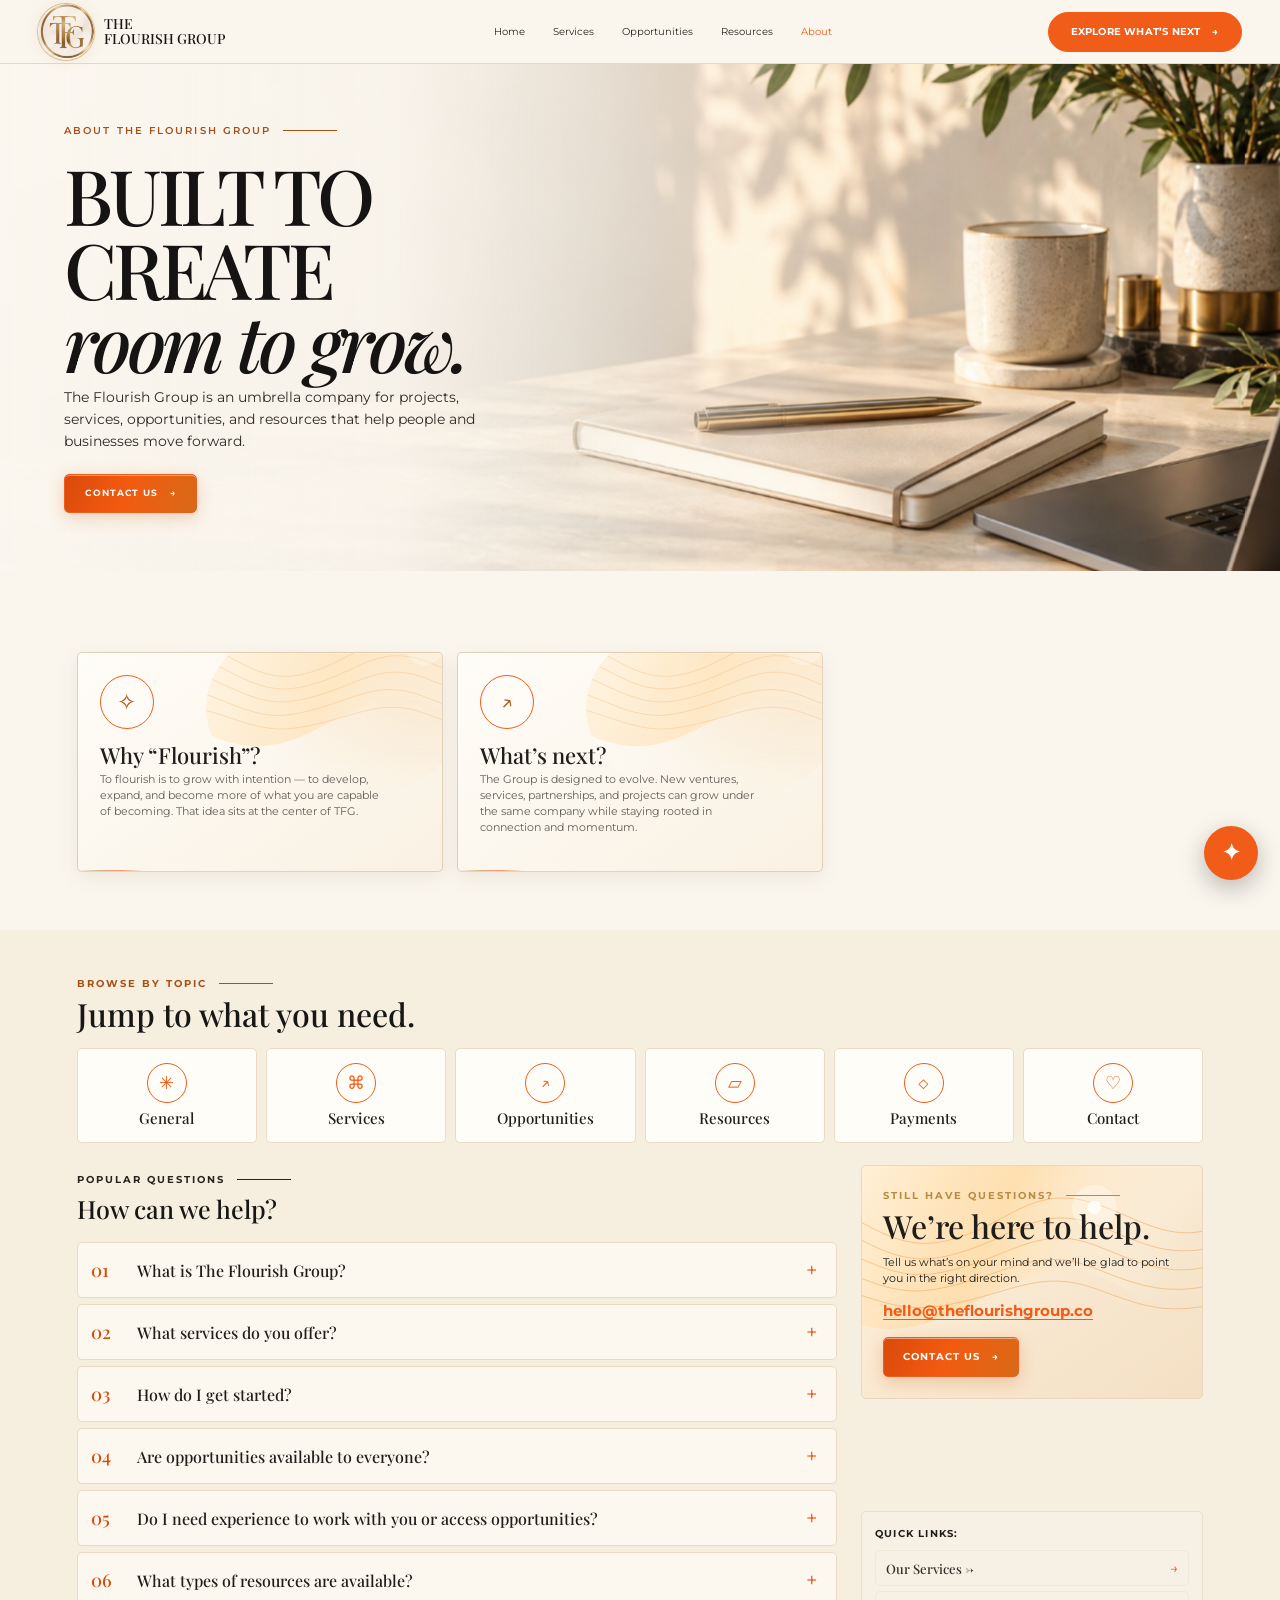
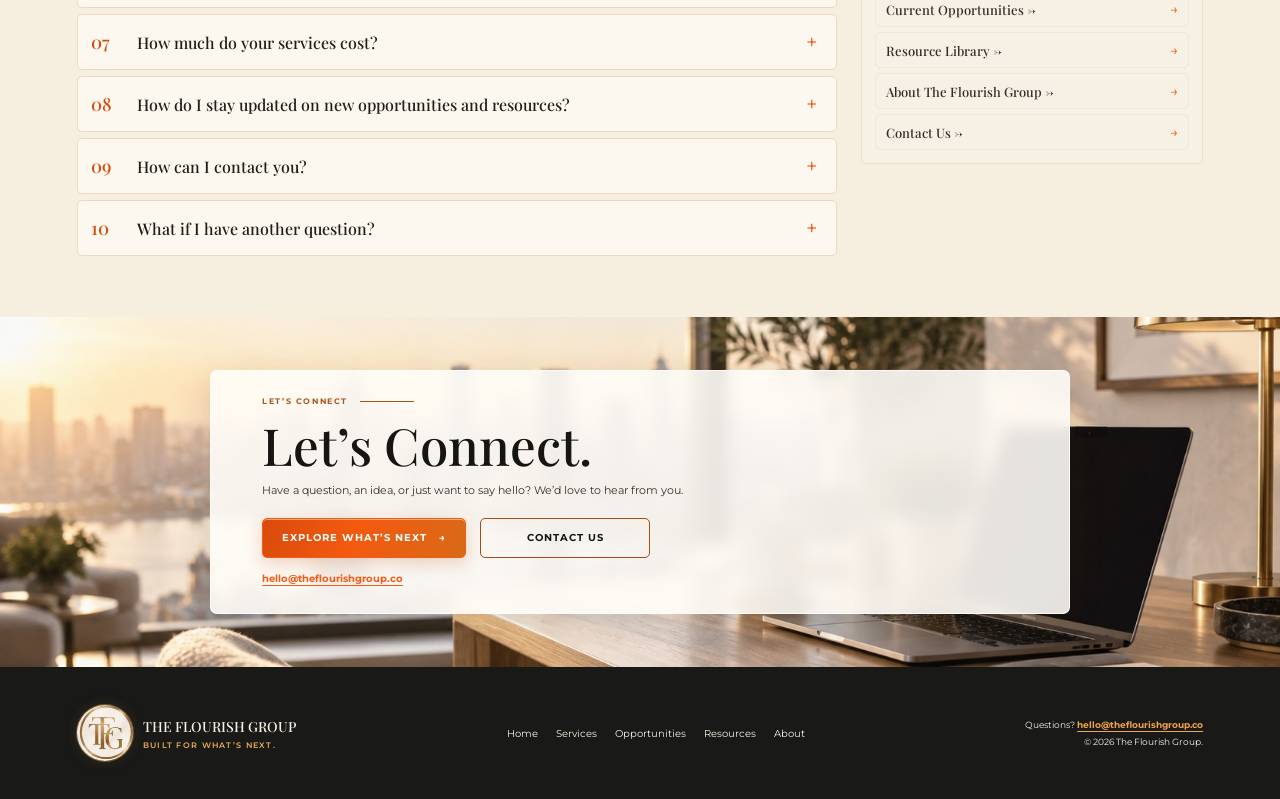
==== commit 8a521866: "Lighten shared ivory palette across pages" ====
--- a/about.html
+++ b/about.html
@@ -1,5 +1,5 @@
 <!doctype html>
-<html lang="en"><head><meta charset="utf-8"><meta name="viewport" content="width=device-width,initial-scale=1"><meta name="description" content="Learn about The Flourish Group and find answers to common questions."><title>About &amp; FAQs | The Flourish Group</title><link rel="stylesheet" href="styles.css?rev=ivory-champagne-20260925"></head><body>
+<html lang="en"><head><meta charset="utf-8"><meta name="viewport" content="width=device-width,initial-scale=1"><meta name="description" content="Learn about The Flourish Group and find answers to common questions."><title>About &amp; FAQs | The Flourish Group</title><link rel="stylesheet" href="styles.css?rev=light-ivory-20260925"></head><body>
 <header class="site-header"><a class="brand" href="index.html"><span class="brand-mark" aria-hidden="true"></span><span class="brand-name">THE<br>FLOURISH GROUP</span></a><button class="menu-toggle" aria-label="Open navigation" aria-expanded="false">☰</button><nav class="nav"><a href="index.html">Home</a><a href="services.html">Services</a><a href="opportunities.html">Opportunities</a><a href="resources.html">Resources</a><a class="active" href="about.html">About</a></nav><a class="nav-cta" href="opportunities.html">Explore what’s next <span>→</span></a></header>
 <main><section class="page-hero" data-parallax><div class="hero-copy"><div class="eyebrow">About The Flourish Group</div><h1>BUILT TO CREATE<br><em>room to grow.</em></h1><p class="hero-lede">The Flourish Group is an umbrella company for projects, services, opportunities, and resources that help people and businesses move forward.</p><a class="btn btn-primary" href="mailto:hello@theflourishgroup.co">Contact Us <span>→</span></a></div><div class="hero-image"><img src="assets/services-hero.jpg" alt="A welcoming, sunlit workspace" fetchpriority="high"></div></section><section class="content-section section-pad"><div class="category-grid"><article class="category-card"><span class="category-icon">✧</span><h3>Why “Flourish”?</h3><p>To flourish is to grow with intention — to develop, expand, and become more of what you are capable of becoming. That idea sits at the center of TFG.</p></article><article class="category-card"><span class="category-icon">↗</span><h3>What’s next?</h3><p>The Group is designed to evolve. New ventures, services, partnerships, and projects can grow under the same company while staying rooted in connection and momentum.</p></article></div></section><section class="content-section section-pad" id="questions"><div class="eyebrow">Browse by topic</div><h2 class="section-title">Jump to what you need.</h2><div class="faq-topic-grid"><a class="topic-card" href="#general"><span>✳</span><strong>General</strong></a><a class="topic-card" href="#services"><span>⌘</span><strong>Services</strong></a><a class="topic-card" href="#opportunities"><span>↗</span><strong>Opportunities</strong></a><a class="topic-card" href="#resources"><span>▱</span><strong>Resources</strong></a><a class="topic-card" href="#payments"><span>◇</span><strong>Payments</strong></a><a class="topic-card" href="#contact-faq"><span>♡</span><strong>Contact</strong></a></div>
 <div class="faq-layout"><div class="faq-main"><div class="eyebrow">Popular questions</div><h2 class="section-title">How can we help?</h2><div class="faq-list"><article class="faq-item" id="general"><button class="faq-question" aria-expanded="false"><span class="faq-number">01</span><strong>What is The Flourish Group?</strong><span class="faq-toggle">+</span></button><div class="faq-answer"><div><p>The Flourish Group connects people and businesses with thoughtful services, opportunities, and resources to support what comes next.</p></div></div></article>
--- a/styles.css
+++ b/styles.css
@@ -1,14 +1,14 @@
 @import url('https://fonts.googleapis.com/css2?family=Montserrat:wght@400;500;600;700&family=Playfair+Display:wght@500;600;700&display=swap');
-:root{--ivory:#f2e8d8;--paper:#efe3cd;--white:#faf2e2;--charcoal:#211f1c;--ink:#302c27;--muted:#716b63;--line:#ddc9a8;--gold:#b88b43;--champagne:#e4cfaa;--orange:#f15c18;--serif:'Playfair Display',Georgia,serif;--sans:'Montserrat',Arial,sans-serif;--shadow:0 20px 50px rgba(57,43,24,.09)}
+:root{--ivory:#f7f1e5;--paper:#f6efe1;--white:#fcf8ef;--charcoal:#211f1c;--ink:#302c27;--muted:#716b63;--line:#eadcc6;--gold:#b88b43;--champagne:#efdfc2;--orange:#f15c18;--serif:'Playfair Display',Georgia,serif;--sans:'Montserrat',Arial,sans-serif;--shadow:0 20px 50px rgba(57,43,24,.09)}
 *{box-sizing:border-box}html{scroll-behavior:smooth;scroll-padding-top:90px}body{margin:0;background:var(--paper);color:var(--ink);font:400 15px/1.7 var(--sans)}body.menu-open{overflow:hidden}a{color:inherit;text-decoration:none}img{display:block;max-width:100%}button{font:inherit}.section-pad{padding-inline:clamp(22px,6vw,96px)}.eyebrow{display:flex;align-items:center;gap:12px;text-transform:uppercase;letter-spacing:.2em;font-size:10px;font-weight:700;color:var(--gold)}.eyebrow:after{content:"";width:54px;height:1px;background:currentColor}.serif{font-family:var(--serif)}
 .site-header{height:86px;display:flex;align-items:center;gap:28px;padding:8px clamp(20px,5vw,72px);background:rgba(241,231,211,.97);border-bottom:1px solid rgba(184,139,67,.18);position:sticky;top:0;z-index:50;backdrop-filter:blur(12px)}.brand{display:flex;align-items:center;gap:12px;min-width:218px}.brand-mark{width:62px;height:62px;object-fit:contain}.brand-name{font:600 13px/1.05 var(--serif);letter-spacing:.04em}.nav{display:flex;justify-content:center;gap:clamp(14px,2.3vw,32px);flex:1}.nav a,.footer-nav a{font-size:10px;letter-spacing:.1em;text-transform:uppercase;color:#625c54;transition:color .25s}.nav a:hover,.nav a.active,.footer-nav a:hover{color:var(--orange)}.nav-cta,.btn{display:inline-flex;gap:12px;align-items:center;justify-content:center;padding:13px 19px;border:1px solid var(--gold);font-size:10px;line-height:1.2;letter-spacing:.1em;text-transform:uppercase;font-weight:700;transition:background .28s,color .28s,border-color .28s,transform .28s,box-shadow .28s}.nav-cta,.btn-primary{background:var(--orange);border-color:var(--orange);color:white}.nav-cta:hover,.btn-primary:hover{background:#c9470c;border-color:#c9470c;box-shadow:0 8px 22px rgba(232,90,18,.22);transform:translateY(-2px)}.btn:not(.btn-primary):hover{background:var(--charcoal);border-color:var(--charcoal);color:white;transform:translateY(-2px)}.btn span,.nav-cta span,.text-link span{display:inline-block;transition:transform .25s}.btn:hover span,.nav-cta:hover span,.text-link:hover span{transform:translateX(4px)}.menu-toggle{display:none;border:1px solid var(--line);background:transparent;color:var(--ink);width:42px;height:42px;font-size:20px}
 .hero{min-height:min(680px,calc(100vh - 86px));display:grid;grid-template-columns:1.02fr .98fr;position:relative;overflow:hidden;background:var(--ivory)}.hero-copy{align-self:center;padding:clamp(54px,8vw,112px) 28px clamp(54px,8vw,112px) clamp(24px,8vw,124px);position:relative;z-index:2}.hero h1{font:500 clamp(62px,8vw,112px)/.9 var(--serif);letter-spacing:-.045em;margin:27px 0 20px;color:var(--charcoal)}.hero h1 em,.page-title em,.statement h2 em{font-style:normal;color:var(--gold)}.hero-lede{max-width:510px;color:#5f584f;font-size:15px;line-height:1.8;margin:0 0 28px}.hero-actions{display:flex;gap:10px;flex-wrap:wrap}.hero-image{min-height:460px;position:relative;overflow:hidden;background:linear-gradient(135deg,#ead8b5,#b88b43);transform:scale(1.02);will-change:transform}.hero-image img{position:absolute;inset:0;width:100%;height:100%;object-fit:cover;object-position:center}.hero[data-parallax] .hero-image{transition:transform .15s linear}.page-hero{min-height:490px;display:grid;grid-template-columns:1fr .85fr;align-items:center;position:relative;overflow:hidden;background:var(--ivory)}.page-hero .hero-copy{padding-block:80px}.page-hero .hero-image{min-height:490px}.page-hero h1{font:500 clamp(55px,7vw,92px)/.98 var(--serif);letter-spacing:-.045em}.page-hero .hero-lede{max-width:540px}
 .pillars{display:grid;grid-template-columns:repeat(3,1fr);gap:22px;padding-top:28px;padding-bottom:64px}.pillar-card{background:var(--white);border:1px solid var(--line);box-shadow:0 5px 22px rgba(50,40,25,.05);overflow:hidden;transition:transform .35s,box-shadow .35s}.pillar-card:hover{transform:translateY(-6px);box-shadow:var(--shadow)}.pillar-visual{height:230px;overflow:hidden;background:var(--champagne)}.pillar-image{width:100%;height:100%;object-fit:cover;transition:transform .8s cubic-bezier(.2,.7,.2,1)}.pillar-card:hover .pillar-image{transform:scale(1.055)}.pillar-body{padding:0 25px 27px;position:relative}.pillar-icon{width:58px;height:58px;border-radius:50%;background:var(--white);border:1px solid var(--gold);display:grid;place-items:center;margin-top:-29px;position:relative;font-size:22px;color:var(--orange);box-shadow:0 4px 12px rgba(0,0,0,.08);transition:transform .3s}.pillar-card:hover .pillar-icon{transform:rotate(-8deg) scale(1.06)}.pillar-card h2{font:500 30px/1.2 var(--serif);margin:12px 0 8px}.pillar-card p{font-size:12px;line-height:1.75;color:var(--muted);margin:0 0 17px}.text-link{font-size:10px;letter-spacing:.12em;text-transform:uppercase;color:var(--orange);font-weight:700}.statement{min-height:380px;background:linear-gradient(90deg,rgba(27,26,23,.94),rgba(27,26,23,.7) 52%,rgba(27,26,23,.16)),url('assets/home-hero.jpg') center/cover;color:white;display:flex;align-items:center;padding-block:72px}.statement-inner{max-width:760px}.statement h2{font:500 clamp(40px,5vw,68px)/1.02 var(--serif);margin:20px 0}.statement p{font-size:14px;max-width:610px;color:#eee8de;margin:0 0 20px}.btn-outline-light{border-color:#caa96c;color:#fff;background:transparent}
 .content-section{padding-block:76px;background-color:var(--ivory)}.section-heading{display:flex;align-items:end;justify-content:space-between;gap:24px;margin-bottom:28px}.section-heading h2,.section-title{font:500 clamp(34px,4vw,48px)/1.1 var(--serif);margin:10px 0 0;color:var(--charcoal)}.section-heading>a{font-size:10px;letter-spacing:.1em;text-transform:uppercase;color:var(--orange);font-weight:700}.feature-grid,.resource-grid{display:grid;grid-template-columns:repeat(4,1fr);gap:16px}.feature-card,.resource-card{background:var(--white);border:1px solid var(--line);overflow:hidden;transition:transform .3s,box-shadow .3s}.feature-card:hover,.resource-card:hover{transform:translateY(-4px);box-shadow:var(--shadow)}.feature-card img,.resource-card img{width:100%;height:164px;object-fit:cover;transition:transform .5s}.feature-card:hover img,.resource-card:hover img{transform:scale(1.04)}.feature-image,.resource-image{overflow:hidden}.feature-body,.resource-body{padding:19px}.feature-body small,.resource-body small{font-size:9px;letter-spacing:.14em;color:var(--orange);text-transform:uppercase;font-weight:700}.feature-body h3,.resource-body h3{font:500 23px/1.2 var(--serif);margin:7px 0}.feature-body p,.resource-body p{font-size:11px;line-height:1.65;color:var(--muted);margin:0 0 15px}.feature-body a,.resource-body a{font-size:9px;letter-spacing:.12em;text-transform:uppercase;color:var(--orange);font-weight:700}
 .growth{display:grid;grid-template-columns:1fr 1fr;gap:40px;align-items:center;background:linear-gradient(115deg,#f0e1c7,#ead1a6);padding-block:62px}.growth h2{font:500 clamp(34px,4vw,48px)/1.1 var(--serif);margin:8px 0}.growth p{font-size:13px;max-width:450px}.growth .btn{margin-top:8px}.site-footer{background:#191917;color:#eee5d7;padding:38px clamp(22px,6vw,96px);display:grid;grid-template-columns:1.1fr 1.3fr 1fr;align-items:center;gap:28px}.footer-brand{display:flex;align-items:center;gap:10px;font:500 14px var(--serif)}.footer-brand img{width:48px;height:48px;object-fit:contain}.footer-brand small{display:block;font:600 8px var(--sans);letter-spacing:.16em;color:var(--gold);margin-top:4px}.footer-nav{display:flex;gap:18px;justify-content:center;flex-wrap:wrap}.footer-nav a,.footer-meta{font-size:9px;color:#bcb5a9}.footer-meta{text-align:right;line-height:1.9}.contact-email{color:var(--orange);font-weight:700;text-decoration:underline;text-underline-offset:3px}
-.page-main{padding-block:74px 90px}.page-title{font:500 clamp(52px,7vw,90px)/.98 var(--serif);margin:20px 0 14px;letter-spacing:-.035em;color:var(--charcoal)}.page-lede{font-size:15px;line-height:1.8;max-width:700px;color:var(--muted)}.section-intro{max-width:720px;margin-bottom:30px}.approach{background:#f1e8d8;padding-block:72px}.steps{display:grid;grid-template-columns:repeat(4,1fr);gap:12px;margin-top:34px}.step{padding:25px 22px;border-top:1px solid var(--gold);background:rgba(255,253,249,.55)}.step-no{font:500 28px var(--serif);color:var(--orange)}.step h3{font:500 22px var(--serif);margin:9px 0}.step p{font-size:11px;color:var(--muted);margin:0}.category-grid{display:grid;grid-template-columns:repeat(3,1fr);gap:18px;margin-top:34px}.category-card{min-height:230px;padding:27px;background:linear-gradient(145deg,#faf2e2,#f6eddf);border:1px solid var(--line);position:relative;overflow:hidden;isolation:isolate;transition:transform .35s,box-shadow .35s}.category-card:before{content:"";position:absolute;z-index:-1;width:210px;height:210px;right:-90px;top:-100px;border-radius:50%;background:radial-gradient(circle,rgba(232,90,18,.17),rgba(184,139,67,.08) 44%,transparent 70%);transition:transform .5s}.category-card:after{content:"";position:absolute;left:0;right:0;bottom:0;height:2px;background:linear-gradient(90deg,transparent,var(--gold),var(--orange),transparent);transform:scaleX(.18);transform-origin:left;transition:transform .4s}.category-card:hover{transform:translateY(-5px);box-shadow:0 18px 38px rgba(65,46,18,.1)}.category-card:hover:before{transform:scale(1.45)}.category-card:hover:after{transform:scaleX(1)}.category-icon{font-size:25px;color:var(--orange);display:inline-block;transition:transform .35s}.category-card:hover .category-icon{transform:translateY(-4px) rotate(-5deg)}.category-card h3{font:500 25px/1.2 var(--serif);margin:18px 0 8px}.category-card p{font-size:12px;color:var(--muted);margin:0 0 17px;max-width:350px}.cta-band{background:var(--charcoal);color:white;padding:56px clamp(22px,6vw,96px);display:flex;align-items:center;justify-content:space-between;gap:30px}.cta-band h2{font:500 clamp(34px,4vw,48px)/1.1 var(--serif);margin:8px 0}.cta-band p{color:#ddd4c7;font-size:13px;max-width:520px}.carousel-controls{display:flex;gap:8px}.carousel-controls button,.back-top{width:42px;height:42px;border:1px solid var(--gold);background:transparent;color:var(--ink);cursor:pointer;transition:background .2s,color .2s}.carousel-controls button:hover,.back-top:hover{background:var(--orange);color:#fff}.carousel-track{display:flex;overflow:auto;scroll-snap-type:x mandatory;gap:16px;padding:2px 1px 20px;scrollbar-width:thin}.carousel-track>*{scroll-snap-align:start;flex:0 0 min(280px,82vw)}
-.stats{display:grid;grid-template-columns:repeat(3,1fr);gap:12px;padding-block:45px;background:#e9dcc3}.stat{text-align:center;border-right:1px solid var(--line)}.stat:last-child{border:0}.stat strong{font:500 40px var(--serif);color:var(--orange);display:block}.stat span{font-size:9px;text-transform:uppercase;letter-spacing:.14em;color:var(--muted)}.testimonial-shell{position:relative;isolation:isolate;overflow:hidden;background:#24221f;color:#fff;padding:70px clamp(22px,6vw,96px)}.testimonial-shell:before{content:"";position:absolute;inset:0;z-index:-2;background-position:center;background-size:cover;opacity:.5}.testimonial-shell:after{content:"";position:absolute;inset:0;z-index:-1;background:linear-gradient(90deg,rgba(25,23,20,.9),rgba(25,23,20,.55),rgba(25,23,20,.78))}.testimonial-shell>*{position:relative}.testimonial-shell .eyebrow,.testimonial-shell .section-title{color:#fff}.testimonial-shell .section-title{color:#fff}.testimonial-card{max-width:840px;margin:32px auto 10px;text-align:center}.testimonial-mark{font:600 64px/.8 var(--serif);color:var(--gold)}.testimonial-card blockquote{font:500 clamp(23px,3vw,34px)/1.45 var(--serif);margin:12px 0 18px}.testimonial-card p{font-size:11px;color:#d5cfc4}.carousel-dots{display:flex;justify-content:center;gap:8px;margin-top:22px}.carousel-dots button{border:0;border-radius:50%;width:7px;height:7px;padding:0;background:#777}.carousel-dots button[aria-current=true]{background:var(--orange);width:22px;border-radius:99px}
-.faq-topic-grid{display:grid;grid-template-columns:repeat(3,1fr);gap:13px;margin:30px 0 65px}.topic-card{padding:20px;border:1px solid var(--line);background:var(--white);display:flex;align-items:center;gap:14px;transition:border-color .2s,transform .2s}.topic-card:hover{border-color:var(--gold);transform:translateY(-3px)}.topic-card span{font-size:20px;color:var(--orange)}.topic-card strong{font:500 19px var(--serif)}.faq-list{border-top:1px solid var(--line);margin-top:25px}.faq-item{border-bottom:1px solid var(--line)}.faq-question{width:100%;display:grid;grid-template-columns:48px 1fr 28px;gap:12px;align-items:center;text-align:left;padding:22px 4px;border:0;background:transparent;color:var(--ink);cursor:pointer}.faq-number{font:500 22px var(--serif);color:var(--gold)}.faq-question strong{font:500 21px var(--serif)}.faq-toggle{font-size:24px;color:var(--orange);text-align:center;transition:transform .25s}.faq-question[aria-expanded=true] .faq-toggle{transform:rotate(45deg)}.faq-answer{display:grid;grid-template-rows:0fr;transition:grid-template-rows .35s ease}.faq-answer>div{overflow:hidden}.faq-answer p{max-width:760px;margin:0 0 22px 64px;color:var(--muted);font-size:13px}.faq-item.is-open .faq-answer{grid-template-rows:1fr}.help-panel{display:grid;grid-template-columns:1fr auto;align-items:center;gap:20px;padding:36px;background:linear-gradient(110deg,#efe3ce,#eee1c9);margin-top:58px}.help-panel h2{font:500 32px var(--serif);margin:5px 0}.quick-links{display:flex;flex-wrap:wrap;gap:10px 22px;margin-top:22px}.quick-links a{font-size:11px;color:var(--orange);font-weight:700}
+.page-main{padding-block:74px 90px}.page-title{font:500 clamp(52px,7vw,90px)/.98 var(--serif);margin:20px 0 14px;letter-spacing:-.035em;color:var(--charcoal)}.page-lede{font-size:15px;line-height:1.8;max-width:700px;color:var(--muted)}.section-intro{max-width:720px;margin-bottom:30px}.approach{background:#f1e8d8;padding-block:72px}.steps{display:grid;grid-template-columns:repeat(4,1fr);gap:12px;margin-top:34px}.step{padding:25px 22px;border-top:1px solid var(--gold);background:rgba(255,253,249,.55)}.step-no{font:500 28px var(--serif);color:var(--orange)}.step h3{font:500 22px var(--serif);margin:9px 0}.step p{font-size:11px;color:var(--muted);margin:0}.category-grid{display:grid;grid-template-columns:repeat(3,1fr);gap:18px;margin-top:34px}.category-card{min-height:230px;padding:27px;background:linear-gradient(145deg,#fcf8ef,#fbf6ea);border:1px solid var(--line);position:relative;overflow:hidden;isolation:isolate;transition:transform .35s,box-shadow .35s}.category-card:before{content:"";position:absolute;z-index:-1;width:210px;height:210px;right:-90px;top:-100px;border-radius:50%;background:radial-gradient(circle,rgba(232,90,18,.17),rgba(184,139,67,.08) 44%,transparent 70%);transition:transform .5s}.category-card:after{content:"";position:absolute;left:0;right:0;bottom:0;height:2px;background:linear-gradient(90deg,transparent,var(--gold),var(--orange),transparent);transform:scaleX(.18);transform-origin:left;transition:transform .4s}.category-card:hover{transform:translateY(-5px);box-shadow:0 18px 38px rgba(65,46,18,.1)}.category-card:hover:before{transform:scale(1.45)}.category-card:hover:after{transform:scaleX(1)}.category-icon{font-size:25px;color:var(--orange);display:inline-block;transition:transform .35s}.category-card:hover .category-icon{transform:translateY(-4px) rotate(-5deg)}.category-card h3{font:500 25px/1.2 var(--serif);margin:18px 0 8px}.category-card p{font-size:12px;color:var(--muted);margin:0 0 17px;max-width:350px}.cta-band{background:var(--charcoal);color:white;padding:56px clamp(22px,6vw,96px);display:flex;align-items:center;justify-content:space-between;gap:30px}.cta-band h2{font:500 clamp(34px,4vw,48px)/1.1 var(--serif);margin:8px 0}.cta-band p{color:#ddd4c7;font-size:13px;max-width:520px}.carousel-controls{display:flex;gap:8px}.carousel-controls button,.back-top{width:42px;height:42px;border:1px solid var(--gold);background:transparent;color:var(--ink);cursor:pointer;transition:background .2s,color .2s}.carousel-controls button:hover,.back-top:hover{background:var(--orange);color:#fff}.carousel-track{display:flex;overflow:auto;scroll-snap-type:x mandatory;gap:16px;padding:2px 1px 20px;scrollbar-width:thin}.carousel-track>*{scroll-snap-align:start;flex:0 0 min(280px,82vw)}
+.stats{display:grid;grid-template-columns:repeat(3,1fr);gap:12px;padding-block:45px;background:#f3e8d3}.stat{text-align:center;border-right:1px solid var(--line)}.stat:last-child{border:0}.stat strong{font:500 40px var(--serif);color:var(--orange);display:block}.stat span{font-size:9px;text-transform:uppercase;letter-spacing:.14em;color:var(--muted)}.testimonial-shell{position:relative;isolation:isolate;overflow:hidden;background:#24221f;color:#fff;padding:70px clamp(22px,6vw,96px)}.testimonial-shell:before{content:"";position:absolute;inset:0;z-index:-2;background-position:center;background-size:cover;opacity:.5}.testimonial-shell:after{content:"";position:absolute;inset:0;z-index:-1;background:linear-gradient(90deg,rgba(25,23,20,.9),rgba(25,23,20,.55),rgba(25,23,20,.78))}.testimonial-shell>*{position:relative}.testimonial-shell .eyebrow,.testimonial-shell .section-title{color:#fff}.testimonial-shell .section-title{color:#fff}.testimonial-card{max-width:840px;margin:32px auto 10px;text-align:center}.testimonial-mark{font:600 64px/.8 var(--serif);color:var(--gold)}.testimonial-card blockquote{font:500 clamp(23px,3vw,34px)/1.45 var(--serif);margin:12px 0 18px}.testimonial-card p{font-size:11px;color:#d5cfc4}.carousel-dots{display:flex;justify-content:center;gap:8px;margin-top:22px}.carousel-dots button{border:0;border-radius:50%;width:7px;height:7px;padding:0;background:#777}.carousel-dots button[aria-current=true]{background:var(--orange);width:22px;border-radius:99px}
+.faq-topic-grid{display:grid;grid-template-columns:repeat(3,1fr);gap:13px;margin:30px 0 65px}.topic-card{padding:20px;border:1px solid var(--line);background:var(--white);display:flex;align-items:center;gap:14px;transition:border-color .2s,transform .2s}.topic-card:hover{border-color:var(--gold);transform:translateY(-3px)}.topic-card span{font-size:20px;color:var(--orange)}.topic-card strong{font:500 19px var(--serif)}.faq-list{border-top:1px solid var(--line);margin-top:25px}.faq-item{border-bottom:1px solid var(--line)}.faq-question{width:100%;display:grid;grid-template-columns:48px 1fr 28px;gap:12px;align-items:center;text-align:left;padding:22px 4px;border:0;background:transparent;color:var(--ink);cursor:pointer}.faq-number{font:500 22px var(--serif);color:var(--gold)}.faq-question strong{font:500 21px var(--serif)}.faq-toggle{font-size:24px;color:var(--orange);text-align:center;transition:transform .25s}.faq-question[aria-expanded=true] .faq-toggle{transform:rotate(45deg)}.faq-answer{display:grid;grid-template-rows:0fr;transition:grid-template-rows .35s ease}.faq-answer>div{overflow:hidden}.faq-answer p{max-width:760px;margin:0 0 22px 64px;color:var(--muted);font-size:13px}.faq-item.is-open .faq-answer{grid-template-rows:1fr}.help-panel{display:grid;grid-template-columns:1fr auto;align-items:center;gap:20px;padding:36px;background:linear-gradient(110deg,#f4ead8,#f6efdf);margin-top:58px}.help-panel h2{font:500 32px var(--serif);margin:5px 0}.quick-links{display:flex;flex-wrap:wrap;gap:10px 22px;margin-top:22px}.quick-links a{font-size:11px;color:var(--orange);font-weight:700}
 .reveal{opacity:0;transform:translateY(22px);transition:opacity .7s ease,transform .7s ease}.reveal.is-visible{opacity:1;transform:none}.back-top{position:fixed;right:92px;bottom:22px;z-index:30;background:var(--paper);box-shadow:0 4px 18px rgba(0,0,0,.12);opacity:0;pointer-events:none;transform:translateY(8px);transition:opacity .2s,transform .2s}.back-top.is-visible{opacity:1;pointer-events:auto;transform:none}.concierge-trigger{position:fixed;right:22px;bottom:22px;z-index:29;border:0;border-radius:50%;width:60px;height:60px;padding:0;background:var(--orange);color:#fff;box-shadow:0 8px 24px rgba(24,23,21,.28);font:700 9px var(--sans);cursor:pointer}.concierge-trigger:before{content:"✦";font-size:23px;line-height:1}.concierge-trigger{font-size:0}.concierge-trigger:focus-visible{outline:3px solid var(--gold);outline-offset:3px}.concierge-panel{display:none;position:fixed;right:22px;bottom:78px;z-index:60;width:min(370px,calc(100vw - 32px));max-height:74vh;overflow:auto;background:var(--paper);color:var(--ink);border:1px solid var(--line);box-shadow:0 18px 50px rgba(24,23,21,.28)}.concierge-panel.is-open{display:block}.concierge-head{position:relative;background:var(--charcoal);color:var(--white);padding:22px 54px 18px 22px}.concierge-head strong{font:600 11px var(--sans);letter-spacing:.12em}.concierge-head p{margin:9px 0 0;color:var(--ivory);font:500 20px/1.25 var(--serif)}.concierge-close{position:absolute;top:12px;right:14px;border:0;background:transparent;color:#fff;font-size:26px;cursor:pointer}.concierge-body{padding:18px}.concierge-choices{display:flex;flex-wrap:wrap;gap:8px}.concierge-choice{border:1px solid var(--gold);background:transparent;padding:9px 12px;font-size:10px;cursor:pointer}.concierge-answer{margin-top:14px;font-size:12px}.concierge-answer a{color:var(--orange);font-weight:700}.concierge-foot{font-size:9px;color:var(--muted);padding:0 18px 18px}
 @media(max-width:980px){.site-header{gap:14px}.brand{min-width:180px}.nav{gap:14px}.nav a{font-size:9px}.nav-cta{padding:12px;font-size:9px}.pillars{gap:14px}.steps{grid-template-columns:repeat(2,1fr)}.category-grid{grid-template-columns:repeat(2,1fr)}.feature-grid,.resource-grid{grid-template-columns:repeat(2,1fr)}.site-footer{grid-template-columns:1fr 1fr}.footer-meta{text-align:left;grid-column:1/-1}}
 @media(max-width:720px){.site-header{height:72px;gap:10px;padding-inline:15px}.brand{min-width:0;gap:8px}.brand-mark{width:48px;height:48px}.brand-name{font-size:11px}.menu-toggle{display:block;margin-left:auto;order:3}.nav{display:none;position:absolute;top:71px;left:0;right:0;background:var(--paper);border-bottom:1px solid var(--line);padding:16px 22px 22px;box-shadow:0 15px 20px rgba(0,0,0,.08);flex-direction:column;align-items:flex-start;gap:16px}.nav.open{display:flex}.nav a{font-size:11px}.nav-cta{display:none}.hero,.page-hero{grid-template-columns:1fr}.hero-copy,.page-hero .hero-copy{padding:50px 24px 42px}.hero h1{font-size:clamp(62px,16vw,88px)}.hero-image,.page-hero .hero-image{min-height:280px}.pillars{grid-template-columns:1fr;padding-bottom:42px}.pillar-visual{height:220px}.statement{padding-block:55px}.content-section{padding-block:52px}.section-heading{align-items:start;flex-direction:column}.section-heading h2,.section-title{font-size:36px}.growth{grid-template-columns:1fr;gap:10px;padding-block:46px}.site-footer{grid-template-columns:1fr;gap:22px}.footer-nav{justify-content:flex-start}.footer-meta{grid-column:auto}.category-grid,.faq-topic-grid{grid-template-columns:1fr}.page-main{padding-block:52px}.steps{grid-template-columns:1fr 1fr}.cta-band{align-items:flex-start;flex-direction:column;padding-block:42px}.help-panel{grid-template-columns:1fr;padding:25px}.faq-question{grid-template-columns:36px 1fr 24px}.faq-question strong{font-size:18px}.faq-answer p{margin-left:48px}.testimonial-shell{padding-block:52px}.back-top{right:76px;bottom:14px}.concierge-trigger{right:14px;bottom:14px;width:54px;height:54px}}
@@ -22,7 +22,7 @@
 body[data-page="about"] .testimonial-shell:before{background-image:url("assets/services-hero.jpg")}
 
 /* Approved Flourish Group visual system: editorial, warm, image-led. */
-:root{--ivory:#f2e8d8;--paper:#efe3cd;--white:#f8efdd;--charcoal:#171716;--ink:#201e1b;--muted:#625d57;--line:#ddc9a8;--gold:#b88b43;--champagne:#e4cfaa;--orange:#f15c18;--serif:'Playfair Display',Georgia,serif;--sans:'Montserrat',Arial,sans-serif}
+:root{--ivory:#f7f1e5;--paper:#f6efe1;--white:#fcf8ef;--charcoal:#171716;--ink:#201e1b;--muted:#625d57;--line:#eadcc6;--gold:#b88b43;--champagne:#efdfc2;--orange:#f15c18;--serif:'Playfair Display',Georgia,serif;--sans:'Montserrat',Arial,sans-serif}
 html{scroll-padding-top:74px}
 .site-header{height:64px;padding:6px clamp(18px,3vw,50px);gap:clamp(18px,3vw,48px);background:rgba(255,253,249,.96);border-bottom-color:rgba(190,120,44,.18)}
 .brand{min-width:240px;gap:10px}.brand-mark{width:48px;height:48px}.brand-name{font-size:14px;line-height:1.02;letter-spacing:0;font-weight:500;color:#171615}
@@ -38,10 +38,10 @@
 .content-section{padding-block:58px}.section-intro{margin-bottom:22px}.section-heading{margin-bottom:18px}.section-heading h2,.section-title{font-size:clamp(30px,3.1vw,42px)}.section-heading .eyebrow{margin-bottom:4px}.section-heading>a{white-space:nowrap}
 .feature-grid{grid-template-columns:repeat(4,1fr);gap:13px}.feature-card{border-radius:5px}.feature-card img{height:144px}.feature-body{padding:14px}.feature-body h3{font-size:21px}.feature-body p{font-size:10px;margin-bottom:9px}.feature-body a{font-size:9px}
 .category-section{padding-top:43px;padding-bottom:52px}.category-section .section-intro{max-width:none;display:grid;grid-template-columns:auto 1fr auto;align-items:center;column-gap:20px;margin-bottom:16px}.category-section .section-intro .eyebrow{grid-column:1;white-space:nowrap}.category-section .section-intro .eyebrow:after{width:clamp(24px,4vw,70px)}.category-section .section-intro .section-title,.category-section .section-intro h2{grid-column:1;grid-row:2;margin-top:5px;font-size:31px}.category-section .section-intro .page-lede{grid-column:3;grid-row:1/3;text-align:right;margin:0;font-size:9px;letter-spacing:.11em;text-transform:uppercase;color:#a9571b}.category-grid{gap:14px;margin-top:23px}.category-card{min-height:220px;border-radius:5px;border-color:#eee2d2;background:linear-gradient(145deg,rgba(255,253,249,.98),rgba(255,250,241,.96));box-shadow:0 5px 13px rgba(94,59,20,.05);padding:22px 22px 20px}.category-card:before{width:260px;height:190px;right:-24px;top:-40px;opacity:.42;background:url('assets/card-waves.svg') center/cover no-repeat,radial-gradient(circle at 80% 10%,rgba(236,119,31,.2),transparent 65%)}.category-card:after{height:1px;opacity:.6}.category-icon{width:54px;height:54px;border:1px solid var(--orange);border-radius:50%;display:grid;place-items:center;background:rgba(255,253,249,.8);font-size:23px;line-height:1;color:#ad571a}.category-card h3{font-size:22px;margin:13px 0 4px}.category-card p{font-size:11px;line-height:1.43;margin:0 0 10px;max-width:280px}.category-card .text-link{font-size:9px}.service-categories .category-grid{grid-template-columns:repeat(3,minmax(0,1fr))}.opportunity-categories .category-grid,.resource-categories .category-grid{grid-template-columns:repeat(3,minmax(0,1fr))}
-.approach{padding-block:39px 43px;background:#f2e8d8}.approach>.eyebrow{color:#24211e}.approach>.section-title{display:none}.steps{grid-template-columns:repeat(4,minmax(0,1fr));gap:12px;margin-top:18px;position:relative}.step{background:transparent;border:0;text-align:center;padding:8px 15px 0;position:relative}.step:not(:last-child):after{content:"→";position:absolute;right:-16px;top:6px;color:var(--orange);font-size:19px}.step-no{display:grid;place-items:center;width:38px;height:38px;margin:0 auto 7px;border-radius:50%;color:#fff;background:linear-gradient(145deg,#dd7332,#ad4219);border:3px solid #f2d6b2;box-shadow:0 0 0 5px rgba(239,211,171,.38);font:500 18px var(--serif)}.step h3{font:500 19px/1.2 var(--serif);margin:7px 0 3px}.step p{font-size:9px;line-height:1.4;max-width:180px;margin:0 auto;color:#3b3732}
-.featured-section{padding-top:33px;padding-bottom:42px}.featured-section .section-heading h2{font-size:31px}.featured-opportunity-grid{display:grid;grid-template-columns:repeat(4,1fr);gap:12px}.featured-opportunity{display:grid;grid-template-columns:38px 1fr 26px;gap:10px;align-items:center;min-height:80px;padding:12px;border:1px solid #eee4d8;border-radius:5px;background:#f1e5ce;box-shadow:0 4px 13px rgba(67,43,19,.06)}.featured-opportunity .category-icon{width:36px;height:36px;border:0;background:transparent;font-size:24px}.featured-opportunity h3{font:500 15px/1.2 var(--serif);margin:0 0 3px}.featured-opportunity p{font-size:9px;line-height:1.35;margin:0;color:var(--muted)}.featured-opportunity> a{display:grid;place-items:center;width:25px;height:25px;border-radius:50%;background:#f8ead5;color:#df6a25;font-size:15px}.featured-section>.page-lede{font-size:10px;margin:11px 0 0}
-.resource-carousel{display:grid;grid-template-columns:repeat(4,minmax(0,1fr));gap:14px}.resource-feature-card{min-width:0;border:1px solid #eee4d8;border-radius:5px;overflow:hidden;background:#f1e5ce;box-shadow:0 5px 14px rgba(67,43,19,.06);scroll-snap-align:start}.resource-feature-image{height:130px;overflow:hidden;background:#e8d9c4}.resource-feature-image img{width:100%;height:100%;object-fit:cover;transition:transform .6s}.resource-feature-card:hover img{transform:scale(1.05)}.resource-feature-copy{padding:12px}.resource-feature-copy h3{font:500 17px/1.2 var(--serif);margin:0 0 4px}.resource-feature-copy p{font-size:10px;line-height:1.4;margin:0 0 7px;color:var(--muted)}.resource-feature-copy .text-link{font-size:8px}
-.proof-section{display:grid;grid-template-columns:1.05fr 1fr;gap:0;padding-top:0;padding-bottom:0;background:#f1e5ce}.proof-section .stats{align-self:stretch;display:grid;grid-template-columns:repeat(3,1fr);gap:0;padding:25px 10px;background:#f1e5ce}.proof-section .stat{display:flex;flex-direction:column;align-items:center;justify-content:center;padding:8px 12px;border-right:1px solid #ead7be}.proof-section .stat strong{font-size:31px;color:#b86b21}.proof-section .stat span{font-size:9px;line-height:1.4;letter-spacing:.08em}.proof-section .testimonial-shell{padding:24px clamp(22px,3vw,46px);display:flex;flex-direction:column;justify-content:center;min-height:200px}.proof-section .testimonial-shell:after{background:linear-gradient(90deg,rgba(255,253,249,.95),rgba(255,253,249,.82))}.proof-section .testimonial-shell .eyebrow,.proof-section .testimonial-shell .section-title{color:#24211e}.proof-section .testimonial-shell .eyebrow{font-size:8px}.proof-section .testimonial-shell .section-title{font-size:21px;margin:4px 0}.proof-section .testimonial-card{margin:6px auto 0;max-width:540px}.proof-section .testimonial-mark{display:none}.proof-section .testimonial-card blockquote{font:italic 500 15px/1.45 var(--serif);margin:4px 0 6px;color:#27231f}.proof-section .testimonial-card p{font-size:8px;color:#755333;margin:0}.proof-section .carousel-dots{justify-content:flex-start;margin-top:7px}.proof-section .carousel-dots button{background:#cdbca7}.proof-section .carousel-dots button[aria-current=true]{background:var(--orange)}
+.approach{padding-block:39px 43px;background:#f7f1e5}.approach>.eyebrow{color:#24211e}.approach>.section-title{display:none}.steps{grid-template-columns:repeat(4,minmax(0,1fr));gap:12px;margin-top:18px;position:relative}.step{background:transparent;border:0;text-align:center;padding:8px 15px 0;position:relative}.step:not(:last-child):after{content:"→";position:absolute;right:-16px;top:6px;color:var(--orange);font-size:19px}.step-no{display:grid;place-items:center;width:38px;height:38px;margin:0 auto 7px;border-radius:50%;color:#fff;background:linear-gradient(145deg,#dd7332,#ad4219);border:3px solid #f2d6b2;box-shadow:0 0 0 5px rgba(239,211,171,.38);font:500 18px var(--serif)}.step h3{font:500 19px/1.2 var(--serif);margin:7px 0 3px}.step p{font-size:9px;line-height:1.4;max-width:180px;margin:0 auto;color:#3b3732}
+.featured-section{padding-top:33px;padding-bottom:42px}.featured-section .section-heading h2{font-size:31px}.featured-opportunity-grid{display:grid;grid-template-columns:repeat(4,1fr);gap:12px}.featured-opportunity{display:grid;grid-template-columns:38px 1fr 26px;gap:10px;align-items:center;min-height:80px;padding:12px;border:1px solid #eee4d8;border-radius:5px;background:#f7f1e5;box-shadow:0 4px 13px rgba(67,43,19,.06)}.featured-opportunity .category-icon{width:36px;height:36px;border:0;background:transparent;font-size:24px}.featured-opportunity h3{font:500 15px/1.2 var(--serif);margin:0 0 3px}.featured-opportunity p{font-size:9px;line-height:1.35;margin:0;color:var(--muted)}.featured-opportunity> a{display:grid;place-items:center;width:25px;height:25px;border-radius:50%;background:#f8ead5;color:#df6a25;font-size:15px}.featured-section>.page-lede{font-size:10px;margin:11px 0 0}
+.resource-carousel{display:grid;grid-template-columns:repeat(4,minmax(0,1fr));gap:14px}.resource-feature-card{min-width:0;border:1px solid #eee4d8;border-radius:5px;overflow:hidden;background:#f7f1e5;box-shadow:0 5px 14px rgba(67,43,19,.06);scroll-snap-align:start}.resource-feature-image{height:130px;overflow:hidden;background:#e8d9c4}.resource-feature-image img{width:100%;height:100%;object-fit:cover;transition:transform .6s}.resource-feature-card:hover img{transform:scale(1.05)}.resource-feature-copy{padding:12px}.resource-feature-copy h3{font:500 17px/1.2 var(--serif);margin:0 0 4px}.resource-feature-copy p{font-size:10px;line-height:1.4;margin:0 0 7px;color:var(--muted)}.resource-feature-copy .text-link{font-size:8px}
+.proof-section{display:grid;grid-template-columns:1.05fr 1fr;gap:0;padding-top:0;padding-bottom:0;background:#f7f1e5}.proof-section .stats{align-self:stretch;display:grid;grid-template-columns:repeat(3,1fr);gap:0;padding:25px 10px;background:#f7f1e5}.proof-section .stat{display:flex;flex-direction:column;align-items:center;justify-content:center;padding:8px 12px;border-right:1px solid #ead7be}.proof-section .stat strong{font-size:31px;color:#b86b21}.proof-section .stat span{font-size:9px;line-height:1.4;letter-spacing:.08em}.proof-section .testimonial-shell{padding:24px clamp(22px,3vw,46px);display:flex;flex-direction:column;justify-content:center;min-height:200px}.proof-section .testimonial-shell:after{background:linear-gradient(90deg,rgba(255,253,249,.95),rgba(255,253,249,.82))}.proof-section .testimonial-shell .eyebrow,.proof-section .testimonial-shell .section-title{color:#24211e}.proof-section .testimonial-shell .eyebrow{font-size:8px}.proof-section .testimonial-shell .section-title{font-size:21px;margin:4px 0}.proof-section .testimonial-card{margin:6px auto 0;max-width:540px}.proof-section .testimonial-mark{display:none}.proof-section .testimonial-card blockquote{font:italic 500 15px/1.45 var(--serif);margin:4px 0 6px;color:#27231f}.proof-section .testimonial-card p{font-size:8px;color:#755333;margin:0}.proof-section .carousel-dots{justify-content:flex-start;margin-top:7px}.proof-section .carousel-dots button{background:#cdbca7}.proof-section .carousel-dots button[aria-current=true]{background:var(--orange)}
 .testimonial-shell{padding:42px clamp(22px,6vw,84px);min-height:238px;display:flex;flex-direction:column;justify-content:center}.testimonial-shell:before{opacity:.82}.testimonial-shell:after{background:linear-gradient(90deg,rgba(255,253,249,.88),rgba(255,253,249,.62),rgba(255,253,249,.25))}.testimonial-shell .eyebrow,.testimonial-shell .section-title{color:#1e1b18}.testimonial-shell .eyebrow{font-size:9px}.testimonial-shell .section-title{font-size:30px;margin:4px 0}.testimonial-card{max-width:760px;margin:8px auto 0}.testimonial-mark{color:#b86920;font-size:48px}.testimonial-card blockquote{font:italic 500 clamp(18px,2vw,24px)/1.4 var(--serif);color:#24211e;margin:3px 0 8px}.testimonial-card p{color:#7b4c27;font-size:9px;margin:0}.testimonial-shell .carousel-dots{margin-top:8px}.testimonial-shell .carousel-dots button{background:#bcaa94}.testimonial-shell .carousel-dots button[aria-current=true]{background:#e25a16}
 body[data-page="opportunities"] .stats{display:none}
 .growth{position:relative;isolation:isolate;min-height:260px;grid-template-columns:.45fr 1fr;align-items:center;gap:24px;padding:38px clamp(24px,5vw,72px);background:#e8d4b4;overflow:hidden}.growth:before{content:"";position:absolute;inset:0;z-index:-1;background:url('assets/services-hero.jpg') center/cover no-repeat;opacity:.95}.growth>div:first-child{padding:26px 12px}.growth>div:nth-child(2){max-width:700px;padding:23px 30px;background:rgba(255,253,249,.88);border:1px solid rgba(255,255,255,.8);border-radius:7px;box-shadow:0 10px 35px rgba(44,31,17,.13)}.growth .eyebrow{color:#a95b1a;font-size:8px}.growth h2{font-size:36px;margin:4px 0}.growth p{font-size:11px;margin:0 0 9px}.growth .contact-email{font-size:10px}.growth .btn{margin:9px 8px 0 0;font-size:9px;padding:12px 17px}
@@ -53,14 +53,14 @@
 body[data-page="resources"] .testimonial-shell:before{background-image:url('assets/resources-hero.jpg')}
 body[data-page="opportunities"] .testimonial-shell:before{background-image:url('assets/opportunities-hero.jpg')}
 body[data-page="home"] .testimonial-shell:before{background-image:url('assets/home-hero.jpg')}
-#questions{padding-top:45px;padding-bottom:55px;background:#f0e4ce}#questions>.eyebrow{color:#a95016}#questions>.section-title{font-size:32px;margin:4px 0 10px}.faq-topic-grid{grid-template-columns:repeat(6,minmax(0,1fr));gap:9px;margin:17px 0 22px}.topic-card{border-radius:5px;min-height:95px;flex-direction:column;justify-content:center;gap:5px;padding:11px 8px;background:#f1e5ce}.topic-card span{display:grid;place-items:center;width:40px;height:40px;border-radius:50%;border:1px solid var(--orange);font-size:18px}.topic-card strong{font-size:15px}.faq-layout{display:grid;grid-template-columns:minmax(0,1.6fr) minmax(260px,.72fr);grid-template-rows:auto auto;gap:14px 24px;align-items:start}.faq-main{grid-column:1;grid-row:1 / span 2}.faq-main>.eyebrow{display:inline-flex;color:#28231f}.faq-main>.section-title{font-size:25px;margin:4px 0}.faq-list{margin-top:12px;border-top:0}.faq-item{border:1px solid #ead9c4;border-radius:5px;background:rgba(255,253,249,.65);margin-bottom:6px}.faq-question{padding:10px 13px;grid-template-columns:38px 1fr 22px;gap:8px}.faq-number{font-size:18px;color:#d84a0a}.faq-question strong{font-size:16px}.faq-toggle{font-size:20px}.faq-answer p{margin:0 10px 13px 59px;font-size:11px;line-height:1.55}.faq-layout .help-panel{grid-column:2;grid-row:1;margin:0;display:block;padding:21px;background:url('assets/card-waves.svg') right top/cover no-repeat,linear-gradient(145deg,#fff3de,#f3dfc4);border:1px solid #ead6bc;border-radius:5px}.help-panel h2{font-size:32px;line-height:1.05}.help-panel p{font-size:11px;line-height:1.5}.help-panel .btn{margin-top:14px}.faq-layout .quick-links{grid-column:2;grid-row:2;display:grid;gap:5px;margin:0;padding:13px;border:1px solid #eadfd0;border-radius:5px;background:#f1e5ce}.quick-links strong{font-size:10px;letter-spacing:.12em;text-transform:uppercase;margin:0 0 3px}.quick-links a{display:flex;align-items:center;justify-content:space-between;padding:8px 10px;border:1px solid #efe6dc;border-radius:5px;color:#302c27;font:500 13px var(--serif)}.quick-links a:after{content:"→";color:var(--orange);font:14px var(--sans)}
-.back-top{right:82px;bottom:20px;border-radius:50%;width:42px;height:42px;background:#f1e5ce}.concierge-trigger{right:22px;bottom:20px;width:54px;height:54px;border-radius:50%}.concierge-trigger:before{content:"✦";font-size:22px}
+#questions{padding-top:45px;padding-bottom:55px;background:#f6efdf}#questions>.eyebrow{color:#a95016}#questions>.section-title{font-size:32px;margin:4px 0 10px}.faq-topic-grid{grid-template-columns:repeat(6,minmax(0,1fr));gap:9px;margin:17px 0 22px}.topic-card{border-radius:5px;min-height:95px;flex-direction:column;justify-content:center;gap:5px;padding:11px 8px;background:#f7f1e5}.topic-card span{display:grid;place-items:center;width:40px;height:40px;border-radius:50%;border:1px solid var(--orange);font-size:18px}.topic-card strong{font-size:15px}.faq-layout{display:grid;grid-template-columns:minmax(0,1.6fr) minmax(260px,.72fr);grid-template-rows:auto auto;gap:14px 24px;align-items:start}.faq-main{grid-column:1;grid-row:1 / span 2}.faq-main>.eyebrow{display:inline-flex;color:#28231f}.faq-main>.section-title{font-size:25px;margin:4px 0}.faq-list{margin-top:12px;border-top:0}.faq-item{border:1px solid #ead9c4;border-radius:5px;background:rgba(255,253,249,.65);margin-bottom:6px}.faq-question{padding:10px 13px;grid-template-columns:38px 1fr 22px;gap:8px}.faq-number{font-size:18px;color:#d84a0a}.faq-question strong{font-size:16px}.faq-toggle{font-size:20px}.faq-answer p{margin:0 10px 13px 59px;font-size:11px;line-height:1.55}.faq-layout .help-panel{grid-column:2;grid-row:1;margin:0;display:block;padding:21px;background:url('assets/card-waves.svg') right top/cover no-repeat,linear-gradient(145deg,#fff3de,#f3dfc4);border:1px solid #ead6bc;border-radius:5px}.help-panel h2{font-size:32px;line-height:1.05}.help-panel p{font-size:11px;line-height:1.5}.help-panel .btn{margin-top:14px}.faq-layout .quick-links{grid-column:2;grid-row:2;display:grid;gap:5px;margin:0;padding:13px;border:1px solid #eadfd0;border-radius:5px;background:#f7f1e5}.quick-links strong{font-size:10px;letter-spacing:.12em;text-transform:uppercase;margin:0 0 3px}.quick-links a{display:flex;align-items:center;justify-content:space-between;padding:8px 10px;border:1px solid #efe6dc;border-radius:5px;color:#302c27;font:500 13px var(--serif)}.quick-links a:after{content:"→";color:var(--orange);font:14px var(--sans)}
+.back-top{right:82px;bottom:20px;border-radius:50%;width:42px;height:42px;background:#f7f1e5}.concierge-trigger{right:22px;bottom:20px;width:54px;height:54px;border-radius:50%}.concierge-trigger:before{content:"✦";font-size:22px}
 @media(max-width:980px){.site-header{gap:16px}.brand{min-width:205px}.nav{gap:14px}.nav-cta{padding:12px 17px}.page-hero .hero-copy{width:58%}.category-section .section-intro{grid-template-columns:1fr auto}.category-section .section-intro .page-lede{grid-column:2}.featured-opportunity-grid{grid-template-columns:repeat(2,1fr)}.proof-section{grid-template-columns:1fr 1fr}.resource-carousel{grid-template-columns:repeat(2,minmax(0,1fr))}.faq-topic-grid{grid-template-columns:repeat(3,minmax(0,1fr))}}
 @media(max-width:720px){.site-header{height:64px;padding-inline:15px}.brand{min-width:0;gap:7px}.brand-mark{width:43px;height:43px}.brand-name{font-size:11px}.menu-toggle{width:38px;height:38px}.nav{top:63px;gap:14px;padding:18px 22px 22px}.nav a{font-size:12px}.hero{min-height:505px}.hero:before{background:linear-gradient(0deg,rgba(251,247,239,.98) 0%,rgba(251,247,239,.9) 45%,rgba(251,247,239,.3) 100%)}.hero .hero-image{inset:0}.hero .hero-image img{object-position:63% center}.hero-copy{width:100%;align-self:end;padding:48px 22px 37px}.hero h1{font-size:clamp(58px,15vw,82px)}.hero-lede{font-size:13px}.hero-actions{display:grid;grid-template-columns:1fr 1fr}.hero-actions .btn{width:auto;justify-content:center}.hero-actions .btn:first-child{grid-column:1/-1}.page-hero{min-height:485px;display:flex;align-items:flex-end}.page-hero:before{background:linear-gradient(0deg,rgba(251,247,239,.98) 0%,rgba(251,247,239,.94) 42%,rgba(251,247,239,.4) 100%)}.page-hero .hero-image{min-height:100%}.page-hero .hero-image img{object-position:65% center}.page-hero .hero-copy{width:100%;padding:48px 22px 34px}.page-hero h1{font-size:clamp(48px,13vw,70px);margin:12px 0 8px}.page-hero .hero-lede{font-size:12px;max-width:430px;margin-bottom:16px}.pillars{grid-template-columns:1fr;transform:none;margin:0;padding:20px 18px 36px;gap:14px}.pillar-visual{height:180px}.pillar-card h2{font-size:24px}.statement{grid-template-columns:1fr}.statement-inner{padding:38px 23px}.statement h2{font-size:39px}.statement-photo{min-height:210px}.content-section{padding-block:42px}.section-heading{gap:10px}.section-heading h2,.section-title{font-size:32px}.feature-grid{grid-template-columns:1fr 1fr;gap:9px}.feature-card img{height:105px}.feature-body{padding:11px}.feature-body h3{font-size:17px}.feature-body p{font-size:9px}.category-section .section-intro{display:block;margin-bottom:13px}.category-section .section-intro .section-title,.category-section .section-intro h2{font-size:28px;margin:6px 0}.category-section .section-intro .page-lede{text-align:left;font-size:8px;margin:5px 0 0}.category-grid,.service-categories .category-grid,.opportunity-categories .category-grid,.resource-categories .category-grid{grid-template-columns:1fr 1fr;gap:9px;margin-top:15px}.category-card{min-height:198px;padding:15px 13px}.category-icon{width:43px;height:43px;font-size:19px}.category-card h3{font-size:18px;margin:10px 0 4px}.category-card p{font-size:9px;line-height:1.42;margin-bottom:8px}.category-card .text-link{font-size:8px}.approach{padding-block:35px}.approach>.eyebrow{font-size:9px}.steps{grid-template-columns:1fr 1fr;gap:13px 5px;margin-top:17px}.step{padding:5px 8px}.step:not(:last-child):after{display:none}.step-no{width:36px;height:36px}.step h3{font-size:17px}.step p{font-size:8px}.featured-opportunity-grid{grid-template-columns:1fr 1fr;gap:8px}.featured-opportunity{grid-template-columns:28px 1fr 22px;gap:6px;min-height:72px;padding:9px}.featured-opportunity .category-icon{width:27px;height:27px;font-size:18px}.featured-opportunity h3{font-size:12px}.featured-opportunity p{font-size:8px}.resource-carousel{grid-template-columns:1fr 1fr;gap:8px}.resource-feature-image{height:95px}.resource-feature-copy{padding:9px}.resource-feature-copy h3{font-size:14px}.resource-feature-copy p{font-size:8px}.proof-section{grid-template-columns:1fr}.proof-section .stats{padding:16px 2px}.proof-section .stat{padding:8px 5px}.proof-section .stat strong{font-size:25px}.proof-section .stat span{font-size:7px}.proof-section .testimonial-shell{min-height:185px;padding:20px}.testimonial-shell{min-height:210px;padding:34px 22px}.testimonial-shell .section-title{font-size:26px}.testimonial-card blockquote{font-size:18px}.growth{grid-template-columns:1fr;gap:0;padding:25px 15px}.growth>div:first-child{padding:6px 8px}.growth h2{font-size:31px}.growth>div:nth-child(2){padding:19px 18px}.cta-band{min-height:245px;padding:24px 14px}.cta-band>div:first-child{padding:19px 18px}.cta-band>.btn{position:static;align-self:flex-start;margin:-15px 0 0 22px}.cta-band h2{font-size:29px}.site-footer{padding:28px 20px;grid-template-columns:1fr;gap:16px}.footer-nav{justify-content:flex-start;gap:15px}.footer-meta{text-align:left}.faq-topic-grid{grid-template-columns:repeat(3,minmax(0,1fr));gap:6px}.topic-card{min-height:82px;padding:8px 5px}.topic-card span{width:35px;height:35px;font-size:16px}.topic-card strong{font-size:12px}.faq-layout{grid-template-columns:1fr;gap:13px}.faq-main,.faq-layout .help-panel,.faq-layout .quick-links{grid-column:1;grid-row:auto}.faq-main>.section-title{font-size:23px}.faq-question{grid-template-columns:32px 1fr 20px;padding:10px 9px;gap:7px}.faq-question strong{font-size:14px}.faq-number{font-size:16px}.faq-answer p{margin-left:48px;font-size:10px}.help-panel h2{font-size:28px}.quick-links a{font-size:12px}.back-top{right:74px;bottom:14px;width:38px;height:38px}.concierge-trigger{right:14px;bottom:14px;width:50px;height:50px}}
 @media(max-width:420px){.hero-actions{grid-template-columns:1fr}.hero-actions .btn:first-child{grid-column:auto}.category-grid,.service-categories .category-grid,.opportunity-categories .category-grid,.resource-categories .category-grid{grid-template-columns:1fr}.category-card{min-height:175px}.category-card p{font-size:10px}.feature-grid,.resource-carousel{grid-template-columns:1fr 1fr}.featured-opportunity-grid{grid-template-columns:1fr}.faq-topic-grid{grid-template-columns:repeat(2,minmax(0,1fr))}.faq-question strong{font-size:13px}}
 /* Approved screenshot alignment: shared photographic calls to action */
 .cta-band{min-height:350px;padding:34px 5vw;display:flex;align-items:center;justify-content:center;background-image:linear-gradient(90deg,rgba(45,30,18,.18),rgba(45,30,18,.05)),url('assets/resources-hero.jpg');background-position:center;background-size:cover}
-.cta-card,.growth-card{width:min(100%,1120px);padding:34px 48px;background:rgba(242,228,202,.94);border:1px solid rgba(255,255,255,.85);border-radius:12px;box-shadow:0 16px 45px rgba(52,35,17,.15);backdrop-filter:blur(8px)}
+.cta-card,.growth-card{width:min(100%,1120px);padding:34px 48px;background:rgba(250,245,235,.97);border:1px solid rgba(255,255,255,.85);border-radius:12px;box-shadow:0 16px 45px rgba(52,35,17,.15);backdrop-filter:blur(8px)}
 .cta-card h2,.growth-card h2{font-family:var(--serif,'Georgia',serif);font-size:clamp(34px,4vw,54px);margin:8px 0}.cta-card p,.growth-card p{max-width:760px}.cta-card .contact-email,.growth-card .contact-email{display:inline-block;margin-top:12px}.cta-actions{display:flex;gap:14px;flex-wrap:wrap;margin-top:18px}.btn-secondary{background:transparent;color:#161512;border:1px solid #a94c13;min-width:170px;justify-content:center}
 .growth{min-height:340px;padding:34px 5vw;display:flex;align-items:center;justify-content:center;background:url('assets/resources-hero.jpg') center/cover}
 .faq-layout{align-items:start}.faq-main{min-width:0}.faq-layout .help-panel{grid-column:2;grid-row:1}.faq-layout .quick-links{grid-column:2;grid-row:2}.faq-main .faq-list{margin-top:20px}
@@ -88,13 +88,13 @@
 .story-invite .testimonial-card blockquote{font:500 clamp(18px,2.3vw,25px)/1.48 var(--sans);color:#fffaf0}
 .story-invite .testimonial-card p{color:#eadcc7;font-size:12px}.story-invite .testimonial-mark{color:#e5ae5d}.story-link{display:inline-flex;gap:8px;margin-top:10px;color:#ffb952;font-size:11px;font-weight:700;letter-spacing:.09em;text-transform:uppercase}.story-link span{transition:transform .2s}.story-link:hover span{transform:translateX(4px)}
 
-/* Whole-site warm ivory and champagne surface treatment */
-body{background:#efe3cd}
-.site-header{background:rgba(241,231,211,.98);border-bottom-color:rgba(184,139,67,.34)}
-.content-section,.pillars{background-color:#f2e8d8}
-.feature-card,.resource-card,.resource-feature-card,.pillar-card,.topic-card,.quick-links{background-color:#faf2e2}
-.category-card{background:linear-gradient(145deg,#faf2e2,#eddfc4)}
-.approach{background:linear-gradient(115deg,#eadbc0,#e4d0aa)}
-.stats{background:linear-gradient(115deg,#eadbc0,#f0e5d0)}
-.help-panel{background:linear-gradient(115deg,#ead9b8,#f1e7d4)}
-.cta-card{background:rgba(242,228,202,.95)}
+/* Whole-site lighter ivory and champagne surfaces */
+body{background:#faf6ee}
+.site-header{background:rgba(250,246,238,.98);border-bottom-color:rgba(184,139,67,.28)}
+.content-section,.pillars{background-color:#faf6ee}
+.feature-card,.resource-card,.resource-feature-card,.pillar-card,.topic-card,.quick-links{background-color:#fffdf8}
+.category-card{background:linear-gradient(145deg,#fffdf8,#f9f1e3)}
+.approach{background:linear-gradient(115deg,#f8f2e7,#f0e2c9)}
+.stats{background:linear-gradient(115deg,#f8f2e7,#faf6ee)}
+.help-panel{background:linear-gradient(115deg,#f8f2e7,#fffaf1)}
+.cta-card{background:rgba(255,252,245,.97)}
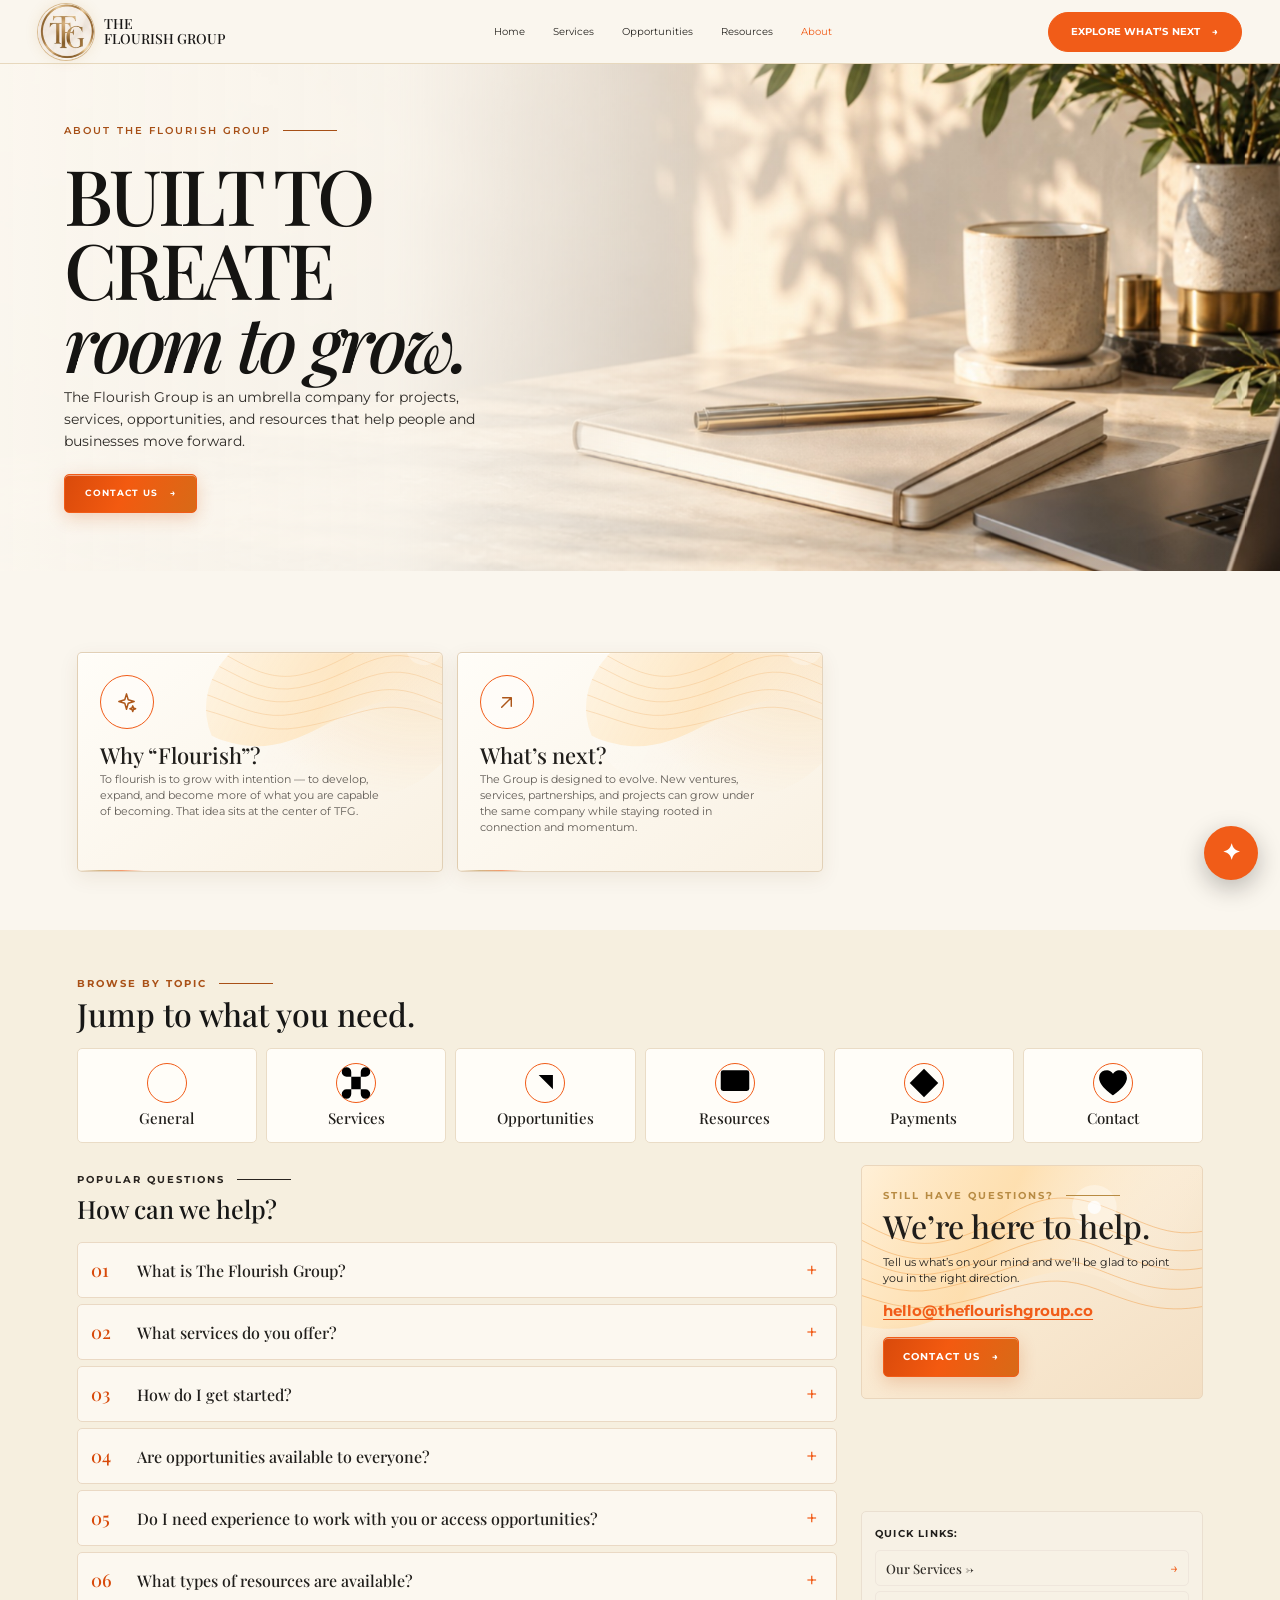
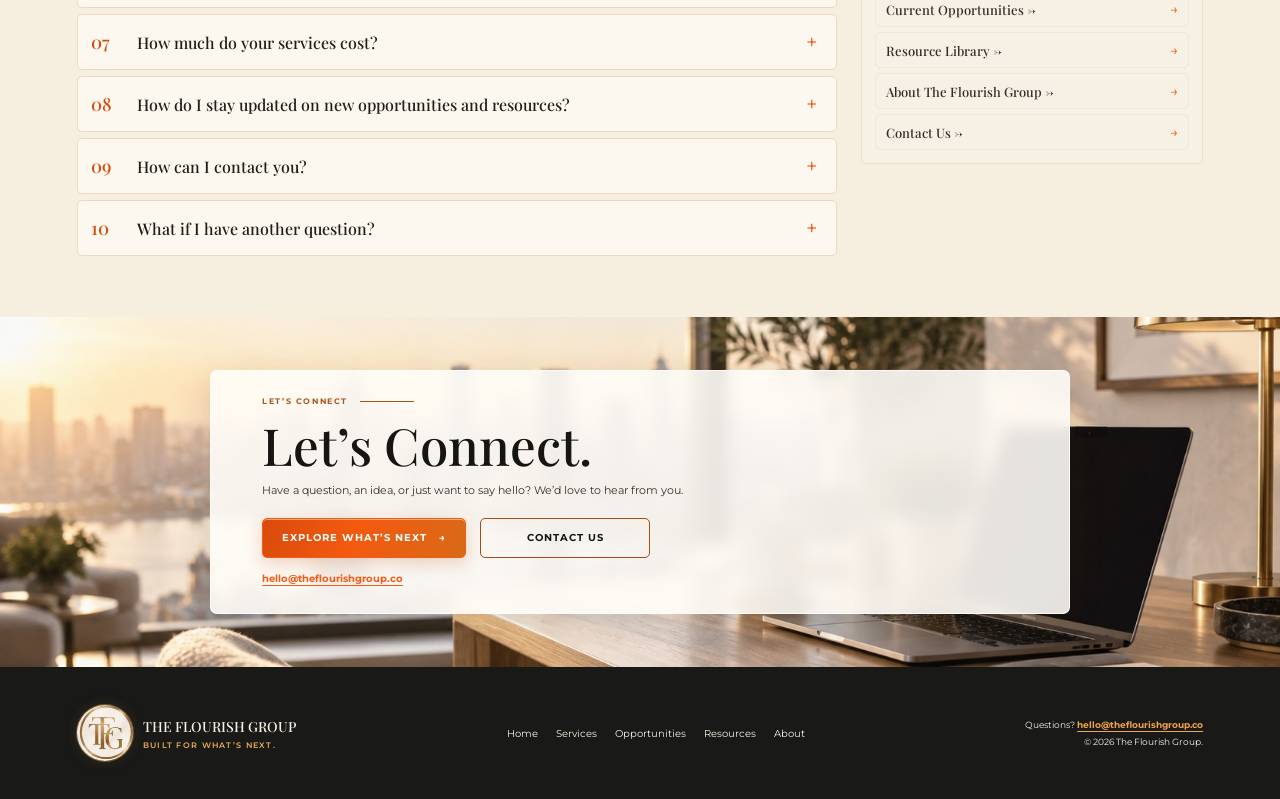
==== commit e1e959f3: "Refine mobile icon and arrow artwork" ====
--- a/about.html
+++ b/about.html
@@ -1,7 +1,7 @@
 <!doctype html>
-<html lang="en"><head><meta charset="utf-8"><meta name="viewport" content="width=device-width,initial-scale=1"><meta name="description" content="Learn about The Flourish Group and find answers to common questions."><title>About &amp; FAQs | The Flourish Group</title><link rel="stylesheet" href="styles.css?rev=light-ivory-20260925"></head><body>
+<html lang="en"><head><meta charset="utf-8"><meta name="viewport" content="width=device-width,initial-scale=1"><meta name="description" content="Learn about The Flourish Group and find answers to common questions."><title>About &amp; FAQs | The Flourish Group</title><link rel="stylesheet" href="styles.css?rev=refined-mobile-icons-20260925"></head><body>
 <header class="site-header"><a class="brand" href="index.html"><span class="brand-mark" aria-hidden="true"></span><span class="brand-name">THE<br>FLOURISH GROUP</span></a><button class="menu-toggle" aria-label="Open navigation" aria-expanded="false">☰</button><nav class="nav"><a href="index.html">Home</a><a href="services.html">Services</a><a href="opportunities.html">Opportunities</a><a href="resources.html">Resources</a><a class="active" href="about.html">About</a></nav><a class="nav-cta" href="opportunities.html">Explore what’s next <span>→</span></a></header>
-<main><section class="page-hero" data-parallax><div class="hero-copy"><div class="eyebrow">About The Flourish Group</div><h1>BUILT TO CREATE<br><em>room to grow.</em></h1><p class="hero-lede">The Flourish Group is an umbrella company for projects, services, opportunities, and resources that help people and businesses move forward.</p><a class="btn btn-primary" href="mailto:hello@theflourishgroup.co">Contact Us <span>→</span></a></div><div class="hero-image"><img src="assets/services-hero.jpg" alt="A welcoming, sunlit workspace" fetchpriority="high"></div></section><section class="content-section section-pad"><div class="category-grid"><article class="category-card"><span class="category-icon">✧</span><h3>Why “Flourish”?</h3><p>To flourish is to grow with intention — to develop, expand, and become more of what you are capable of becoming. That idea sits at the center of TFG.</p></article><article class="category-card"><span class="category-icon">↗</span><h3>What’s next?</h3><p>The Group is designed to evolve. New ventures, services, partnerships, and projects can grow under the same company while staying rooted in connection and momentum.</p></article></div></section><section class="content-section section-pad" id="questions"><div class="eyebrow">Browse by topic</div><h2 class="section-title">Jump to what you need.</h2><div class="faq-topic-grid"><a class="topic-card" href="#general"><span>✳</span><strong>General</strong></a><a class="topic-card" href="#services"><span>⌘</span><strong>Services</strong></a><a class="topic-card" href="#opportunities"><span>↗</span><strong>Opportunities</strong></a><a class="topic-card" href="#resources"><span>▱</span><strong>Resources</strong></a><a class="topic-card" href="#payments"><span>◇</span><strong>Payments</strong></a><a class="topic-card" href="#contact-faq"><span>♡</span><strong>Contact</strong></a></div>
+<main><section class="page-hero" data-parallax><div class="hero-copy"><div class="eyebrow">About The Flourish Group</div><h1>BUILT TO CREATE<br><em>room to grow.</em></h1><p class="hero-lede">The Flourish Group is an umbrella company for projects, services, opportunities, and resources that help people and businesses move forward.</p><a class="btn btn-primary" href="mailto:hello@theflourishgroup.co">Contact Us <span>→</span></a></div><div class="hero-image"><img src="assets/services-hero.jpg" alt="A welcoming, sunlit workspace" fetchpriority="high"></div></section><section class="content-section section-pad"><div class="category-grid"><article class="category-card"><span class="category-icon"><svg viewBox="0 0 24 24" aria-hidden="true"><path d="m12 3 1.8 6.2L20 11l-6.2 1.8L12 19l-1.8-6.2L4 11l6.2-1.8L12 3Zm6.5 12.5.8 2.2 2.2.8-2.2.8-.8 2.2-.8-2.2-2.2-.8 2.2-.8.8-2.2Z"/></svg></span><h3>Why “Flourish”?</h3><p>To flourish is to grow with intention — to develop, expand, and become more of what you are capable of becoming. That idea sits at the center of TFG.</p></article><article class="category-card"><span class="category-icon"><svg viewBox="0 0 24 24" aria-hidden="true"><path d="M7 17 17 7M8 7h9v9"/></svg></span><h3>What’s next?</h3><p>The Group is designed to evolve. New ventures, services, partnerships, and projects can grow under the same company while staying rooted in connection and momentum.</p></article></div></section><section class="content-section section-pad" id="questions"><div class="eyebrow">Browse by topic</div><h2 class="section-title">Jump to what you need.</h2><div class="faq-topic-grid"><a class="topic-card" href="#general"><span><svg viewBox="0 0 24 24" aria-hidden="true"><path d="M12 3v18M3 12h18M5.6 5.6l12.8 12.8M18.4 5.6 5.6 18.4"/></svg></span><strong>General</strong></a><a class="topic-card" href="#services"><span><svg viewBox="0 0 24 24" aria-hidden="true"><path d="M9 6V5a3 3 0 1 0-3 3h12a3 3 0 1 0-3-3v14a3 3 0 1 0 3-3H6a3 3 0 1 0 3 3V6Z"/></svg></span><strong>Services</strong></a><a class="topic-card" href="#opportunities"><span><svg viewBox="0 0 24 24" aria-hidden="true"><path d="M7 17 17 7M8 7h9v9"/></svg></span><strong>Opportunities</strong></a><a class="topic-card" href="#resources"><span><svg viewBox="0 0 24 24" aria-hidden="true"><rect x="3" y="4" width="18" height="13" rx="1.5"/><path d="M8 21h8m-4-4v4"/></svg></span><strong>Resources</strong></a><a class="topic-card" href="#payments"><span><svg viewBox="0 0 24 24" aria-hidden="true"><path d="m12 3 9 9-9 9-9-9 9-9Z"/></svg></span><strong>Payments</strong></a><a class="topic-card" href="#contact-faq"><span><svg viewBox="0 0 24 24" aria-hidden="true"><path d="M20.8 8.8c0 5.2-8.8 11-8.8 11s-8.8-5.8-8.8-11A4.8 4.8 0 0 1 12 6.1a4.8 4.8 0 0 1 8.8 2.7Z"/></svg></span><strong>Contact</strong></a></div>
 <div class="faq-layout"><div class="faq-main"><div class="eyebrow">Popular questions</div><h2 class="section-title">How can we help?</h2><div class="faq-list"><article class="faq-item" id="general"><button class="faq-question" aria-expanded="false"><span class="faq-number">01</span><strong>What is The Flourish Group?</strong><span class="faq-toggle">+</span></button><div class="faq-answer"><div><p>The Flourish Group connects people and businesses with thoughtful services, opportunities, and resources to support what comes next.</p></div></div></article>
 <article class="faq-item" id="services"><button class="faq-question" aria-expanded="false"><span class="faq-number">02</span><strong>What services do you offer?</strong><span class="faq-toggle">+</span></button><div class="faq-answer"><div><p>Our areas of support include planning and strategy, business support, brand and digital presence, systems and operations, technology, and wellness and lifestyle. Visit <a href="services.html">Services</a> for details.</p></div></div></article>
 <article class="faq-item"><button class="faq-question" aria-expanded="false"><span class="faq-number">03</span><strong>How do I get started?</strong><span class="faq-toggle">+</span></button><div class="faq-answer"><div><p>Email <a class="contact-email" href="mailto:hello@theflourishgroup.co">hello@theflourishgroup.co</a> with a little about what you’re looking for. We’ll follow up to discuss a useful next step.</p></div></div></article>
--- a/styles.css
+++ b/styles.css
@@ -98,3 +98,10 @@
 .stats{background:linear-gradient(115deg,#f8f2e7,#faf6ee)}
 .help-panel{background:linear-gradient(115deg,#f8f2e7,#fffaf1)}
 .cta-card{background:rgba(255,252,245,.97)}
+
+/* Refined line artwork for category symbols and featured links */
+.category-icon svg{width:1em;height:1em;fill:none;stroke:currentColor;stroke-width:1.55;stroke-linecap:round;stroke-linejoin:round;display:block}
+.featured-opportunity>.category-icon svg{width:1.05em;height:1.05em}
+.featured-opportunity>a{border:1px solid rgba(184,139,67,.55);box-shadow:inset 0 1px rgba(255,255,255,.8);font:500 15px/1 var(--sans);transition:transform .2s,background .2s,color .2s}
+.featured-opportunity>a:hover{transform:translateX(2px);background:var(--orange);color:#fff}
+.pillar-icon svg{width:1em;height:1em;fill:none;stroke:currentColor;stroke-width:1.55;stroke-linecap:round;stroke-linejoin:round;display:block}
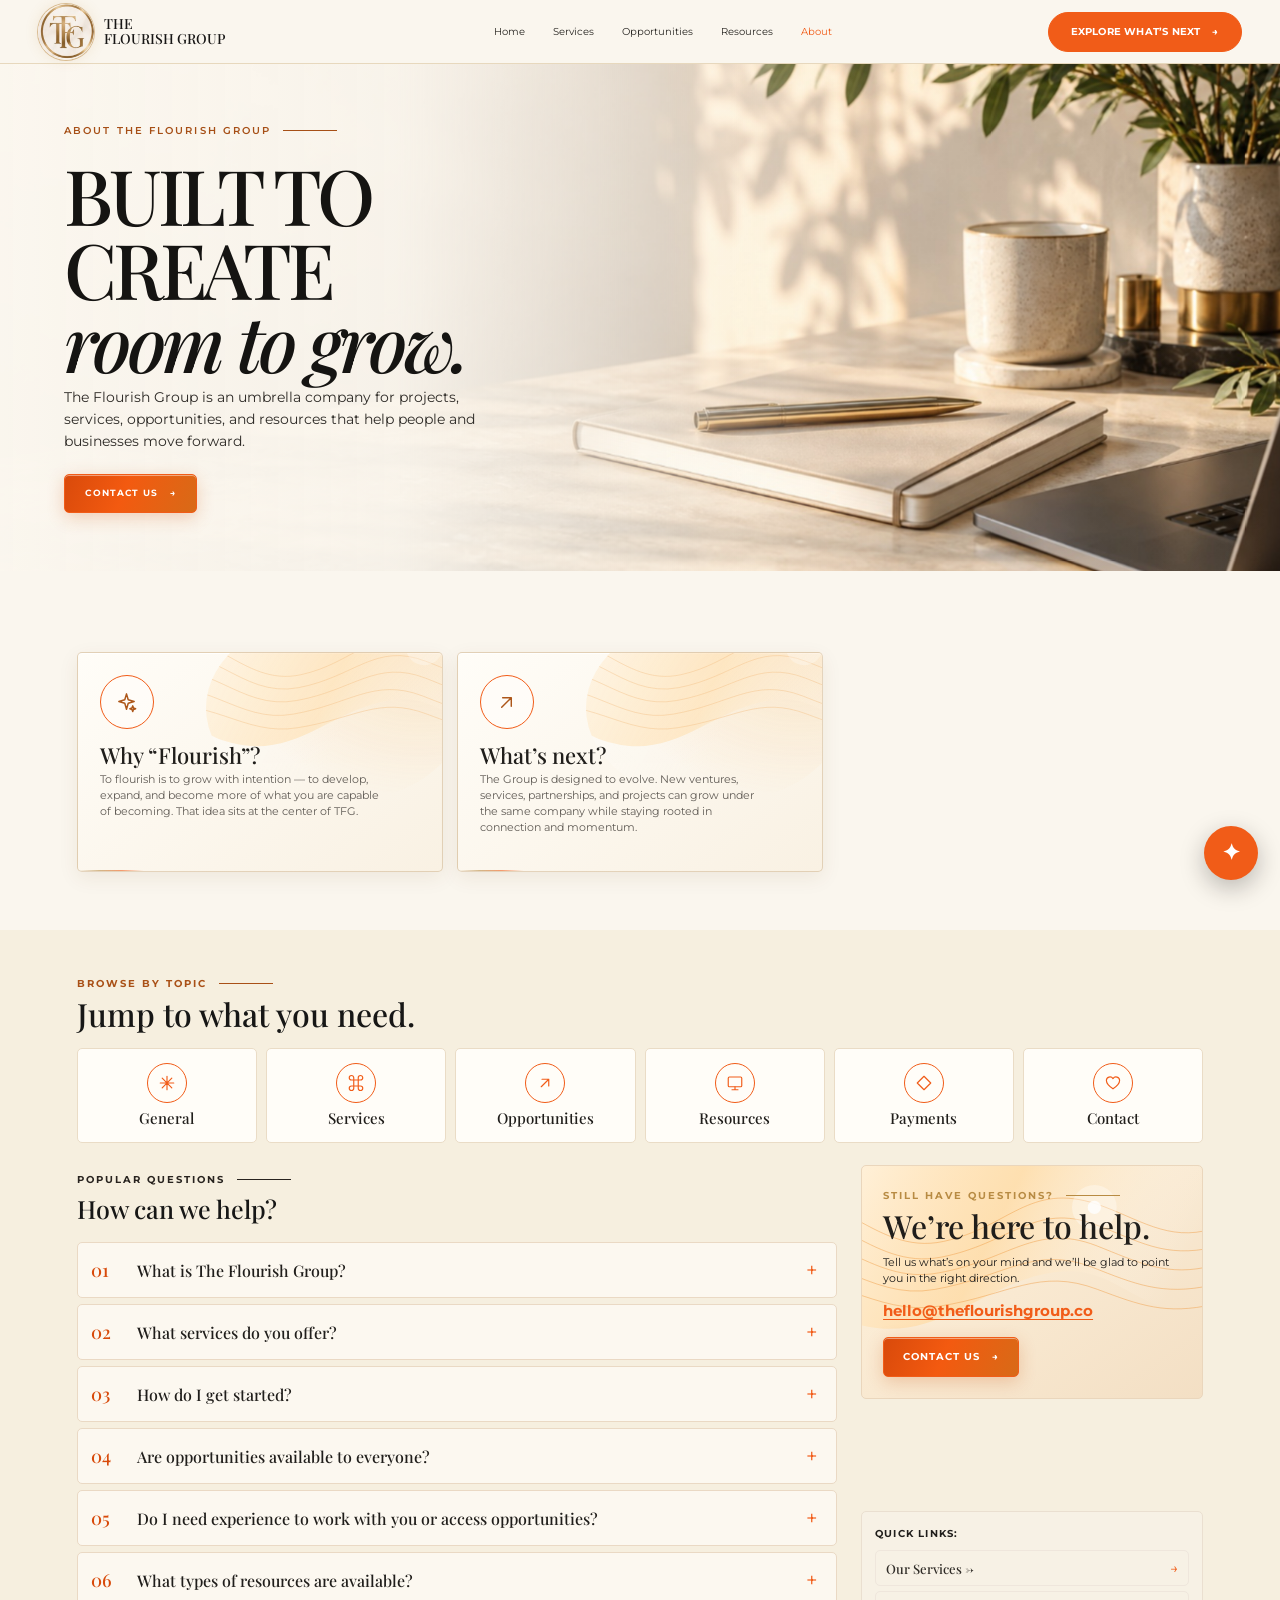
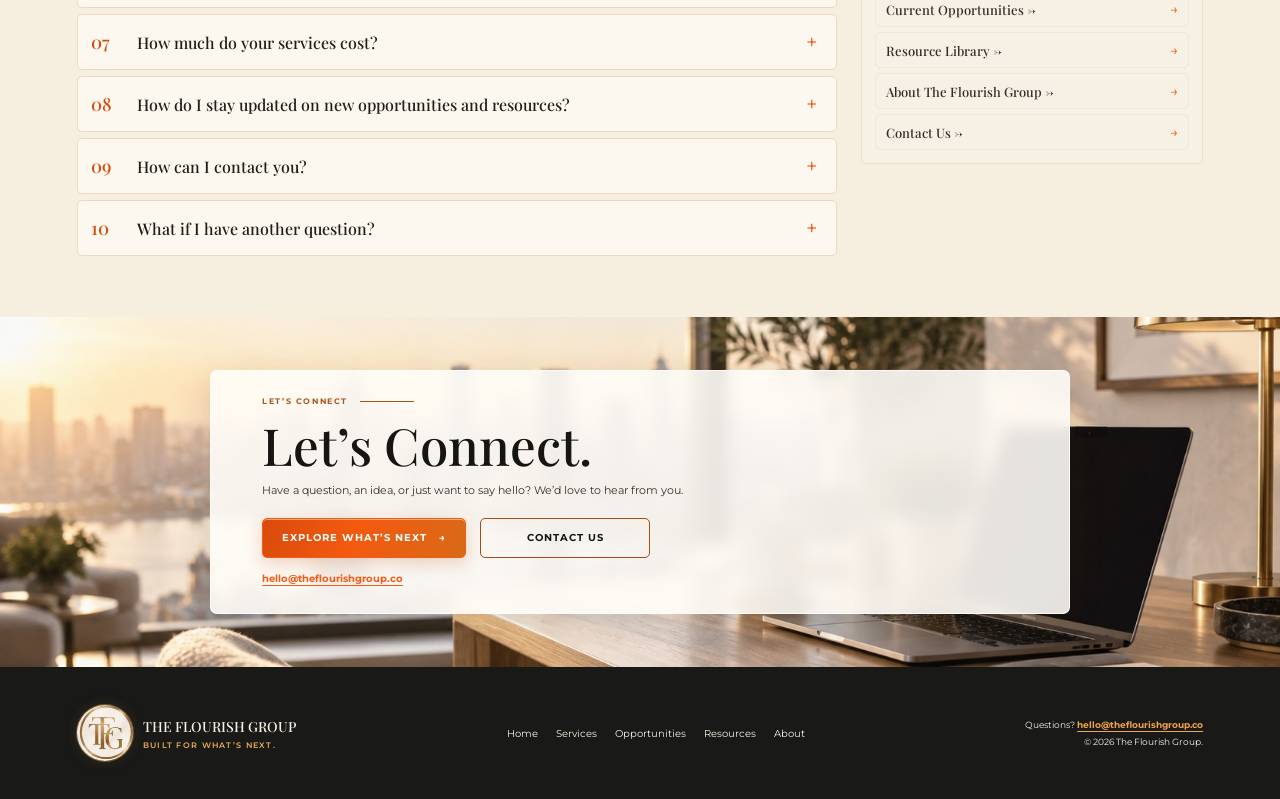
==== commit b5127b63: "Fix About page topic icon rendering" ====
--- a/about.html
+++ b/about.html
@@ -1,5 +1,5 @@
 <!doctype html>
-<html lang="en"><head><meta charset="utf-8"><meta name="viewport" content="width=device-width,initial-scale=1"><meta name="description" content="Learn about The Flourish Group and find answers to common questions."><title>About &amp; FAQs | The Flourish Group</title><link rel="stylesheet" href="styles.css?rev=refined-mobile-icons-20260925"></head><body>
+<html lang="en"><head><meta charset="utf-8"><meta name="viewport" content="width=device-width,initial-scale=1"><meta name="description" content="Learn about The Flourish Group and find answers to common questions."><title>About &amp; FAQs | The Flourish Group</title><link rel="stylesheet" href="styles.css?rev=about-topic-icons-20260925"></head><body>
 <header class="site-header"><a class="brand" href="index.html"><span class="brand-mark" aria-hidden="true"></span><span class="brand-name">THE<br>FLOURISH GROUP</span></a><button class="menu-toggle" aria-label="Open navigation" aria-expanded="false">☰</button><nav class="nav"><a href="index.html">Home</a><a href="services.html">Services</a><a href="opportunities.html">Opportunities</a><a href="resources.html">Resources</a><a class="active" href="about.html">About</a></nav><a class="nav-cta" href="opportunities.html">Explore what’s next <span>→</span></a></header>
 <main><section class="page-hero" data-parallax><div class="hero-copy"><div class="eyebrow">About The Flourish Group</div><h1>BUILT TO CREATE<br><em>room to grow.</em></h1><p class="hero-lede">The Flourish Group is an umbrella company for projects, services, opportunities, and resources that help people and businesses move forward.</p><a class="btn btn-primary" href="mailto:hello@theflourishgroup.co">Contact Us <span>→</span></a></div><div class="hero-image"><img src="assets/services-hero.jpg" alt="A welcoming, sunlit workspace" fetchpriority="high"></div></section><section class="content-section section-pad"><div class="category-grid"><article class="category-card"><span class="category-icon"><svg viewBox="0 0 24 24" aria-hidden="true"><path d="m12 3 1.8 6.2L20 11l-6.2 1.8L12 19l-1.8-6.2L4 11l6.2-1.8L12 3Zm6.5 12.5.8 2.2 2.2.8-2.2.8-.8 2.2-.8-2.2-2.2-.8 2.2-.8.8-2.2Z"/></svg></span><h3>Why “Flourish”?</h3><p>To flourish is to grow with intention — to develop, expand, and become more of what you are capable of becoming. That idea sits at the center of TFG.</p></article><article class="category-card"><span class="category-icon"><svg viewBox="0 0 24 24" aria-hidden="true"><path d="M7 17 17 7M8 7h9v9"/></svg></span><h3>What’s next?</h3><p>The Group is designed to evolve. New ventures, services, partnerships, and projects can grow under the same company while staying rooted in connection and momentum.</p></article></div></section><section class="content-section section-pad" id="questions"><div class="eyebrow">Browse by topic</div><h2 class="section-title">Jump to what you need.</h2><div class="faq-topic-grid"><a class="topic-card" href="#general"><span><svg viewBox="0 0 24 24" aria-hidden="true"><path d="M12 3v18M3 12h18M5.6 5.6l12.8 12.8M18.4 5.6 5.6 18.4"/></svg></span><strong>General</strong></a><a class="topic-card" href="#services"><span><svg viewBox="0 0 24 24" aria-hidden="true"><path d="M9 6V5a3 3 0 1 0-3 3h12a3 3 0 1 0-3-3v14a3 3 0 1 0 3-3H6a3 3 0 1 0 3 3V6Z"/></svg></span><strong>Services</strong></a><a class="topic-card" href="#opportunities"><span><svg viewBox="0 0 24 24" aria-hidden="true"><path d="M7 17 17 7M8 7h9v9"/></svg></span><strong>Opportunities</strong></a><a class="topic-card" href="#resources"><span><svg viewBox="0 0 24 24" aria-hidden="true"><rect x="3" y="4" width="18" height="13" rx="1.5"/><path d="M8 21h8m-4-4v4"/></svg></span><strong>Resources</strong></a><a class="topic-card" href="#payments"><span><svg viewBox="0 0 24 24" aria-hidden="true"><path d="m12 3 9 9-9 9-9-9 9-9Z"/></svg></span><strong>Payments</strong></a><a class="topic-card" href="#contact-faq"><span><svg viewBox="0 0 24 24" aria-hidden="true"><path d="M20.8 8.8c0 5.2-8.8 11-8.8 11s-8.8-5.8-8.8-11A4.8 4.8 0 0 1 12 6.1a4.8 4.8 0 0 1 8.8 2.7Z"/></svg></span><strong>Contact</strong></a></div>
 <div class="faq-layout"><div class="faq-main"><div class="eyebrow">Popular questions</div><h2 class="section-title">How can we help?</h2><div class="faq-list"><article class="faq-item" id="general"><button class="faq-question" aria-expanded="false"><span class="faq-number">01</span><strong>What is The Flourish Group?</strong><span class="faq-toggle">+</span></button><div class="faq-answer"><div><p>The Flourish Group connects people and businesses with thoughtful services, opportunities, and resources to support what comes next.</p></div></div></article>
--- a/styles.css
+++ b/styles.css
@@ -105,3 +105,4 @@
 .featured-opportunity>a{border:1px solid rgba(184,139,67,.55);box-shadow:inset 0 1px rgba(255,255,255,.8);font:500 15px/1 var(--sans);transition:transform .2s,background .2s,color .2s}
 .featured-opportunity>a:hover{transform:translateX(2px);background:var(--orange);color:#fff}
 .pillar-icon svg{width:1em;height:1em;fill:none;stroke:currentColor;stroke-width:1.55;stroke-linecap:round;stroke-linejoin:round;display:block}
+.topic-card span svg{display:block;width:1em;height:1em;fill:none;stroke:currentColor;stroke-width:1.55;stroke-linecap:round;stroke-linejoin:round}
